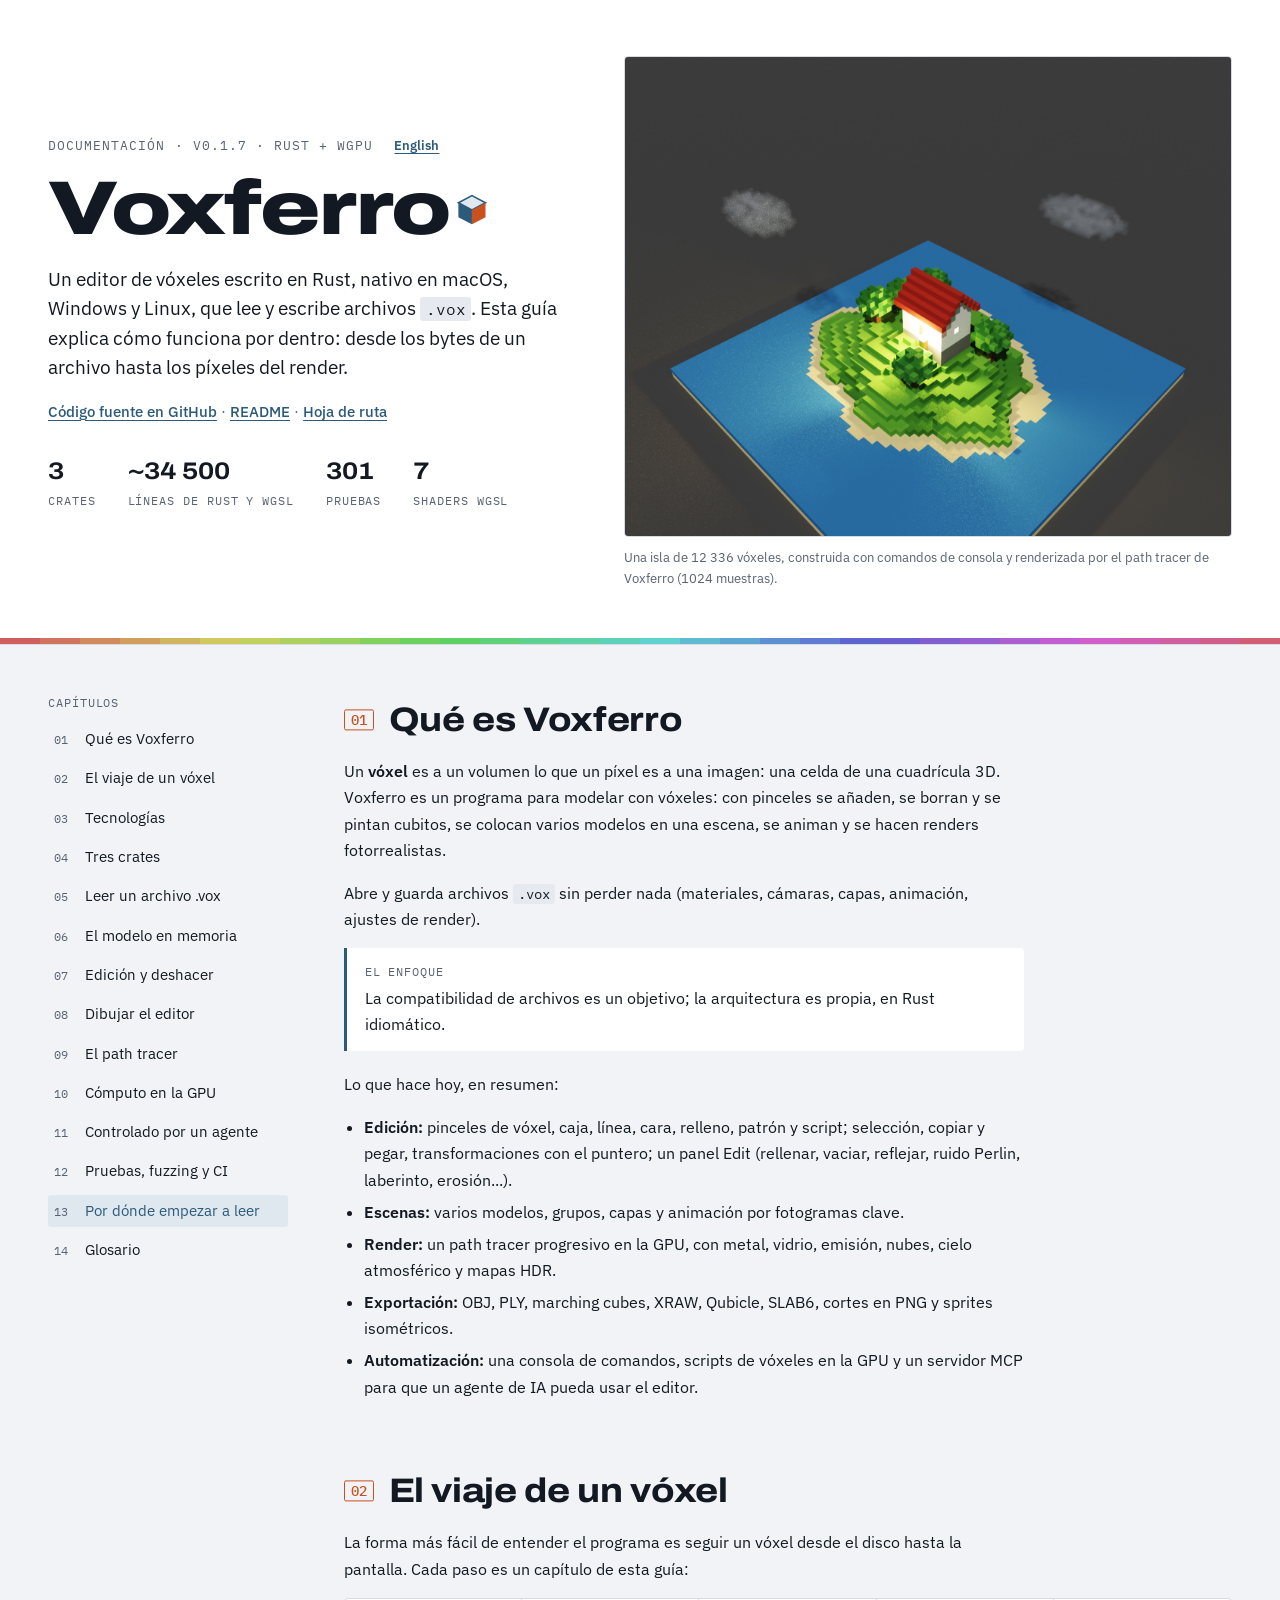
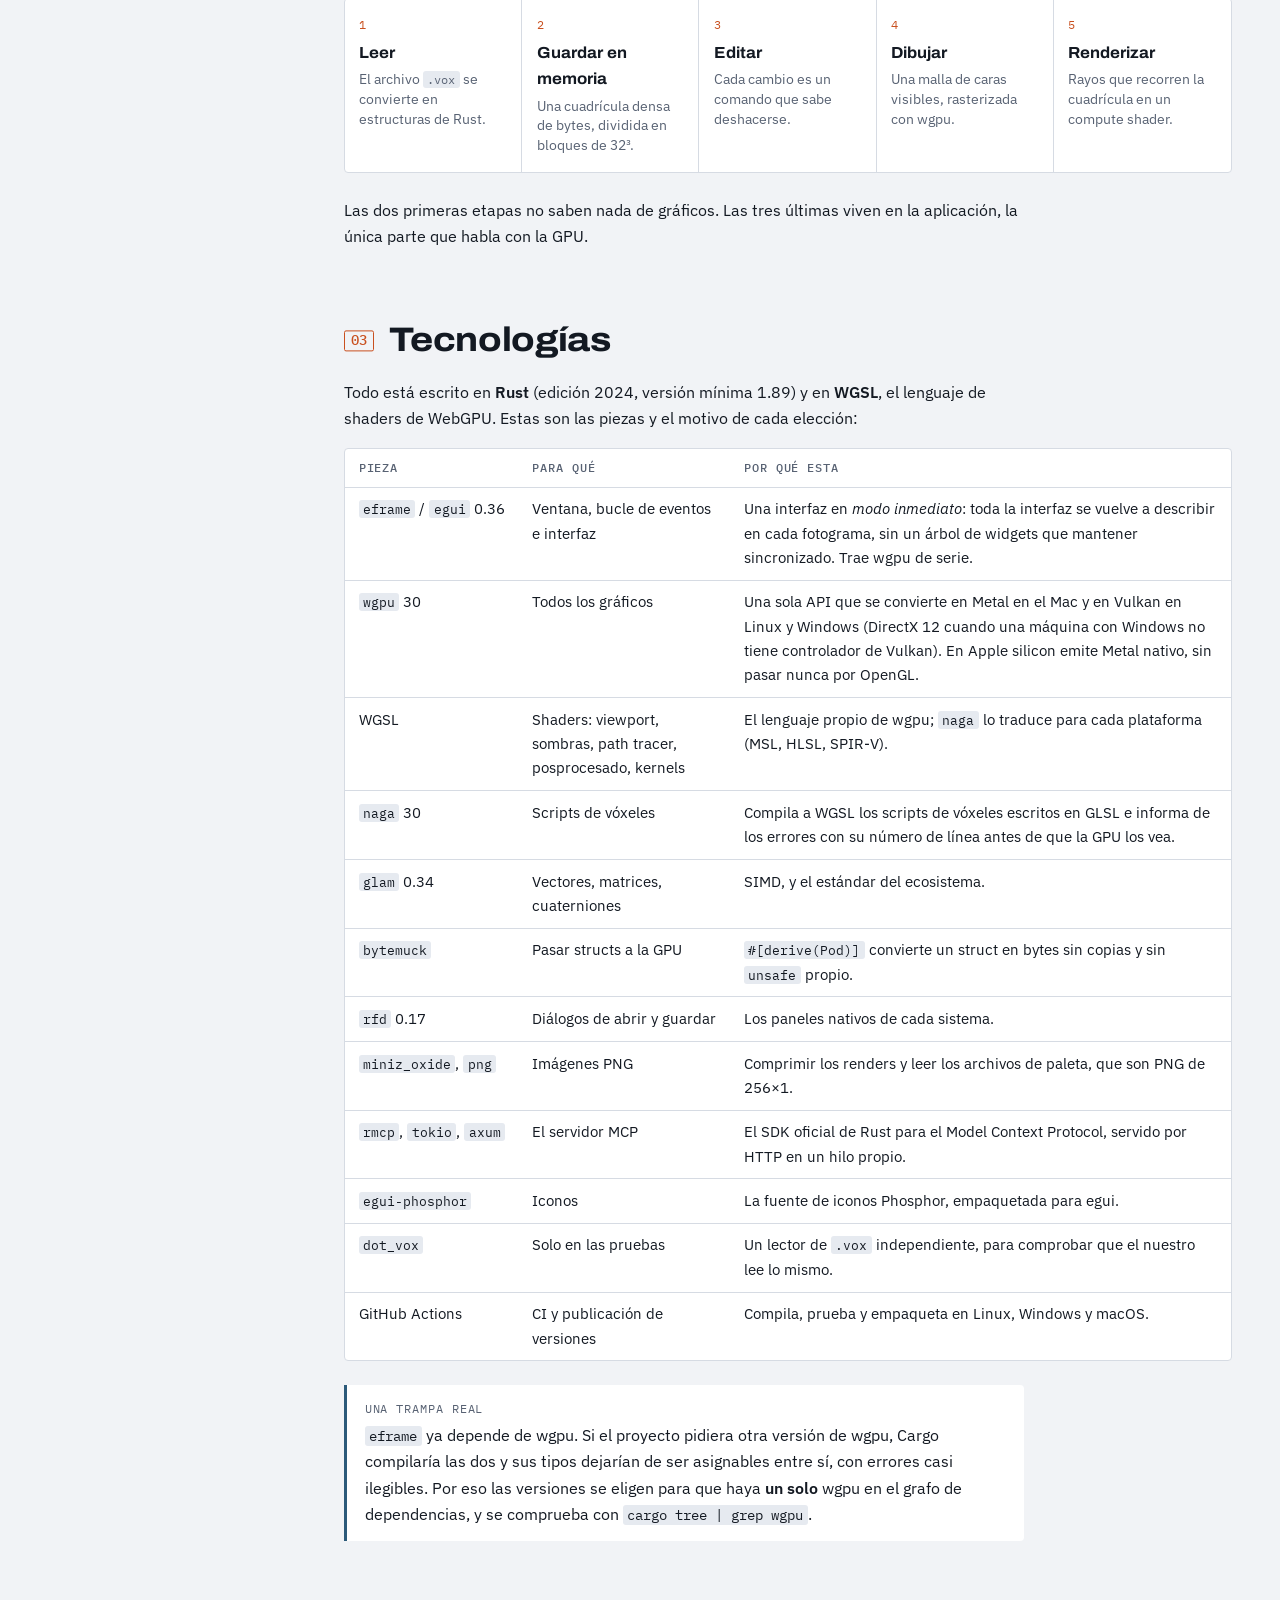
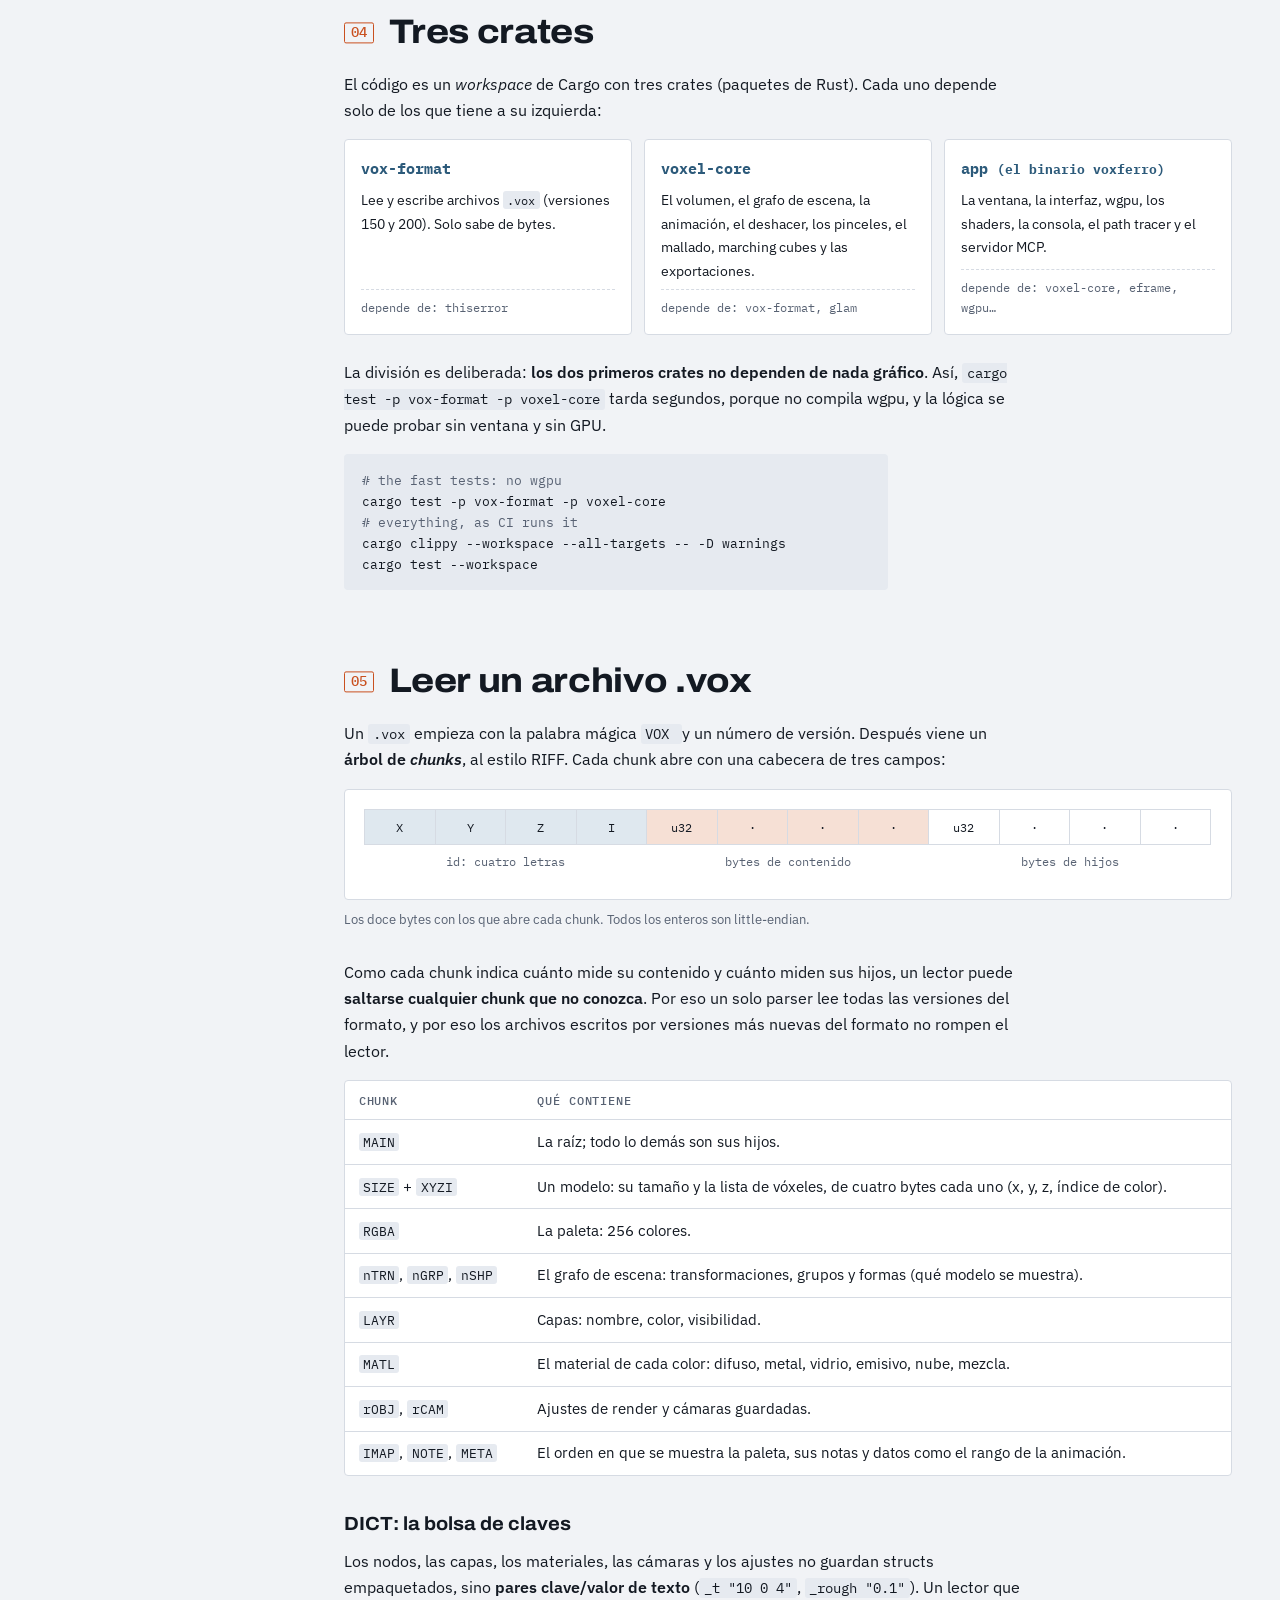
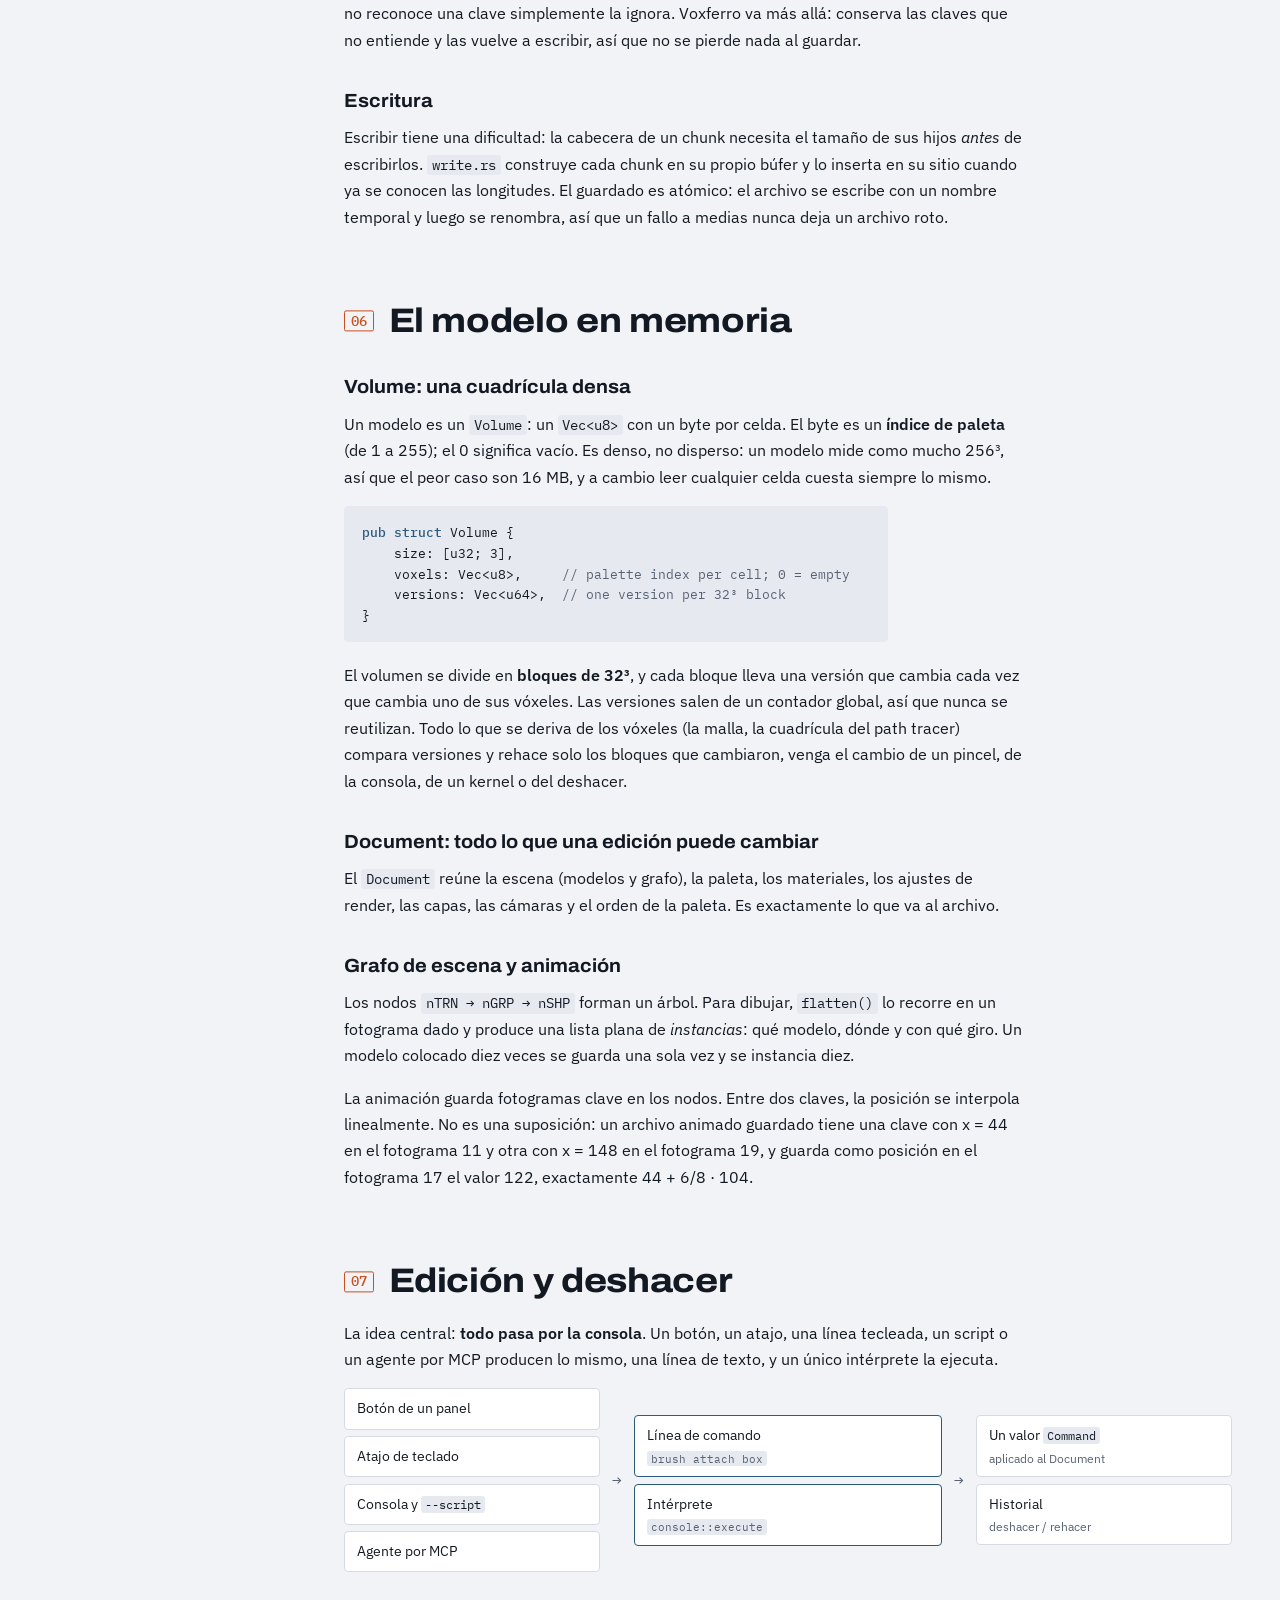
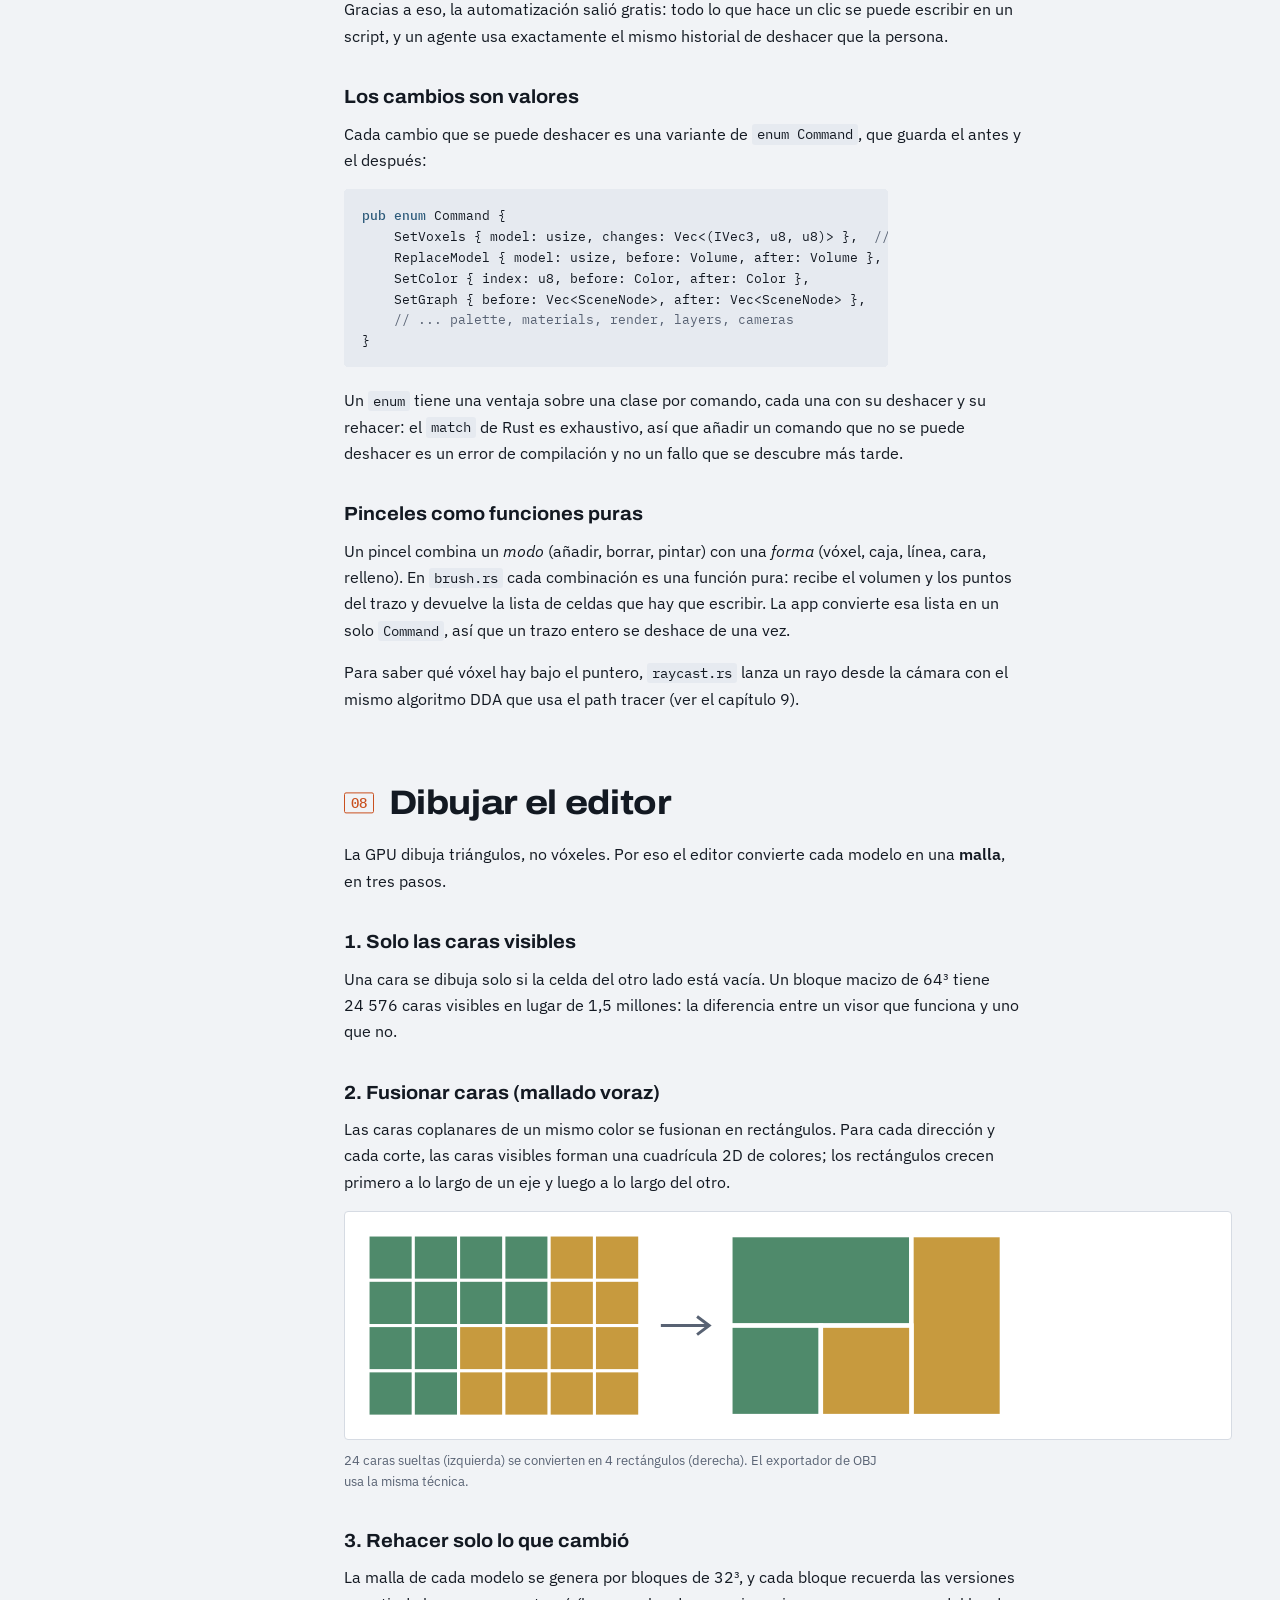
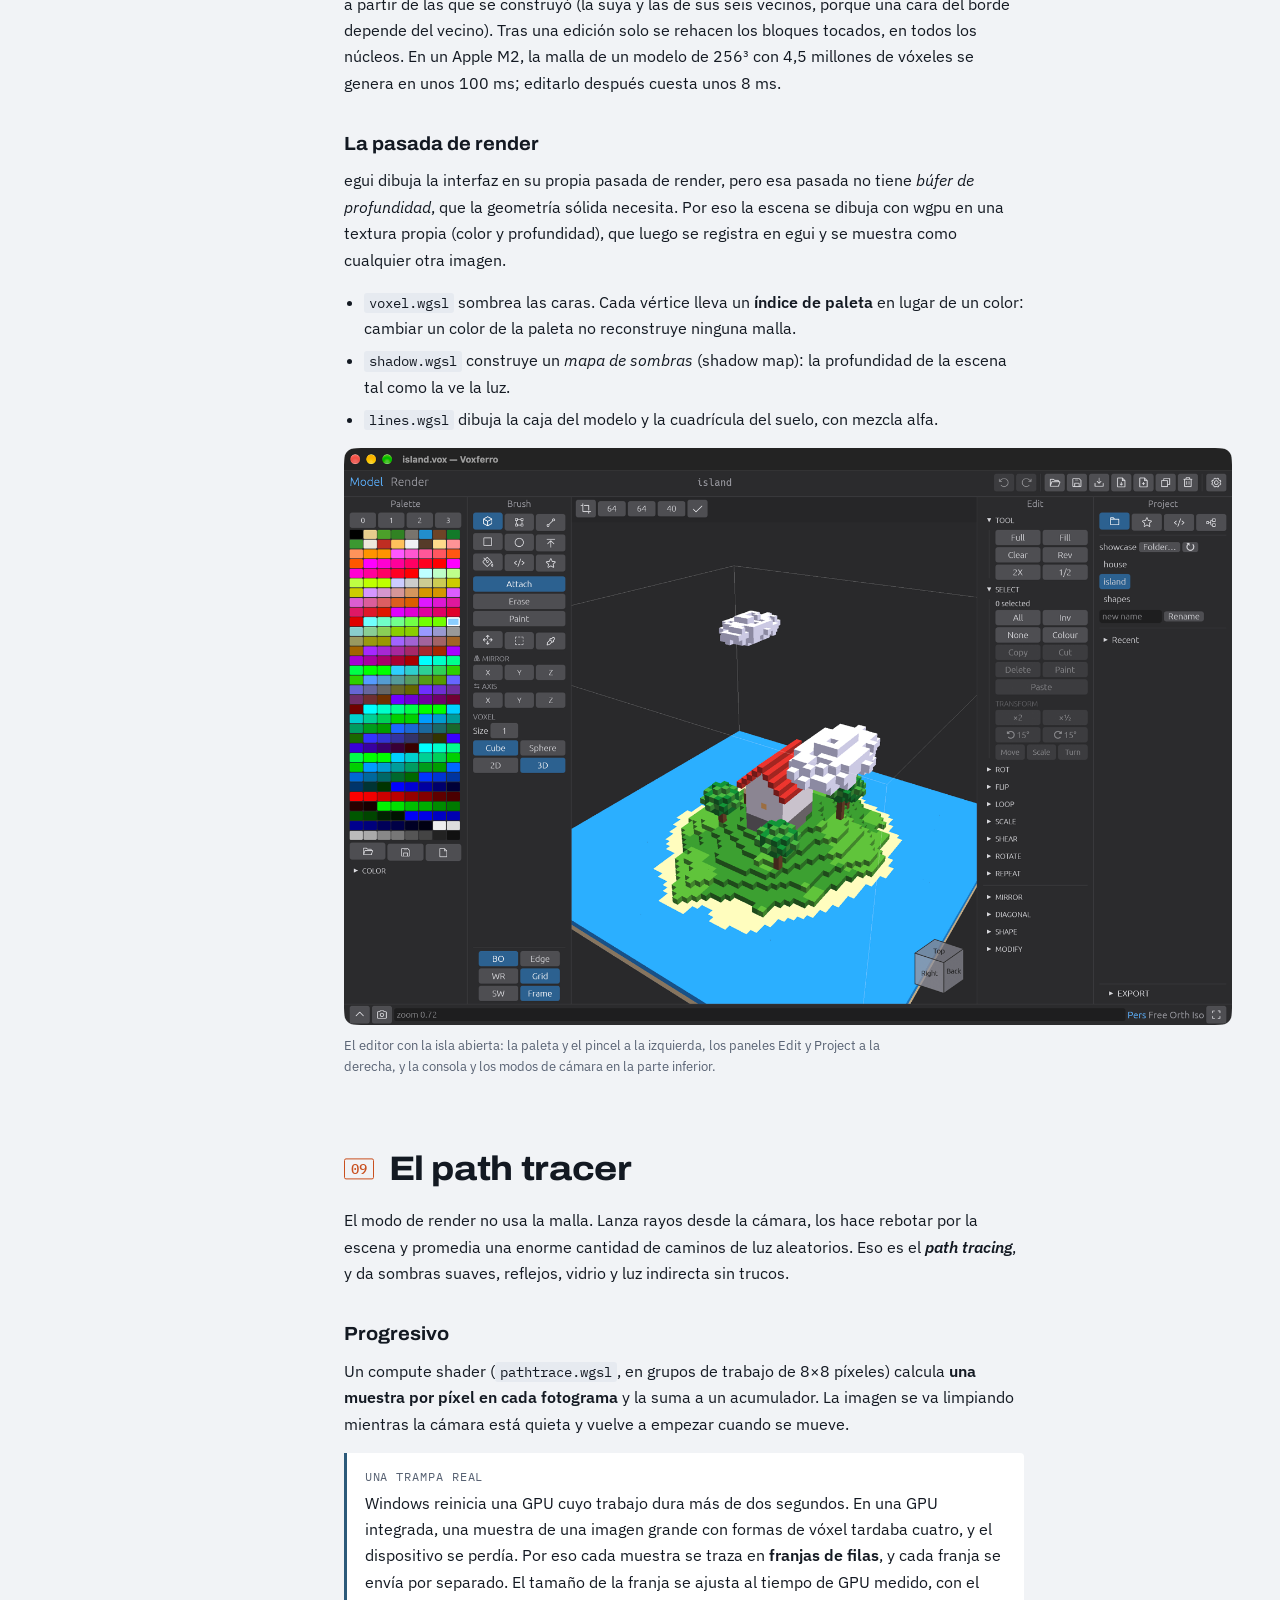
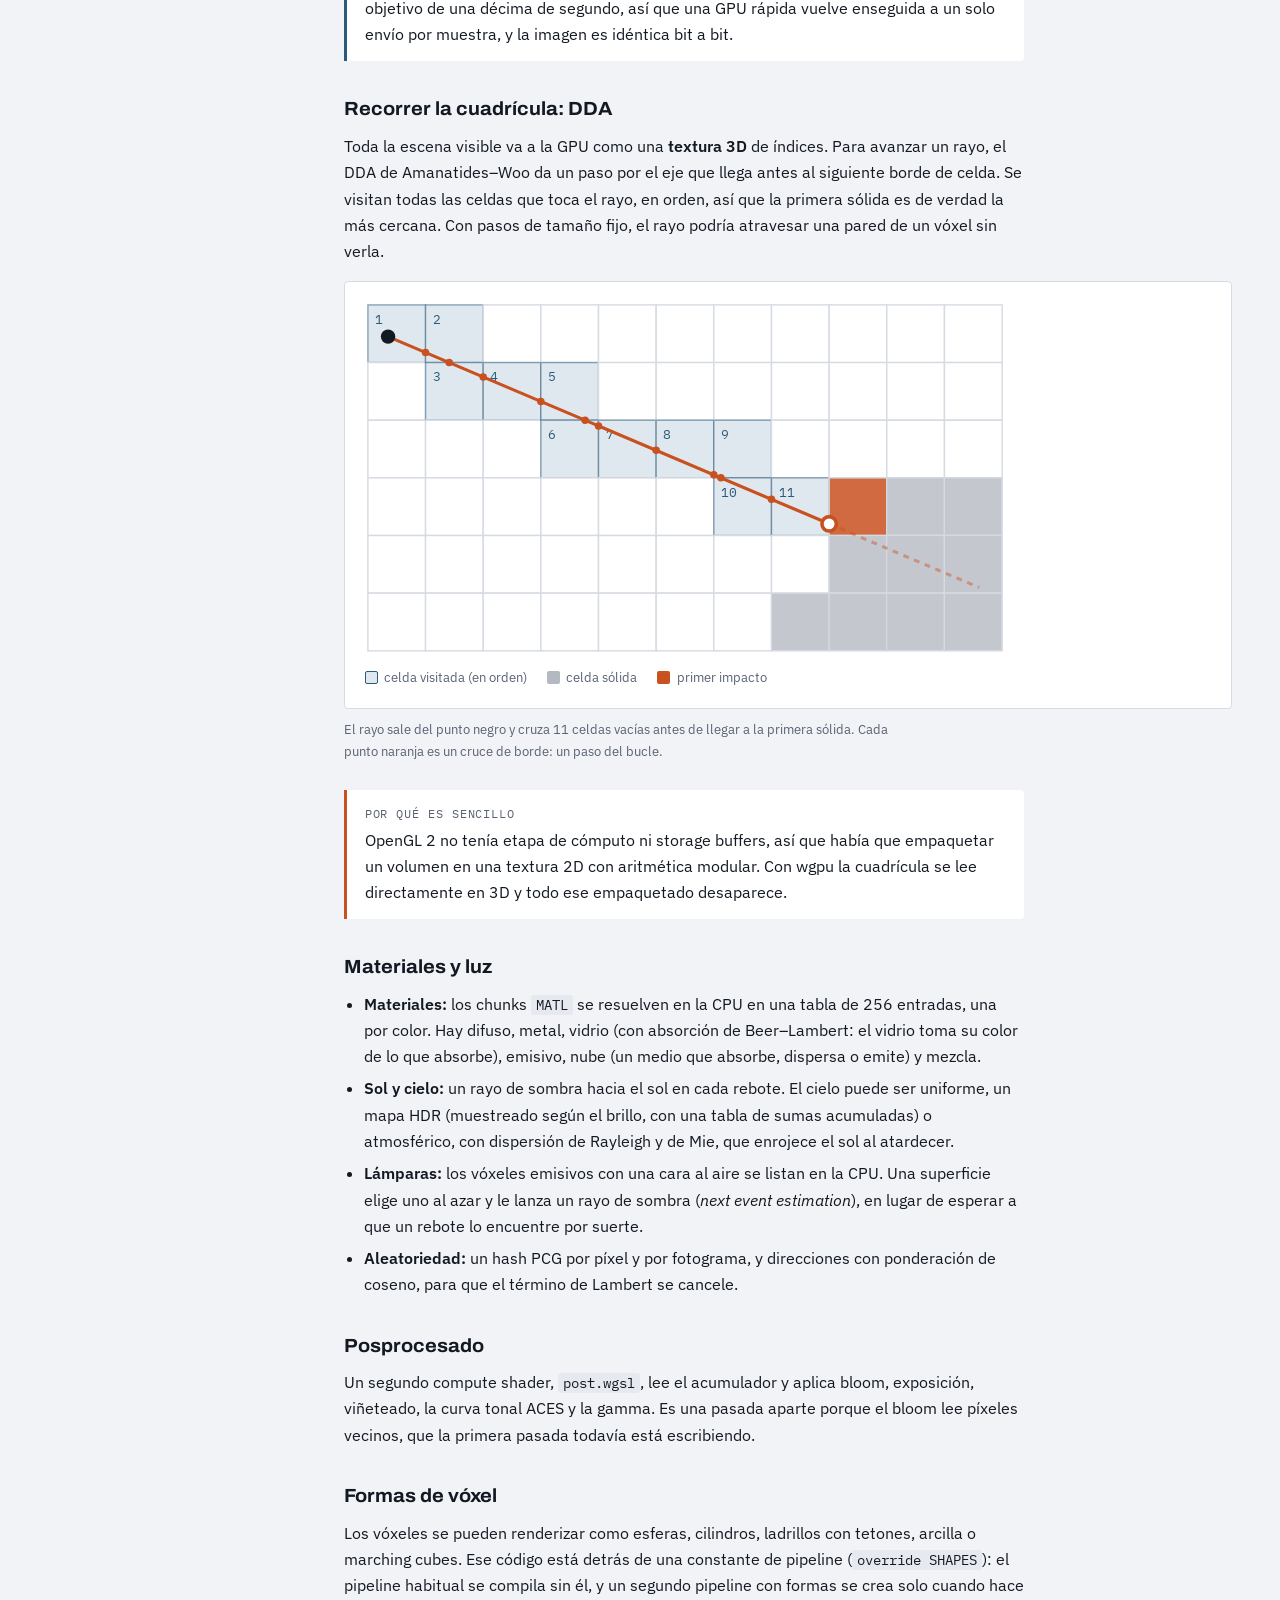
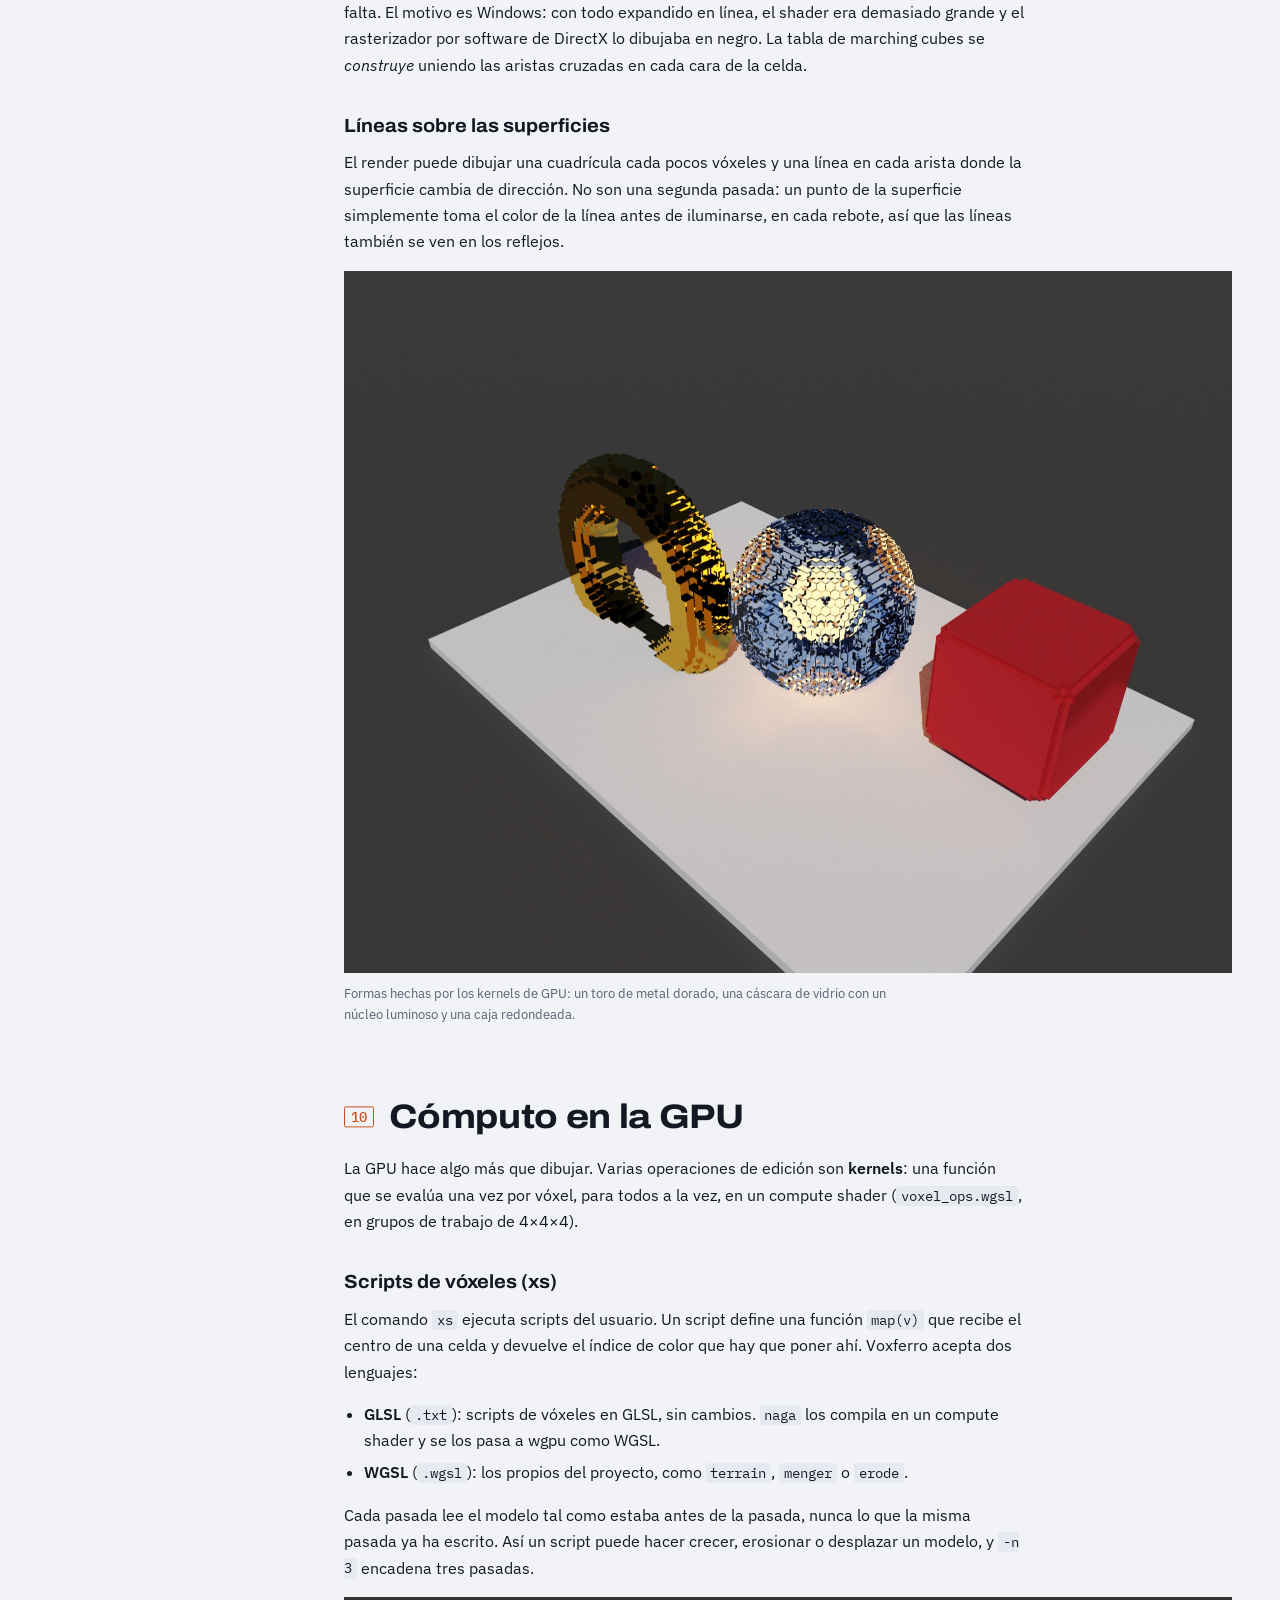
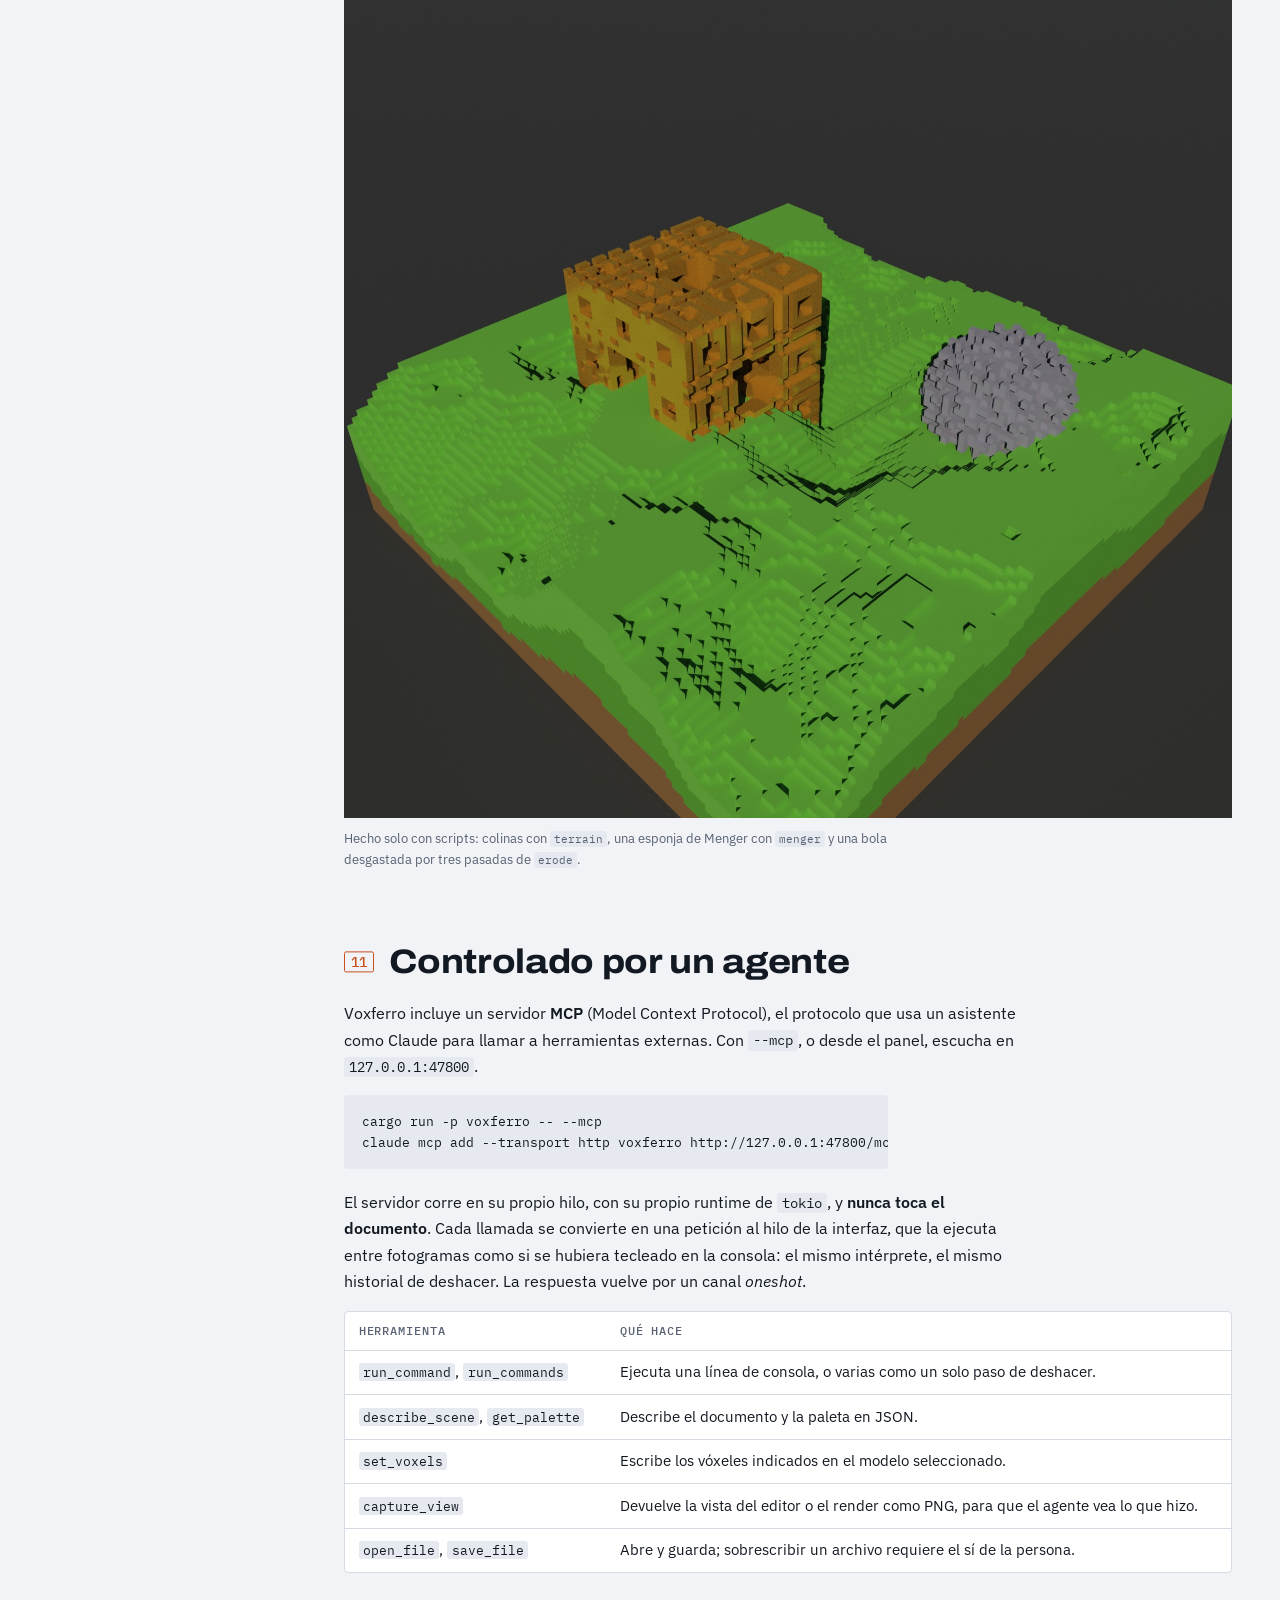
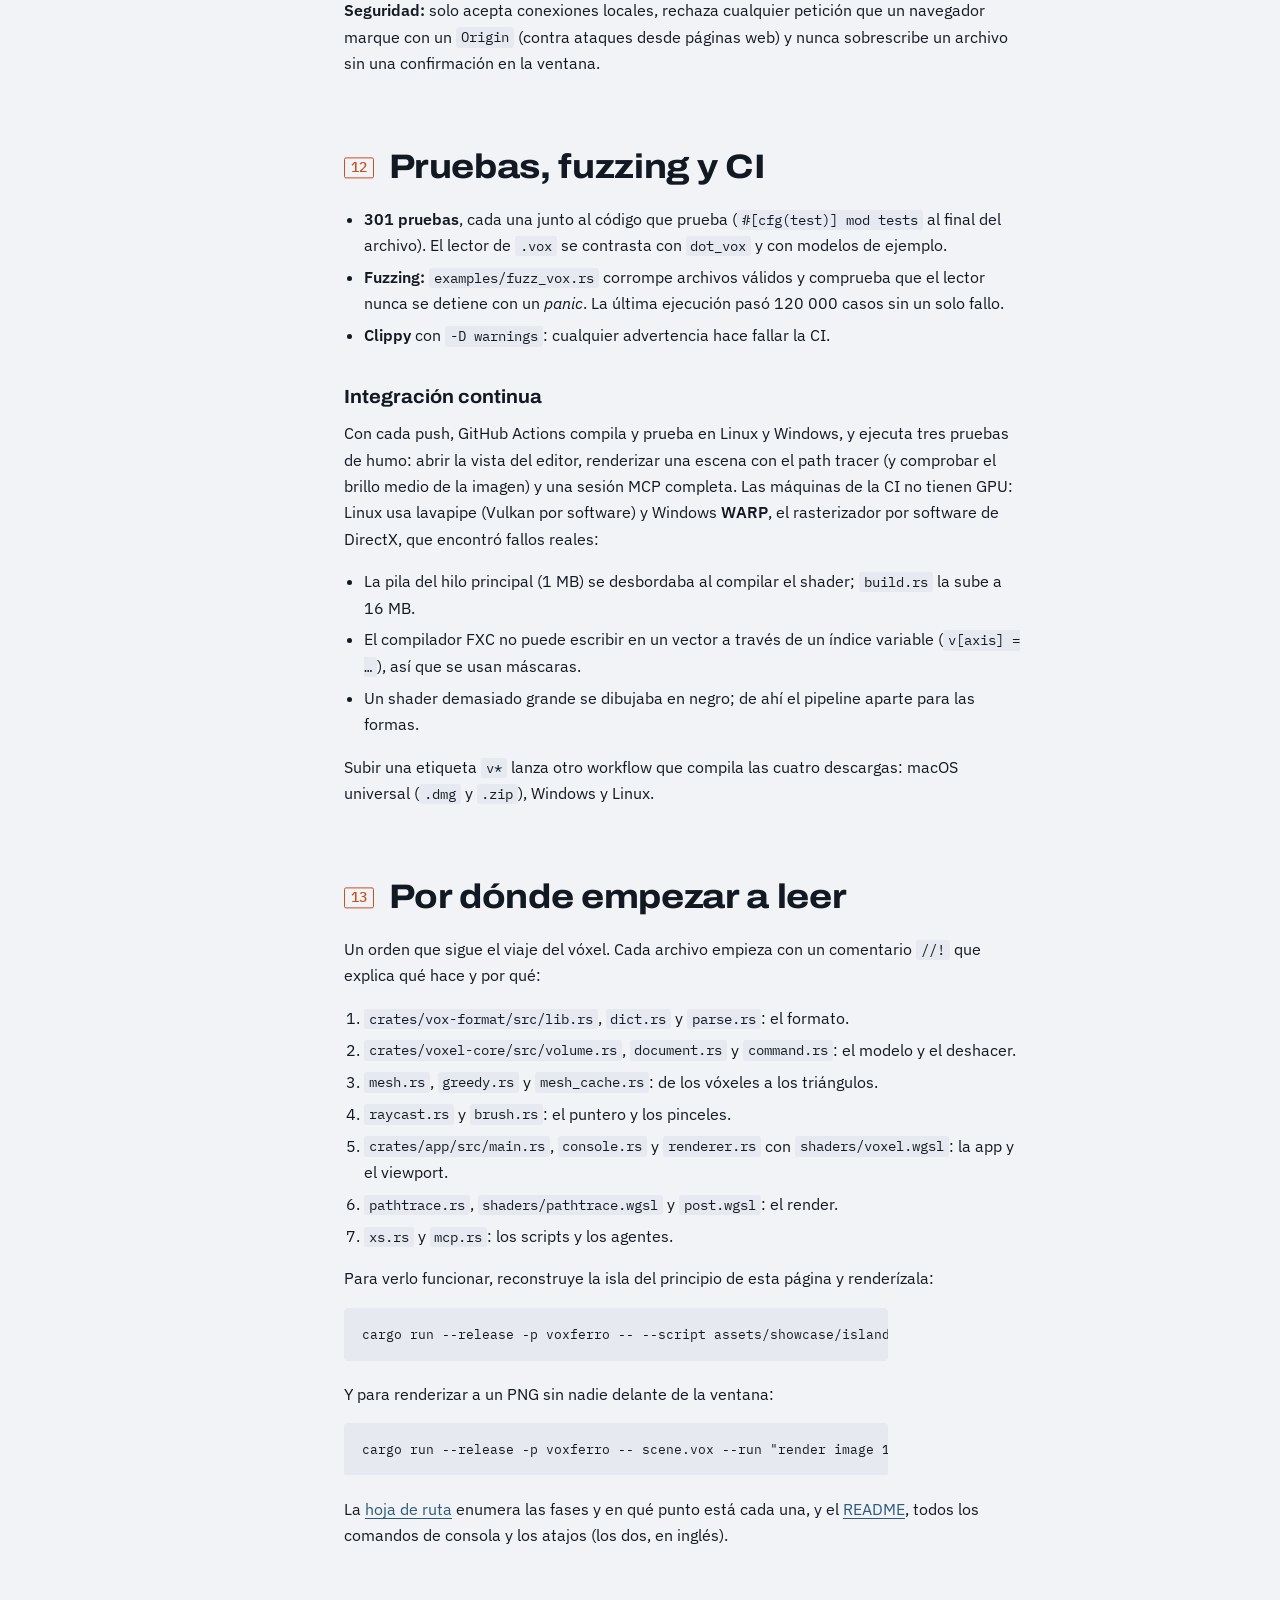
==== docs/es/index.html @ 0185c657 "The guide as a website, in English and Spanish - docs/es/index.html: the guide in Spanish, with a la" ====
<!doctype html>
<html lang="es">
<head>
<meta charset="utf-8">
<meta name="viewport" content="width=device-width, initial-scale=1, viewport-fit=cover">
<title>Guía de Voxferro</title>
<meta name="description" content="Cómo funciona por dentro Voxferro, un editor de vóxeles en Rust: desde los bytes de un archivo .vox hasta los píxeles del render con path tracing.">
<link rel="icon" href="../images/icon.png">
<link rel="alternate" hreflang="en" href="https://0xshellcode.github.io/voxferro/">
<link rel="alternate" hreflang="es" href="https://0xshellcode.github.io/voxferro/es/">
<link rel="preconnect" href="https://fonts.googleapis.com"><link rel="preconnect" href="https://fonts.gstatic.com" crossorigin><link rel="stylesheet" href="https://fonts.googleapis.com/css2?family=Archivo:wdth,wght@62..125,400..900&family=IBM+Plex+Mono:wght@400;500&family=IBM+Plex+Sans:ital,wght@0,400;0,500;0,600;1,400&display=swap">
<link rel="stylesheet" href="../style.css">
</head>
<body>
<header class="hero">
  <div class="wrap">
    <div>
      <p class="eyebrow">Documentación · v0.1.7 · Rust + wgpu <span class="lang"><a href="../" hreflang="en" lang="en">English</a></span></p>
      <h1>Voxferro<svg class="cube" viewBox="0 0 40 40" aria-hidden="true"><path d="M20 2 L37 11 L20 20 L3 11 Z" style="fill:var(--iron-soft);stroke:var(--iron);stroke-width:2"/><path d="M3 11 L20 20 L20 38 L3 29 Z" style="fill:var(--iron)"/><path d="M37 11 L20 20 L20 38 L37 29 Z" style="fill:var(--ember)"/></svg></h1>
      <p class="lede">Un editor de vóxeles escrito en Rust, nativo en macOS, Windows y Linux, que lee y escribe archivos <code>.vox</code>. Esta guía explica cómo funciona por dentro: desde los bytes de un archivo hasta los píxeles del render.</p>
      <p class="links"><a href="https://github.com/0xshellcode/voxferro">Código fuente en GitHub</a> · <a href="https://github.com/0xshellcode/voxferro#readme">README</a> · <a href="https://github.com/0xshellcode/voxferro/blob/master/ROADMAP.md">Hoja de ruta</a></p>
      <dl class="facts">
        <div><dt>crates</dt><dd>3</dd></div>
        <div><dt>líneas de Rust y WGSL</dt><dd>~34&nbsp;500</dd></div>
        <div><dt>pruebas</dt><dd>301</dd></div>
        <div><dt>shaders WGSL</dt><dd>7</dd></div>
      </dl>
    </div>
    <figure>
      <img src="../images/island.jpg" alt="Una isla de vóxeles con árboles y una casa con las ventanas iluminadas, bajo un cielo atmosférico con nubes" width="1600" height="1266">
      <figcaption>Una isla de 12&nbsp;336 vóxeles, construida con comandos de consola y renderizada por el path tracer de Voxferro (1024 muestras).</figcaption>
    </figure>
  </div>
  <div class="strip" aria-hidden="true"><span style="background:#d15e5e"></span><span style="background:#d1735e"></span><span style="background:#d1895e"></span><span style="background:#d19e5e"></span><span style="background:#d1b45e"></span><span style="background:#d1c95e"></span><span style="background:#c2d15e"></span><span style="background:#add15e"></span><span style="background:#97d15e"></span><span style="background:#82d15e"></span><span style="background:#6cd15e"></span><span style="background:#5ed165"></span><span style="background:#5ed17a"></span><span style="background:#5ed190"></span><span style="background:#5ed1a5"></span><span style="background:#5ed1bb"></span><span style="background:#5ed1d1"></span><span style="background:#5ebbd1"></span><span style="background:#5ea5d1"></span><span style="background:#5e90d1"></span><span style="background:#5e7ad1"></span><span style="background:#5e65d1"></span><span style="background:#6c5ed1"></span><span style="background:#825ed1"></span><span style="background:#975ed1"></span><span style="background:#ad5ed1"></span><span style="background:#c25ed1"></span><span style="background:#d15ec9"></span><span style="background:#d15eb4"></span><span style="background:#d15e9e"></span><span style="background:#d15e89"></span><span style="background:#d15e73"></span></div>
</header>

<div class="wrap layout">
  <nav class="toc" aria-label="Capítulos">
    <p>Capítulos</p>
    <ol>
      <li><a href="#what">Qué es Voxferro</a></li>
      <li><a href="#journey">El viaje de un vóxel</a></li>
      <li><a href="#stack">Tecnologías</a></li>
      <li><a href="#crates">Tres crates</a></li>
      <li><a href="#format">Leer un archivo .vox</a></li>
      <li><a href="#memory">El modelo en memoria</a></li>
      <li><a href="#editing">Edición y deshacer</a></li>
      <li><a href="#viewport">Dibujar el editor</a></li>
      <li><a href="#pathtracer">El path tracer</a></li>
      <li><a href="#gpu">Cómputo en la GPU</a></li>
      <li><a href="#mcp">Controlado por un agente</a></li>
      <li><a href="#quality">Pruebas, fuzzing y CI</a></li>
      <li><a href="#reading">Por dónde empezar a leer</a></li>
      <li><a href="#glossary">Glosario</a></li>
    </ol>
  </nav>

  <main>
    <section id="what">
      <h2>Qué es Voxferro</h2>
      <p>Un <strong>vóxel</strong> es a un volumen lo que un píxel es a una imagen: una celda de una cuadrícula 3D. Voxferro es un programa para modelar con vóxeles: con pinceles se añaden, se borran y se pintan cubitos, se colocan varios modelos en una escena, se animan y se hacen renders fotorrealistas.</p>
      <p>Abre y guarda archivos <code>.vox</code> sin perder nada (materiales, cámaras, capas, animación, ajustes de render).</p>
      <div class="note">
        <span class="tag">El enfoque</span>
        <p>La compatibilidad de archivos es un objetivo; la arquitectura es propia, en Rust idiomático.</p>
      </div>
      <p>Lo que hace hoy, en resumen:</p>
      <ul>
        <li><strong>Edición:</strong> pinceles de vóxel, caja, línea, cara, relleno, patrón y script; selección, copiar y pegar, transformaciones con el puntero; un panel Edit (rellenar, vaciar, reflejar, ruido Perlin, laberinto, erosión...).</li>
        <li><strong>Escenas:</strong> varios modelos, grupos, capas y animación por fotogramas clave.</li>
        <li><strong>Render:</strong> un path tracer progresivo en la GPU, con metal, vidrio, emisión, nubes, cielo atmosférico y mapas HDR.</li>
        <li><strong>Exportación:</strong> OBJ, PLY, marching cubes, XRAW, Qubicle, SLAB6, cortes en PNG y sprites isométricos.</li>
        <li><strong>Automatización:</strong> una consola de comandos, scripts de vóxeles en la GPU y un servidor MCP para que un agente de IA pueda usar el editor.</li>
      </ul>
    </section>

    <section id="journey">
      <h2>El viaje de un vóxel</h2>
      <p>La forma más fácil de entender el programa es seguir un vóxel desde el disco hasta la pantalla. Cada paso es un capítulo de esta guía:</p>
      <ol class="journey wide">
        <li><a href="#format"><b>Leer</b><span>El archivo <code>.vox</code> se convierte en estructuras de Rust.</span></a></li>
        <li><a href="#memory"><b>Guardar en memoria</b><span>Una cuadrícula densa de bytes, dividida en bloques de 32³.</span></a></li>
        <li><a href="#editing"><b>Editar</b><span>Cada cambio es un comando que sabe deshacerse.</span></a></li>
        <li><a href="#viewport"><b>Dibujar</b><span>Una malla de caras visibles, rasterizada con wgpu.</span></a></li>
        <li><a href="#pathtracer"><b>Renderizar</b><span>Rayos que recorren la cuadrícula en un compute shader.</span></a></li>
      </ol>
      <p>Las dos primeras etapas no saben nada de gráficos. Las tres últimas viven en la aplicación, la única parte que habla con la GPU.</p>
    </section>

    <section id="stack">
      <h2>Tecnologías</h2>
      <p>Todo está escrito en <strong>Rust</strong> (edición 2024, versión mínima 1.89) y en <strong>WGSL</strong>, el lenguaje de shaders de WebGPU. Estas son las piezas y el motivo de cada elección:</p>
      <div class="table wide"><table>
        <thead><tr><th>Pieza</th><th>Para qué</th><th>Por qué esta</th></tr></thead>
        <tbody>
          <tr><td><code>eframe</code> / <code>egui</code> 0.36</td><td>Ventana, bucle de eventos e interfaz</td><td>Una interfaz en <em>modo inmediato</em>: toda la interfaz se vuelve a describir en cada fotograma, sin un árbol de widgets que mantener sincronizado. Trae wgpu de serie.</td></tr>
          <tr><td><code>wgpu</code> 30</td><td>Todos los gráficos</td><td>Una sola API que se convierte en Metal en el Mac y en Vulkan en Linux y Windows (DirectX 12 cuando una máquina con Windows no tiene controlador de Vulkan). En Apple silicon emite Metal nativo, sin pasar nunca por OpenGL.</td></tr>
          <tr><td>WGSL</td><td>Shaders: viewport, sombras, path tracer, posprocesado, kernels</td><td>El lenguaje propio de wgpu; <code>naga</code> lo traduce para cada plataforma (MSL, HLSL, SPIR-V).</td></tr>
          <tr><td><code>naga</code> 30</td><td>Scripts de vóxeles</td><td>Compila a WGSL los scripts de vóxeles escritos en GLSL e informa de los errores con su número de línea antes de que la GPU los vea.</td></tr>
          <tr><td><code>glam</code> 0.34</td><td>Vectores, matrices, cuaterniones</td><td>SIMD, y el estándar del ecosistema.</td></tr>
          <tr><td><code>bytemuck</code></td><td>Pasar structs a la GPU</td><td><code>#[derive(Pod)]</code> convierte un struct en bytes sin copias y sin <code>unsafe</code> propio.</td></tr>
          <tr><td><code>rfd</code> 0.17</td><td>Diálogos de abrir y guardar</td><td>Los paneles nativos de cada sistema.</td></tr>
          <tr><td><code>miniz_oxide</code>, <code>png</code></td><td>Imágenes PNG</td><td>Comprimir los renders y leer los archivos de paleta, que son PNG de 256×1.</td></tr>
          <tr><td><code>rmcp</code>, <code>tokio</code>, <code>axum</code></td><td>El servidor MCP</td><td>El SDK oficial de Rust para el Model Context Protocol, servido por HTTP en un hilo propio.</td></tr>
          <tr><td><code>egui-phosphor</code></td><td>Iconos</td><td>La fuente de iconos Phosphor, empaquetada para egui.</td></tr>
          <tr><td><code>dot_vox</code></td><td>Solo en las pruebas</td><td>Un lector de <code>.vox</code> independiente, para comprobar que el nuestro lee lo mismo.</td></tr>
          <tr><td>GitHub Actions</td><td>CI y publicación de versiones</td><td>Compila, prueba y empaqueta en Linux, Windows y macOS.</td></tr>
        </tbody>
      </table></div>
      <div class="note">
        <span class="tag">Una trampa real</span>
        <p><code>eframe</code> ya depende de wgpu. Si el proyecto pidiera otra versión de wgpu, Cargo compilaría las dos y sus tipos dejarían de ser asignables entre sí, con errores casi ilegibles. Por eso las versiones se eligen para que haya <strong>un solo</strong> wgpu en el grafo de dependencias, y se comprueba con <code>cargo tree | grep wgpu</code>.</p>
      </div>
    </section>

    <section id="crates">
      <h2>Tres crates</h2>
      <p>El código es un <em>workspace</em> de Cargo con tres crates (paquetes de Rust). Cada uno depende solo de los que tiene a su izquierda:</p>
      <div class="crates wide">
        <div class="crate"><h4>vox-format</h4><p>Lee y escribe archivos <code>.vox</code> (versiones 150 y 200). Solo sabe de bytes.</p><span class="deps">depende de: thiserror</span></div>
        <div class="crate"><h4>voxel-core</h4><p>El volumen, el grafo de escena, la animación, el deshacer, los pinceles, el mallado, marching cubes y las exportaciones.</p><span class="deps">depende de: vox-format, glam</span></div>
        <div class="crate"><h4>app <small>(el binario voxferro)</small></h4><p>La ventana, la interfaz, wgpu, los shaders, la consola, el path tracer y el servidor MCP.</p><span class="deps">depende de: voxel-core, eframe, wgpu…</span></div>
      </div>
      <p>La división es deliberada: <strong>los dos primeros crates no dependen de nada gráfico</strong>. Así, <code>cargo test -p vox-format -p voxel-core</code> tarda segundos, porque no compila wgpu, y la lógica se puede probar sin ventana y sin GPU.</p>
      <pre><code><span class="c"># the fast tests: no wgpu</span>
cargo test -p vox-format -p voxel-core
<span class="c"># everything, as CI runs it</span>
cargo clippy --workspace --all-targets -- -D warnings
cargo test --workspace</code></pre>
    </section>

    <section id="format">
      <h2>Leer un archivo .vox</h2>
      <p>Un <code>.vox</code> empieza con la palabra mágica <code>VOX </code> y un número de versión. Después viene un <strong>árbol de <em>chunks</em></strong>, al estilo RIFF. Cada chunk abre con una cabecera de tres campos:</p>
      <figure class="fig wide">
        <div class="panel"><div class="bytes" role="img" aria-label="La cabecera de un chunk: 4 bytes de id, 4 de tamaño del contenido y 4 de tamaño de los hijos">
          <div class="id">X</div><div class="id">Y</div><div class="id">Z</div><div class="id">I</div>
          <div class="n1">u32</div><div class="n1">·</div><div class="n1">·</div><div class="n1">·</div>
          <div>u32</div><div>·</div><div>·</div><div>·</div>
          <div class="f">id: cuatro letras</div><div class="f">bytes de contenido</div><div class="f">bytes de hijos</div>
        </div></div>
        <figcaption>Los doce bytes con los que abre cada chunk. Todos los enteros son little-endian.</figcaption>
      </figure>
      <p>Como cada chunk indica cuánto mide su contenido y cuánto miden sus hijos, un lector puede <strong>saltarse cualquier chunk que no conozca</strong>. Por eso un solo parser lee todas las versiones del formato, y por eso los archivos escritos por versiones más nuevas del formato no rompen el lector.</p>
      <div class="table wide"><table>
        <thead><tr><th>Chunk</th><th>Qué contiene</th></tr></thead>
        <tbody>
          <tr><td><code>MAIN</code></td><td>La raíz; todo lo demás son sus hijos.</td></tr>
          <tr><td><code>SIZE</code> + <code>XYZI</code></td><td>Un modelo: su tamaño y la lista de vóxeles, de cuatro bytes cada uno (x, y, z, índice de color).</td></tr>
          <tr><td><code>RGBA</code></td><td>La paleta: 256 colores.</td></tr>
          <tr><td><code>nTRN</code>, <code>nGRP</code>, <code>nSHP</code></td><td>El grafo de escena: transformaciones, grupos y formas (qué modelo se muestra).</td></tr>
          <tr><td><code>LAYR</code></td><td>Capas: nombre, color, visibilidad.</td></tr>
          <tr><td><code>MATL</code></td><td>El material de cada color: difuso, metal, vidrio, emisivo, nube, mezcla.</td></tr>
          <tr><td><code>rOBJ</code>, <code>rCAM</code></td><td>Ajustes de render y cámaras guardadas.</td></tr>
          <tr><td><code>IMAP</code>, <code>NOTE</code>, <code>META</code></td><td>El orden en que se muestra la paleta, sus notas y datos como el rango de la animación.</td></tr>
        </tbody>
      </table></div>
      <h3>DICT: la bolsa de claves</h3>
      <p>Los nodos, las capas, los materiales, las cámaras y los ajustes no guardan structs empaquetados, sino <strong>pares clave/valor de texto</strong> (<code>_t "10 0 4"</code>, <code>_rough "0.1"</code>). Un lector que no reconoce una clave simplemente la ignora. Voxferro va más allá: conserva las claves que no entiende y las vuelve a escribir, así que no se pierde nada al guardar.</p>
      <h3>Escritura</h3>
      <p>Escribir tiene una dificultad: la cabecera de un chunk necesita el tamaño de sus hijos <em>antes</em> de escribirlos. <code>write.rs</code> construye cada chunk en su propio búfer y lo inserta en su sitio cuando ya se conocen las longitudes. El guardado es atómico: el archivo se escribe con un nombre temporal y luego se renombra, así que un fallo a medias nunca deja un archivo roto.</p>
    </section>

    <section id="memory">
      <h2>El modelo en memoria</h2>
      <h3>Volume: una cuadrícula densa</h3>
      <p>Un modelo es un <code>Volume</code>: un <code>Vec&lt;u8&gt;</code> con un byte por celda. El byte es un <strong>índice de paleta</strong> (de 1 a 255); el 0 significa vacío. Es denso, no disperso: un modelo mide como mucho 256³, así que el peor caso son 16 MB, y a cambio leer cualquier celda cuesta siempre lo mismo.</p>
      <pre><code><span class="k">pub struct</span> Volume {
    size: [u32; 3],
    voxels: Vec&lt;u8&gt;,     <span class="c">// palette index per cell; 0 = empty</span>
    versions: Vec&lt;u64&gt;,  <span class="c">// one version per 32³ block</span>
}</code></pre>
      <p>El volumen se divide en <strong>bloques de 32³</strong>, y cada bloque lleva una versión que cambia cada vez que cambia uno de sus vóxeles. Las versiones salen de un contador global, así que nunca se reutilizan. Todo lo que se deriva de los vóxeles (la malla, la cuadrícula del path tracer) compara versiones y rehace solo los bloques que cambiaron, venga el cambio de un pincel, de la consola, de un kernel o del deshacer.</p>
      <h3>Document: todo lo que una edición puede cambiar</h3>
      <p>El <code>Document</code> reúne la escena (modelos y grafo), la paleta, los materiales, los ajustes de render, las capas, las cámaras y el orden de la paleta. Es exactamente lo que va al archivo.</p>
      <h3>Grafo de escena y animación</h3>
      <p>Los nodos <code>nTRN → nGRP → nSHP</code> forman un árbol. Para dibujar, <code>flatten()</code> lo recorre en un fotograma dado y produce una lista plana de <em>instancias</em>: qué modelo, dónde y con qué giro. Un modelo colocado diez veces se guarda una sola vez y se instancia diez.</p>
      <p>La animación guarda fotogramas clave en los nodos. Entre dos claves, la posición se interpola linealmente. No es una suposición: un archivo animado guardado tiene una clave con x = 44 en el fotograma 11 y otra con x = 148 en el fotograma 19, y guarda como posición en el fotograma 17 el valor 122, exactamente 44 + 6/8 · 104.</p>
    </section>

    <section id="editing">
      <h2>Edición y deshacer</h2>
      <p>La idea central: <strong>todo pasa por la consola</strong>. Un botón, un atajo, una línea tecleada, un script o un agente por MCP producen lo mismo, una línea de texto, y un único intérprete la ejecuta.</p>
      <div class="flow wide">
        <div class="src">
          <div class="box">Botón de un panel</div>
          <div class="box">Atajo de teclado</div>
          <div class="box">Consola y <code>--script</code></div>
          <div class="box">Agente por MCP</div>
        </div>
        <div class="to" aria-hidden="true">→</div>
        <div class="stack">
          <div class="box key">Línea de comando<small><code>brush attach box</code></small></div>
          <div class="box key">Intérprete<small><code>console::execute</code></small></div>
        </div>
        <div class="to" aria-hidden="true">→</div>
        <div class="stack">
          <div class="box">Un valor <code>Command</code><small>aplicado al Document</small></div>
          <div class="box">Historial<small>deshacer / rehacer</small></div>
        </div>
      </div>
      <p>Gracias a eso, la automatización salió gratis: todo lo que hace un clic se puede escribir en un script, y un agente usa exactamente el mismo historial de deshacer que la persona.</p>
      <h3>Los cambios son valores</h3>
      <p>Cada cambio que se puede deshacer es una variante de <code>enum Command</code>, que guarda el antes y el después:</p>
      <pre><code><span class="k">pub enum</span> Command {
    SetVoxels { model: usize, changes: Vec&lt;(IVec3, u8, u8)&gt; },  <span class="c">// cell, before, after</span>
    ReplaceModel { model: usize, before: Volume, after: Volume },
    SetColor { index: u8, before: Color, after: Color },
    SetGraph { before: Vec&lt;SceneNode&gt;, after: Vec&lt;SceneNode&gt; },
    <span class="c">// ... palette, materials, render, layers, cameras</span>
}</code></pre>
      <p>Un <code>enum</code> tiene una ventaja sobre una clase por comando, cada una con su deshacer y su rehacer: el <code>match</code> de Rust es exhaustivo, así que añadir un comando que no se puede deshacer es un error de compilación y no un fallo que se descubre más tarde.</p>
      <h3>Pinceles como funciones puras</h3>
      <p>Un pincel combina un <em>modo</em> (añadir, borrar, pintar) con una <em>forma</em> (vóxel, caja, línea, cara, relleno). En <code>brush.rs</code> cada combinación es una función pura: recibe el volumen y los puntos del trazo y devuelve la lista de celdas que hay que escribir. La app convierte esa lista en un solo <code>Command</code>, así que un trazo entero se deshace de una vez.</p>
      <p>Para saber qué vóxel hay bajo el puntero, <code>raycast.rs</code> lanza un rayo desde la cámara con el mismo algoritmo DDA que usa el path tracer (ver el capítulo 9).</p>
    </section>

    <section id="viewport">
      <h2>Dibujar el editor</h2>
      <p>La GPU dibuja triángulos, no vóxeles. Por eso el editor convierte cada modelo en una <strong>malla</strong>, en tres pasos.</p>
      <h3>1. Solo las caras visibles</h3>
      <p>Una cara se dibuja solo si la celda del otro lado está vacía. Un bloque macizo de 64³ tiene 24&nbsp;576 caras visibles en lugar de 1,5 millones: la diferencia entre un visor que funciona y uno que no.</p>
      <h3>2. Fusionar caras (mallado voraz)</h3>
      <p>Las caras coplanares de un mismo color se fusionan en rectángulos. Para cada dirección y cada corte, las caras visibles forman una cuadrícula 2D de colores; los rectángulos crecen primero a lo largo de un eje y luego a lo largo del otro.</p>
      <figure class="fig wide">
        <div class="panel"><svg class="dia" viewBox="-2 -2 424 124" role="img" aria-labelledby="gr-t"><title id="gr-t">Mallado voraz</title><rect class="q a" x="0" y="0" width="30" height="30"/><rect class="q a" x="30" y="0" width="30" height="30"/><rect class="q a" x="60" y="0" width="30" height="30"/><rect class="q a" x="90" y="0" width="30" height="30"/><rect class="q b" x="120" y="0" width="30" height="30"/><rect class="q b" x="150" y="0" width="30" height="30"/><rect class="q a" x="0" y="30" width="30" height="30"/><rect class="q a" x="30" y="30" width="30" height="30"/><rect class="q a" x="60" y="30" width="30" height="30"/><rect class="q a" x="90" y="30" width="30" height="30"/><rect class="q b" x="120" y="30" width="30" height="30"/><rect class="q b" x="150" y="30" width="30" height="30"/><rect class="q a" x="0" y="60" width="30" height="30"/><rect class="q a" x="30" y="60" width="30" height="30"/><rect class="q b" x="60" y="60" width="30" height="30"/><rect class="q b" x="90" y="60" width="30" height="30"/><rect class="q b" x="120" y="60" width="30" height="30"/><rect class="q b" x="150" y="60" width="30" height="30"/><rect class="q a" x="0" y="90" width="30" height="30"/><rect class="q a" x="30" y="90" width="30" height="30"/><rect class="q b" x="60" y="90" width="30" height="30"/><rect class="q b" x="90" y="90" width="30" height="30"/><rect class="q b" x="120" y="90" width="30" height="30"/><rect class="q b" x="150" y="90" width="30" height="30"/><path class="arrow" d="M194 60.0 h32 m-8 -6 l8 6 l-8 6"/><rect class="q a merged" x="240" y="0" width="120" height="60"/><rect class="q b merged" x="360" y="0" width="60" height="120"/><rect class="q a merged" x="240" y="60" width="60" height="60"/><rect class="q b merged" x="300" y="60" width="60" height="60"/></svg></div>
        <figcaption>24 caras sueltas (izquierda) se convierten en 4 rectángulos (derecha). El exportador de OBJ usa la misma técnica.</figcaption>
      </figure>
      <h3>3. Rehacer solo lo que cambió</h3>
      <p>La malla de cada modelo se genera por bloques de 32³, y cada bloque recuerda las versiones a partir de las que se construyó (la suya y las de sus seis vecinos, porque una cara del borde depende del vecino). Tras una edición solo se rehacen los bloques tocados, en todos los núcleos. En un Apple M2, la malla de un modelo de 256³ con 4,5 millones de vóxeles se genera en unos 100 ms; editarlo después cuesta unos 8 ms.</p>
      <h3>La pasada de render</h3>
      <p>egui dibuja la interfaz en su propia pasada de render, pero esa pasada no tiene <em>búfer de profundidad</em>, que la geometría sólida necesita. Por eso la escena se dibuja con wgpu en una textura propia (color y profundidad), que luego se registra en egui y se muestra como cualquier otra imagen.</p>
      <ul>
        <li><code>voxel.wgsl</code> sombrea las caras. Cada vértice lleva un <strong>índice de paleta</strong> en lugar de un color: cambiar un color de la paleta no reconstruye ninguna malla.</li>
        <li><code>shadow.wgsl</code> construye un <em>mapa de sombras</em> (shadow map): la profundidad de la escena tal como la ve la luz.</li>
        <li><code>lines.wgsl</code> dibuja la caja del modelo y la cuadrícula del suelo, con mezcla alfa.</li>
      </ul>
      <figure class="fig wide">
        <img src="../images/editor.png" alt="La ventana de Voxferro con la isla abierta: la paleta y los pinceles a la izquierda, los paneles Edit y Project a la derecha, la consola abajo" width="1600" height="1040" loading="lazy">
        <figcaption>El editor con la isla abierta: la paleta y el pincel a la izquierda, los paneles Edit y Project a la derecha, y la consola y los modos de cámara en la parte inferior.</figcaption>
      </figure>
    </section>

    <section id="pathtracer">
      <h2>El path tracer</h2>
      <p>El modo de render no usa la malla. Lanza rayos desde la cámara, los hace rebotar por la escena y promedia una enorme cantidad de caminos de luz aleatorios. Eso es el <strong><em>path tracing</em></strong>, y da sombras suaves, reflejos, vidrio y luz indirecta sin trucos.</p>
      <h3>Progresivo</h3>
      <p>Un compute shader (<code>pathtrace.wgsl</code>, en grupos de trabajo de 8×8 píxeles) calcula <strong>una muestra por píxel en cada fotograma</strong> y la suma a un acumulador. La imagen se va limpiando mientras la cámara está quieta y vuelve a empezar cuando se mueve.</p>
      <div class="note">
        <span class="tag">Una trampa real</span>
        <p>Windows reinicia una GPU cuyo trabajo dura más de dos segundos. En una GPU integrada, una muestra de una imagen grande con formas de vóxel tardaba cuatro, y el dispositivo se perdía. Por eso cada muestra se traza en <strong>franjas de filas</strong>, y cada franja se envía por separado. El tamaño de la franja se ajusta al tiempo de GPU medido, con el objetivo de una décima de segundo, así que una GPU rápida vuelve enseguida a un solo envío por muestra, y la imagen es idéntica bit a bit.</p>
      </div>
      <h3>Recorrer la cuadrícula: DDA</h3>
      <p>Toda la escena visible va a la GPU como una <strong>textura 3D</strong> de índices. Para avanzar un rayo, el DDA de Amanatides–Woo da un paso por el eje que llega antes al siguiente borde de celda. Se visitan todas las celdas que toca el rayo, en orden, así que la primera sólida es de verdad la más cercana. Con pasos de tamaño fijo, el rayo podría atravesar una pared de un vóxel sin verla.</p>
      <figure class="fig wide">
        <div class="panel"><svg class="dia" viewBox="-2 -2 444 244" role="img" aria-labelledby="dda-t"><title id="dda-t">Recorrido DDA de la cuadrícula</title><rect class="cell seen" x="0" y="0" width="40" height="40"/><rect class="cell" x="0" y="40" width="40" height="40"/><rect class="cell" x="0" y="80" width="40" height="40"/><rect class="cell" x="0" y="120" width="40" height="40"/><rect class="cell" x="0" y="160" width="40" height="40"/><rect class="cell" x="0" y="200" width="40" height="40"/><rect class="cell seen" x="40" y="0" width="40" height="40"/><rect class="cell seen" x="40" y="40" width="40" height="40"/><rect class="cell" x="40" y="80" width="40" height="40"/><rect class="cell" x="40" y="120" width="40" height="40"/><rect class="cell" x="40" y="160" width="40" height="40"/><rect class="cell" x="40" y="200" width="40" height="40"/><rect class="cell" x="80" y="0" width="40" height="40"/><rect class="cell seen" x="80" y="40" width="40" height="40"/><rect class="cell" x="80" y="80" width="40" height="40"/><rect class="cell" x="80" y="120" width="40" height="40"/><rect class="cell" x="80" y="160" width="40" height="40"/><rect class="cell" x="80" y="200" width="40" height="40"/><rect class="cell" x="120" y="0" width="40" height="40"/><rect class="cell seen" x="120" y="40" width="40" height="40"/><rect class="cell seen" x="120" y="80" width="40" height="40"/><rect class="cell" x="120" y="120" width="40" height="40"/><rect class="cell" x="120" y="160" width="40" height="40"/><rect class="cell" x="120" y="200" width="40" height="40"/><rect class="cell" x="160" y="0" width="40" height="40"/><rect class="cell" x="160" y="40" width="40" height="40"/><rect class="cell seen" x="160" y="80" width="40" height="40"/><rect class="cell" x="160" y="120" width="40" height="40"/><rect class="cell" x="160" y="160" width="40" height="40"/><rect class="cell" x="160" y="200" width="40" height="40"/><rect class="cell" x="200" y="0" width="40" height="40"/><rect class="cell" x="200" y="40" width="40" height="40"/><rect class="cell seen" x="200" y="80" width="40" height="40"/><rect class="cell" x="200" y="120" width="40" height="40"/><rect class="cell" x="200" y="160" width="40" height="40"/><rect class="cell" x="200" y="200" width="40" height="40"/><rect class="cell" x="240" y="0" width="40" height="40"/><rect class="cell" x="240" y="40" width="40" height="40"/><rect class="cell seen" x="240" y="80" width="40" height="40"/><rect class="cell seen" x="240" y="120" width="40" height="40"/><rect class="cell" x="240" y="160" width="40" height="40"/><rect class="cell" x="240" y="200" width="40" height="40"/><rect class="cell" x="280" y="0" width="40" height="40"/><rect class="cell" x="280" y="40" width="40" height="40"/><rect class="cell" x="280" y="80" width="40" height="40"/><rect class="cell seen" x="280" y="120" width="40" height="40"/><rect class="cell" x="280" y="160" width="40" height="40"/><rect class="cell solid" x="280" y="200" width="40" height="40"/><rect class="cell" x="320" y="0" width="40" height="40"/><rect class="cell" x="320" y="40" width="40" height="40"/><rect class="cell" x="320" y="80" width="40" height="40"/><rect class="cell hit" x="320" y="120" width="40" height="40"/><rect class="cell solid" x="320" y="160" width="40" height="40"/><rect class="cell solid" x="320" y="200" width="40" height="40"/><rect class="cell" x="360" y="0" width="40" height="40"/><rect class="cell" x="360" y="40" width="40" height="40"/><rect class="cell" x="360" y="80" width="40" height="40"/><rect class="cell solid" x="360" y="120" width="40" height="40"/><rect class="cell solid" x="360" y="160" width="40" height="40"/><rect class="cell solid" x="360" y="200" width="40" height="40"/><rect class="cell" x="400" y="0" width="40" height="40"/><rect class="cell" x="400" y="40" width="40" height="40"/><rect class="cell" x="400" y="80" width="40" height="40"/><rect class="cell solid" x="400" y="120" width="40" height="40"/><rect class="cell solid" x="400" y="160" width="40" height="40"/><rect class="cell solid" x="400" y="200" width="40" height="40"/><text class="num" x="5" y="13">1</text><text class="num" x="45" y="13">2</text><text class="num" x="45" y="53">3</text><text class="num" x="85" y="53">4</text><text class="num" x="125" y="53">5</text><text class="num" x="125" y="93">6</text><text class="num" x="165" y="93">7</text><text class="num" x="205" y="93">8</text><text class="num" x="245" y="93">9</text><text class="num" x="245" y="133">10</text><text class="num" x="285" y="133">11</text><line class="ray" x1="14.0" y1="22.0" x2="320.0" y2="151.9"/><line class="ray ghost" x1="320.0" y1="151.9" x2="424.0" y2="196.0"/><circle class="cross" cx="40.0" cy="33.0" r="2.6"/><circle class="cross" cx="56.4" cy="40.0" r="2.6"/><circle class="cross" cx="80.0" cy="50.0" r="2.6"/><circle class="cross" cx="120.0" cy="67.0" r="2.6"/><circle class="cross" cx="150.7" cy="80.0" r="2.6"/><circle class="cross" cx="160.0" cy="84.0" r="2.6"/><circle class="cross" cx="200.0" cy="100.9" r="2.6"/><circle class="cross" cx="240.0" cy="117.9" r="2.6"/><circle class="cross" cx="244.9" cy="120.0" r="2.6"/><circle class="cross" cx="280.0" cy="134.9" r="2.6"/><circle class="eye" cx="14.0" cy="22.0" r="5"/><circle class="hitdot" cx="320.0" cy="151.9" r="5"/></svg>
          <div class="legend"><span><i class="l-seen"></i>celda visitada (en orden)</span><span><i class="l-solid"></i>celda sólida</span><span><i class="l-hit"></i>primer impacto</span></div>
        </div>
        <figcaption>El rayo sale del punto negro y cruza 11 celdas vacías antes de llegar a la primera sólida. Cada punto naranja es un cruce de borde: un paso del bucle.</figcaption>
      </figure>
      <div class="note learn">
        <span class="tag">Por qué es sencillo</span>
        <p>OpenGL 2 no tenía etapa de cómputo ni storage buffers, así que había que empaquetar un volumen en una textura 2D con aritmética modular. Con wgpu la cuadrícula se lee directamente en 3D y todo ese empaquetado desaparece.</p>
      </div>
      <h3>Materiales y luz</h3>
      <ul>
        <li><strong>Materiales:</strong> los chunks <code>MATL</code> se resuelven en la CPU en una tabla de 256 entradas, una por color. Hay difuso, metal, vidrio (con absorción de Beer–Lambert: el vidrio toma su color de lo que absorbe), emisivo, nube (un medio que absorbe, dispersa o emite) y mezcla.</li>
        <li><strong>Sol y cielo:</strong> un rayo de sombra hacia el sol en cada rebote. El cielo puede ser uniforme, un mapa HDR (muestreado según el brillo, con una tabla de sumas acumuladas) o atmosférico, con dispersión de Rayleigh y de Mie, que enrojece el sol al atardecer.</li>
        <li><strong>Lámparas:</strong> los vóxeles emisivos con una cara al aire se listan en la CPU. Una superficie elige uno al azar y le lanza un rayo de sombra (<em>next event estimation</em>), en lugar de esperar a que un rebote lo encuentre por suerte.</li>
        <li><strong>Aleatoriedad:</strong> un hash PCG por píxel y por fotograma, y direcciones con ponderación de coseno, para que el término de Lambert se cancele.</li>
      </ul>
      <h3>Posprocesado</h3>
      <p>Un segundo compute shader, <code>post.wgsl</code>, lee el acumulador y aplica bloom, exposición, viñeteado, la curva tonal ACES y la gamma. Es una pasada aparte porque el bloom lee píxeles vecinos, que la primera pasada todavía está escribiendo.</p>
      <h3>Formas de vóxel</h3>
      <p>Los vóxeles se pueden renderizar como esferas, cilindros, ladrillos con tetones, arcilla o marching cubes. Ese código está detrás de una constante de pipeline (<code>override SHAPES</code>): el pipeline habitual se compila sin él, y un segundo pipeline con formas se crea solo cuando hace falta. El motivo es Windows: con todo expandido en línea, el shader era demasiado grande y el rasterizador por software de DirectX lo dibujaba en negro. La tabla de marching cubes se <em>construye</em> uniendo las aristas cruzadas en cada cara de la celda.</p>
      <h3>Líneas sobre las superficies</h3>
      <p>El render puede dibujar una cuadrícula cada pocos vóxeles y una línea en cada arista donde la superficie cambia de dirección. No son una segunda pasada: un punto de la superficie simplemente toma el color de la línea antes de iluminarse, en cada rebote, así que las líneas también se ven en los reflejos.</p>
      <figure class="fig wide">
        <img src="../images/shapes.jpg" alt="Un toro de metal dorado, una esfera de vidrio con un núcleo luminoso y una caja redondeada" width="1600" height="1266" loading="lazy">
        <figcaption>Formas hechas por los kernels de GPU: un toro de metal dorado, una cáscara de vidrio con un núcleo luminoso y una caja redondeada.</figcaption>
      </figure>
    </section>

    <section id="gpu">
      <h2>Cómputo en la GPU</h2>
      <p>La GPU hace algo más que dibujar. Varias operaciones de edición son <strong>kernels</strong>: una función que se evalúa una vez por vóxel, para todos a la vez, en un compute shader (<code>voxel_ops.wgsl</code>, en grupos de trabajo de 4×4×4).</p>
      <h3>Scripts de vóxeles (xs)</h3>
      <p>El comando <code>xs</code> ejecuta scripts del usuario. Un script define una función <code>map(v)</code> que recibe el centro de una celda y devuelve el índice de color que hay que poner ahí. Voxferro acepta dos lenguajes:</p>
      <ul>
        <li><strong>GLSL</strong> (<code>.txt</code>): scripts de vóxeles en GLSL, sin cambios. <code>naga</code> los compila en un compute shader y se los pasa a wgpu como WGSL.</li>
        <li><strong>WGSL</strong> (<code>.wgsl</code>): los propios del proyecto, como <code>terrain</code>, <code>menger</code> o <code>erode</code>.</li>
      </ul>
      <p>Cada pasada lee el modelo tal como estaba antes de la pasada, nunca lo que la misma pasada ya ha escrito. Así un script puede hacer crecer, erosionar o desplazar un modelo, y <code>-n 3</code> encadena tres pasadas.</p>
      <figure class="fig wide">
        <img src="../images/scripts.jpg" alt="Colinas en tres franjas de color, una esponja de Menger dorada y una bola de piedra erosionada" width="1600" height="1480" loading="lazy">
        <figcaption>Hecho solo con scripts: colinas con <code>terrain</code>, una esponja de Menger con <code>menger</code> y una bola desgastada por tres pasadas de <code>erode</code>.</figcaption>
      </figure>
    </section>

    <section id="mcp">
      <h2>Controlado por un agente</h2>
      <p>Voxferro incluye un servidor <strong>MCP</strong> (Model Context Protocol), el protocolo que usa un asistente como Claude para llamar a herramientas externas. Con <code>--mcp</code>, o desde el panel, escucha en <code>127.0.0.1:47800</code>.</p>
      <pre><code>cargo run -p voxferro -- --mcp
claude mcp add --transport http voxferro http://127.0.0.1:47800/mcp</code></pre>
      <p>El servidor corre en su propio hilo, con su propio runtime de <code>tokio</code>, y <strong>nunca toca el documento</strong>. Cada llamada se convierte en una petición al hilo de la interfaz, que la ejecuta entre fotogramas como si se hubiera tecleado en la consola: el mismo intérprete, el mismo historial de deshacer. La respuesta vuelve por un canal <em>oneshot</em>.</p>
      <div class="table wide"><table>
        <thead><tr><th>Herramienta</th><th>Qué hace</th></tr></thead>
        <tbody>
          <tr><td><code>run_command</code>, <code>run_commands</code></td><td>Ejecuta una línea de consola, o varias como un solo paso de deshacer.</td></tr>
          <tr><td><code>describe_scene</code>, <code>get_palette</code></td><td>Describe el documento y la paleta en JSON.</td></tr>
          <tr><td><code>set_voxels</code></td><td>Escribe los vóxeles indicados en el modelo seleccionado.</td></tr>
          <tr><td><code>capture_view</code></td><td>Devuelve la vista del editor o el render como PNG, para que el agente vea lo que hizo.</td></tr>
          <tr><td><code>open_file</code>, <code>save_file</code></td><td>Abre y guarda; sobrescribir un archivo requiere el sí de la persona.</td></tr>
        </tbody>
      </table></div>
      <p><strong>Seguridad:</strong> solo acepta conexiones locales, rechaza cualquier petición que un navegador marque con un <code>Origin</code> (contra ataques desde páginas web) y nunca sobrescribe un archivo sin una confirmación en la ventana.</p>
    </section>

    <section id="quality">
      <h2>Pruebas, fuzzing y CI</h2>
      <ul>
        <li><strong>301 pruebas</strong>, cada una junto al código que prueba (<code>#[cfg(test)] mod tests</code> al final del archivo). El lector de <code>.vox</code> se contrasta con <code>dot_vox</code> y con modelos de ejemplo.</li>
        <li><strong>Fuzzing:</strong> <code>examples/fuzz_vox.rs</code> corrompe archivos válidos y comprueba que el lector nunca se detiene con un <em>panic</em>. La última ejecución pasó 120&nbsp;000 casos sin un solo fallo.</li>
        <li><strong>Clippy</strong> con <code>-D warnings</code>: cualquier advertencia hace fallar la CI.</li>
      </ul>
      <h3>Integración continua</h3>
      <p>Con cada push, GitHub Actions compila y prueba en Linux y Windows, y ejecuta tres pruebas de humo: abrir la vista del editor, renderizar una escena con el path tracer (y comprobar el brillo medio de la imagen) y una sesión MCP completa. Las máquinas de la CI no tienen GPU: Linux usa lavapipe (Vulkan por software) y Windows <strong>WARP</strong>, el rasterizador por software de DirectX, que encontró fallos reales:</p>
      <ul>
        <li>La pila del hilo principal (1 MB) se desbordaba al compilar el shader; <code>build.rs</code> la sube a 16 MB.</li>
        <li>El compilador FXC no puede escribir en un vector a través de un índice variable (<code>v[axis] = …</code>), así que se usan máscaras.</li>
        <li>Un shader demasiado grande se dibujaba en negro; de ahí el pipeline aparte para las formas.</li>
      </ul>
      <p>Subir una etiqueta <code>v*</code> lanza otro workflow que compila las cuatro descargas: macOS universal (<code>.dmg</code> y <code>.zip</code>), Windows y Linux.</p>
    </section>

    <section id="reading">
      <h2>Por dónde empezar a leer</h2>
      <p>Un orden que sigue el viaje del vóxel. Cada archivo empieza con un comentario <code>//!</code> que explica qué hace y por qué:</p>
      <ol>
        <li><code>crates/vox-format/src/lib.rs</code>, <code>dict.rs</code> y <code>parse.rs</code>: el formato.</li>
        <li><code>crates/voxel-core/src/volume.rs</code>, <code>document.rs</code> y <code>command.rs</code>: el modelo y el deshacer.</li>
        <li><code>mesh.rs</code>, <code>greedy.rs</code> y <code>mesh_cache.rs</code>: de los vóxeles a los triángulos.</li>
        <li><code>raycast.rs</code> y <code>brush.rs</code>: el puntero y los pinceles.</li>
        <li><code>crates/app/src/main.rs</code>, <code>console.rs</code> y <code>renderer.rs</code> con <code>shaders/voxel.wgsl</code>: la app y el viewport.</li>
        <li><code>pathtrace.rs</code>, <code>shaders/pathtrace.wgsl</code> y <code>post.wgsl</code>: el render.</li>
        <li><code>xs.rs</code> y <code>mcp.rs</code>: los scripts y los agentes.</li>
      </ol>
      <p>Para verlo funcionar, reconstruye la isla del principio de esta página y renderízala:</p>
      <pre><code>cargo run --release -p voxferro -- --script assets/showcase/island.cmds --render-mode</code></pre>
      <p>Y para renderizar a un PNG sin nadie delante de la ventana:</p>
      <pre><code>cargo run --release -p voxferro -- scene.vox --run "render image 1920 1080 256 out.png"</code></pre>
      <p>La <a href="https://github.com/0xshellcode/voxferro/blob/master/ROADMAP.md">hoja de ruta</a> enumera las fases y en qué punto está cada una, y el <a href="https://github.com/0xshellcode/voxferro#readme">README</a>, todos los comandos de consola y los atajos (los dos, en inglés).</p>
    </section>

    <section id="glossary">
      <h2>Glosario</h2>
      <dl class="gloss">
        <dt>Vóxel (voxel)</dt><dd>Una celda de una cuadrícula 3D. Aquí guarda un índice de paleta.</dd>
        <dt>Índice de paleta</dt><dd>Un número de 1 a 255 que apunta a un color (y a un material). El 0 es vacío.</dd>
        <dt>Chunk</dt><dd>Dos cosas distintas: en el archivo, un bloque con cabecera; en memoria, un bloque de 32³ vóxeles con su versión.</dd>
        <dt>Malla (mesh)</dt><dd>La lista de triángulos que dibuja la GPU.</dd>
        <dt>Mallado voraz (greedy meshing)</dt><dd>Fusionar las caras coplanares de un mismo color en rectángulos grandes.</dd>
        <dt>Shader</dt><dd>Un programa que se ejecuta en la GPU. Los shaders de <em>vértices</em> y de <em>fragmentos</em> dibujan; los <em>compute</em> shaders calculan cualquier cosa.</dd>
        <dt>WGSL</dt><dd>El lenguaje de shaders de WebGPU y wgpu.</dd>
        <dt>Búfer uniform / storage</dt><dd>Dos formas de pasar datos a un shader: un uniform es pequeño, de solo lectura y rápido; un storage buffer es grande y se puede escribir.</dd>
        <dt>Path tracing</dt><dd>Simular la luz siguiendo caminos aleatorios de rayos y promediándolos.</dd>
        <dt>DDA</dt><dd>Recorrer una cuadrícula con un rayo, celda a celda, sin saltarse ninguna.</dd>
        <dt>Next event estimation</dt><dd>Apuntar un rayo directamente a una luz en lugar de esperar a encontrarla al azar.</dd>
        <dt>Mapeo tonal (tone mapping, ACES)</dt><dd>Comprimir la luz de un render, que no tiene techo, al rango que muestra una pantalla.</dd>
        <dt>Interfaz en modo inmediato (immediate mode UI)</dt><dd>La interfaz se vuelve a describir en cada fotograma, como hace egui.</dd>
        <dt>MCP</dt><dd>Model Context Protocol: el protocolo que usa un agente de IA para llamar a herramientas.</dd>
        <dt>Fuzzing</dt><dd>Probar un programa con miles de entradas corruptas o aleatorias para encontrar fallos.</dd>
        <dt>Clippy</dt><dd>El linter de Rust: avisa del código sospechoso o poco idiomático.</dd>
        <dt>MSRV</dt><dd>La versión mínima de Rust con la que compila el proyecto (1.89).</dd>
      </dl>
    </section>
  </main>
</div>

<footer>
  <div class="wrap">
    <span>Voxferro · MIT o Apache 2.0 · <a href="https://github.com/0xshellcode/voxferro">GitHub</a></span>
    <span>Un editor de vóxeles para archivos <code>.vox</code>.</span>
  </div>
</footer>

<script>
(function () {
  var links = Array.prototype.slice.call(document.querySelectorAll('.toc a'));
  if (!('IntersectionObserver' in window)) return;
  var byId = {};
  links.forEach(function (a) { byId[a.getAttribute('href').slice(1)] = a; });
  var io = new IntersectionObserver(function (entries) {
    entries.forEach(function (e) {
      if (!e.isIntersecting) return;
      links.forEach(function (a) { a.classList.remove('on'); });
      var a = byId[e.target.id]; if (a) a.classList.add('on');
    });
  }, { rootMargin: '-20% 0px -70% 0px' });
  document.querySelectorAll('main section[id]').forEach(function (s) { io.observe(s); });
})();
</script>
</body>
</html>
---- docs/style.css ----
/* Layout: a technical manual on a voxel grid. A sticky chapter rail on the
   left, a prose column near 68ch, figures that widen past it. Steel blue for
   structure, ember for light and rays only. */
:root {
  --paper: #f1f3f6;
  --surface: #ffffff;
  --ink: #131922;
  --muted: #586273;
  --rule: #d6dbe3;
  --iron: #2c5a7a;
  --iron-soft: #dfe8ef;
  --ember: #c9501f;
  --ember-soft: #f6e0d5;
  --code-bg: #e6eaf0;
  --vox-a: #4f8a6b;
  --vox-b: #c79a3e;
  --font-display: "Archivo", "Helvetica Neue", Arial, sans-serif;
  --font-body: "IBM Plex Sans", "Helvetica Neue", Arial, sans-serif;
  --font-mono: "IBM Plex Mono", ui-monospace, "SF Mono", Menlo, monospace;
  --step--1: 0.8125rem;
  --step-0: 1rem;
  --step-1: 1.1875rem;
  --step-2: 1.5rem;
  --step-3: 2.125rem;
  --step-4: clamp(2.75rem, 7vw, 4.75rem);
  --measure: 68ch;
  color-scheme: light;
}
@media (prefers-color-scheme: dark) {
  :root:not([data-theme="light"]) {
    --paper: #0e1217;
    --surface: #151b23;
    --ink: #e4e9f0;
    --muted: #97a1b1;
    --rule: #263040;
    --iron: #86b8d9;
    --iron-soft: #1b2a37;
    --ember: #f07c4b;
    --ember-soft: #3a2119;
    --code-bg: #1a212b;
    --vox-a: #5fa07e;
    --vox-b: #d4a84c;
    color-scheme: dark;
  }
}
:root[data-theme="dark"] {
  --paper: #0e1217;
  --surface: #151b23;
  --ink: #e4e9f0;
  --muted: #97a1b1;
  --rule: #263040;
  --iron: #86b8d9;
  --iron-soft: #1b2a37;
  --ember: #f07c4b;
  --ember-soft: #3a2119;
  --code-bg: #1a212b;
  --vox-a: #5fa07e;
  --vox-b: #d4a84c;
  color-scheme: dark;
}

* { box-sizing: border-box; }
html { scroll-behavior: smooth; scroll-padding-top: 1.5rem; }
@media (prefers-reduced-motion: reduce) { html { scroll-behavior: auto; } }
body {
  margin: 0;
  background: var(--paper);
  color: var(--ink);
  font-family: var(--font-body);
  font-size: var(--step-0);
  line-height: 1.65;
  -webkit-font-smoothing: antialiased;
}
a { color: var(--iron); text-underline-offset: 0.2em; text-decoration-thickness: 1px; }
a:hover { text-decoration-thickness: 2px; }
a:focus-visible, summary:focus-visible { outline: 2px solid var(--ember); outline-offset: 2px; border-radius: 2px; }
img { max-width: 100%; height: auto; display: block; }

.wrap {
  max-width: 76rem;
  margin: 0 auto;
  padding-left: max(16px, env(safe-area-inset-left, 0px));
  padding-right: max(16px, env(safe-area-inset-right, 0px));
}

/* Hero */
.hero { border-bottom: 1px solid var(--rule); background: var(--surface); }
.hero .wrap {
  padding-block: 3.5rem 3rem;
  display: grid;
  grid-template-columns: minmax(0, 1fr) minmax(0, 1.15fr);
  gap: 3rem;
  align-items: center;
}
.eyebrow {
  font-family: var(--font-mono);
  font-size: var(--step--1);
  letter-spacing: 0.08em;
  text-transform: uppercase;
  color: var(--muted);
  margin: 0 0 1rem;
}
.hero h1 {
  font-family: var(--font-display);
  font-stretch: 125%;
  font-weight: 850;
  font-size: var(--step-4);
  line-height: 0.95;
  letter-spacing: -0.02em;
  margin: 0;
}
.hero h1 .cube { display: inline-block; width: 0.42em; height: 0.42em; margin-left: 0.08em; vertical-align: 0.1em; }
.lede { font-size: var(--step-1); line-height: 1.55; max-width: 34rem; margin: 1.25rem 0 1.75rem; }
.links { margin: -0.75rem 0 1.75rem; font-size: 0.95rem; color: var(--muted); }
.links a { font-weight: 500; }
.eyebrow .lang { margin-left: 0.75rem; text-transform: none; letter-spacing: 0; font-family: var(--font-body, inherit); }
.eyebrow .lang a { font-weight: 600; }
.facts {
  display: grid;
  grid-template-columns: repeat(4, minmax(0, auto));
  gap: 0.25rem 2rem;
  margin: 0;
  justify-content: start;
}
.facts div { display: flex; flex-direction: column; }
.facts dt { font-family: var(--font-mono); font-size: 0.72rem; letter-spacing: 0.08em; text-transform: uppercase; color: var(--muted); order: 2; }
.facts dd { margin: 0; font-family: var(--font-display); font-stretch: 112%; font-weight: 700; font-size: var(--step-2); font-variant-numeric: tabular-nums; order: 1; }
.hero figure { margin: 0; }
.hero figure img { border-radius: 4px; border: 1px solid var(--rule); }
.hero figcaption { font-size: var(--step--1); color: var(--muted); margin-top: 0.6rem; }

/* The palette strip under the hero: a row of palette swatches. */
.strip { display: grid; grid-template-columns: repeat(32, 1fr); height: 6px; }
.strip span { display: block; }

/* Body layout */
.layout {
  display: grid;
  grid-template-columns: 15rem minmax(0, 1fr);
  gap: 3.5rem;
  padding-block: 3rem 5rem;
}
.toc { position: sticky; top: 1.5rem; align-self: start; max-height: calc(100vh - 3rem); overflow-y: auto; }
.toc p { font-family: var(--font-mono); font-size: 0.72rem; letter-spacing: 0.08em; text-transform: uppercase; color: var(--muted); margin: 0 0 0.75rem; }
.toc ol { list-style: none; margin: 0; padding: 0; display: flex; flex-direction: column; gap: 0.15rem; counter-reset: ch; }
.toc li { counter-increment: ch; }
.toc a {
  display: grid; grid-template-columns: 1.9rem 1fr; align-items: baseline;
  color: var(--ink); text-decoration: none; font-size: 0.92rem; padding: 0.22rem 0.4rem; border-radius: 3px;
}
.toc a::before { content: counter(ch, decimal-leading-zero); font-family: var(--font-mono); font-size: 0.72rem; color: var(--muted); }
.toc a:hover { background: var(--iron-soft); }
.toc a.on { background: var(--iron-soft); color: var(--iron); }

main { min-width: 0; counter-reset: sec; }
section { padding-top: 0.5rem; margin-bottom: 4rem; counter-increment: sec; }
section > * { max-width: var(--measure); }
section > .wide { max-width: 100%; }
h2 {
  font-family: var(--font-display);
  font-stretch: 112%;
  font-weight: 750;
  font-size: var(--step-3);
  line-height: 1.1;
  letter-spacing: -0.01em;
  margin: 0 0 1.25rem;
  text-wrap: balance;
  display: flex; align-items: baseline; gap: 0.9rem;
}
h2::before {
  content: counter(sec, decimal-leading-zero);
  font-family: var(--font-mono); font-weight: 500; font-size: 0.9rem; font-stretch: 100%;
  color: var(--ember);
  padding: 0.1rem 0.4rem; border: 1px solid currentColor; border-radius: 2px;
  transform: translateY(-0.35rem);
}
h3 { font-family: var(--font-display); font-stretch: 105%; font-weight: 700; font-size: var(--step-1); margin: 2rem 0 0.5rem; text-wrap: balance; }
p { margin: 0 0 1rem; }
ul, ol { padding-left: 1.25rem; margin: 0 0 1rem; }
li { margin-bottom: 0.35rem; }
strong { font-weight: 600; }

code, kbd {
  font-family: var(--font-mono); font-size: 0.86em;
  background: var(--code-bg); padding: 0.08em 0.35em; border-radius: 3px;
  overflow-wrap: anywhere;
}
kbd { border: 1px solid var(--rule); border-bottom-width: 2px; background: var(--surface); }
pre {
  font-family: var(--font-mono); font-size: 0.84rem; line-height: 1.55;
  background: var(--code-bg); border-radius: 4px; padding: 1rem 1.1rem; margin: 0 0 1.25rem;
  overflow-x: auto;
}
pre code { background: none; padding: 0; font-size: inherit; overflow-wrap: normal; }
pre .c { color: var(--muted); }
pre .k { color: var(--iron); font-weight: 500; }

.note {
  border-left: 3px solid var(--iron); background: var(--surface);
  padding: 0.85rem 1.1rem; margin: 0 0 1.25rem; border-radius: 0 4px 4px 0;
}
.note.learn { border-left-color: var(--ember); }
.note > p:last-child { margin-bottom: 0; }
.note .tag { font-family: var(--font-mono); font-size: 0.72rem; letter-spacing: 0.08em; text-transform: uppercase; color: var(--muted); display: block; margin-bottom: 0.25rem; }

/* Tables */
.table { overflow-x: auto; margin: 0 0 1.5rem; border: 1px solid var(--rule); border-radius: 4px; background: var(--surface); }
table { border-collapse: collapse; width: 100%; font-size: 0.92rem; }
th, td { text-align: left; vertical-align: top; padding: 0.6rem 0.85rem; border-bottom: 1px solid var(--rule); }
tr:last-child td { border-bottom: 0; }
th { font-family: var(--font-mono); font-size: 0.72rem; letter-spacing: 0.08em; text-transform: uppercase; color: var(--muted); font-weight: 500; }
td:first-child { white-space: nowrap; }

/* Figures and diagrams */
figure.fig { margin: 0 0 1.75rem; }
figure.fig figcaption { font-size: var(--step--1); color: var(--muted); margin-top: 0.6rem; max-width: var(--measure); }
.panel { background: var(--surface); border: 1px solid var(--rule); border-radius: 4px; padding: 1.25rem; overflow-x: auto; }
svg.dia { width: 100%; height: auto; display: block; max-width: 40rem; }
svg.dia .cell { fill: var(--surface); stroke: var(--rule); stroke-width: 1; }
svg.dia .cell.solid { fill: var(--muted); fill-opacity: 0.35; }
svg.dia .cell.seen { fill: var(--iron-soft); stroke: var(--iron); stroke-opacity: 0.5; }
svg.dia .cell.hit { fill: var(--ember); fill-opacity: 0.85; }
svg.dia .num { font-family: var(--font-mono); font-size: 9px; fill: var(--iron); }
svg.dia .ray { stroke: var(--ember); stroke-width: 2.2; fill: none; }
svg.dia .ray.ghost { stroke-dasharray: 4 4; stroke-opacity: 0.45; }
svg.dia .cross { fill: var(--ember); }
svg.dia .eye { fill: var(--ink); }
svg.dia .hitdot { fill: var(--surface); stroke: var(--ember); stroke-width: 2.5; }
svg.dia .q { stroke: var(--surface); stroke-width: 2; }
svg.dia .q.a { fill: var(--vox-a); }
svg.dia .q.b { fill: var(--vox-b); }
svg.dia .q.merged { stroke-width: 3; }
svg.dia .arrow { stroke: var(--muted); stroke-width: 2; fill: none; }
.legend { display: flex; flex-wrap: wrap; gap: 0.4rem 1.25rem; font-size: var(--step--1); color: var(--muted); margin-top: 0.85rem; }
.legend span { display: inline-flex; align-items: center; gap: 0.4rem; }
.legend i { width: 0.8rem; height: 0.8rem; display: inline-block; border-radius: 2px; }
.legend .l-seen { background: var(--iron-soft); border: 1px solid var(--iron); }
.legend .l-solid { background: var(--muted); opacity: 0.45; }
.legend .l-hit { background: var(--ember); }

/* The journey: five stages in order. */
.journey { list-style: none; padding: 0; margin: 0 0 1.5rem; display: grid; grid-template-columns: repeat(5, minmax(0, 1fr)); gap: 0; counter-reset: st; border: 1px solid var(--rule); border-radius: 4px; background: var(--surface); }
.journey li { counter-increment: st; padding: 1rem 0.9rem; margin: 0; border-right: 1px solid var(--rule); position: relative; min-width: 0; }
.journey li:last-child { border-right: 0; }
.journey li::before { content: counter(st); font-family: var(--font-mono); font-size: 0.72rem; color: var(--ember); display: block; margin-bottom: 0.35rem; }
.journey b { display: block; font-family: var(--font-display); font-stretch: 105%; font-size: 1rem; margin-bottom: 0.25rem; }
.journey span { font-size: 0.85rem; color: var(--muted); display: block; line-height: 1.45; }
.journey a { text-decoration: none; color: inherit; }
.journey a:hover b { color: var(--iron); }

/* Crates */
.crates { display: grid; grid-template-columns: repeat(3, minmax(0, 1fr)); gap: 0.75rem; margin: 0 0 1.5rem; }
.crate { background: var(--surface); border: 1px solid var(--rule); border-radius: 4px; padding: 1rem; min-width: 0; display: flex; flex-direction: column; gap: 0.4rem; }
.crate h4 { margin: 0; font-family: var(--font-mono); font-size: 0.95rem; color: var(--iron); }
.crate p { margin: 0; font-size: 0.9rem; }
.crate .deps { margin-top: auto; padding-top: 0.5rem; border-top: 1px dashed var(--rule); font-family: var(--font-mono); font-size: 0.75rem; color: var(--muted); }

/* Chunk header bytes */
.bytes { display: grid; grid-template-columns: repeat(12, minmax(1.6rem, 1fr)); font-family: var(--font-mono); font-size: 0.78rem; text-align: center; min-width: 30rem; }
.bytes div { padding: 0.45rem 0; border: 1px solid var(--rule); margin: -1px 0 0 -1px; background: var(--surface); }
.bytes .f { grid-column: span 4; font-size: 0.72rem; color: var(--muted); border: 0; background: none; padding-top: 0.5rem; }
.bytes .id { background: var(--iron-soft); }
.bytes .n1 { background: var(--ember-soft); }

/* Flow: everything that edits goes through one path. */
.flow { display: grid; grid-template-columns: minmax(0, 1fr) auto minmax(0, 1.2fr) auto minmax(0, 1fr); gap: 0.75rem; align-items: center; margin: 0 0 1.5rem; }
.flow .src { display: flex; flex-direction: column; gap: 0.4rem; }
.flow .box { background: var(--surface); border: 1px solid var(--rule); border-radius: 4px; padding: 0.5rem 0.75rem; font-size: 0.88rem; min-width: 0; }
.flow .box.key { border-color: var(--iron); }
.flow .box small { display: block; color: var(--muted); font-size: 0.78rem; }
.flow .to { color: var(--muted); font-family: var(--font-mono); }
.flow .stack { display: flex; flex-direction: column; gap: 0.4rem; }

/* Two lanes: editor raster vs path tracer */
.lanes { display: grid; grid-template-columns: repeat(2, minmax(0, 1fr)); gap: 0.75rem; margin: 0 0 1.5rem; }
.lane { background: var(--surface); border: 1px solid var(--rule); border-radius: 4px; padding: 1rem; min-width: 0; }
.lane h4 { margin: 0 0 0.6rem; font-family: var(--font-display); font-stretch: 105%; font-size: 1rem; }
.lane ol { margin: 0; padding-left: 1.1rem; font-size: 0.9rem; }

.gallery { display: grid; grid-template-columns: repeat(2, minmax(0, 1fr)); gap: 1rem; margin: 0 0 1.5rem; }
.gallery figure { margin: 0; }
.gallery img { border-radius: 4px; border: 1px solid var(--rule); }
.gallery figcaption { font-size: var(--step--1); color: var(--muted); margin-top: 0.5rem; }

dl.gloss { display: grid; grid-template-columns: minmax(8rem, 12rem) minmax(0, 1fr); gap: 0.6rem 1.5rem; margin: 0; }
dl.gloss dt { font-weight: 600; }
dl.gloss dd { margin: 0; color: var(--ink); }

footer { border-top: 1px solid var(--rule); background: var(--surface); }
footer .wrap { padding-block: 2rem; font-size: var(--step--1); color: var(--muted); display: flex; flex-wrap: wrap; gap: 0.5rem 2rem; justify-content: space-between; }

@media (max-width: 960px) {
  .hero .wrap { grid-template-columns: minmax(0, 1fr); gap: 2rem; padding-block: 2.5rem 2rem; }
  .layout { grid-template-columns: minmax(0, 1fr); gap: 1.5rem; padding-block: 2rem 4rem; }
  .toc { position: static; max-height: none; border: 1px solid var(--rule); border-radius: 4px; background: var(--surface); padding: 1rem; }
  .toc ol { display: grid; grid-template-columns: repeat(auto-fill, minmax(13rem, 1fr)); }
  .journey { grid-template-columns: minmax(0, 1fr); }
  .journey li { border-right: 0; border-bottom: 1px solid var(--rule); }
  .journey li:last-child { border-bottom: 0; }
  .crates, .lanes, .gallery { grid-template-columns: minmax(0, 1fr); }
  .flow { grid-template-columns: minmax(0, 1fr); }
  .flow .to { transform: rotate(90deg); justify-self: center; }
}
@media (max-width: 560px) {
  .facts { grid-template-columns: repeat(2, minmax(0, auto)); }
  dl.gloss { grid-template-columns: minmax(0, 1fr); gap: 0.15rem; }
  dl.gloss dd { margin-bottom: 0.75rem; }
  td:first-child { white-space: normal; }
}
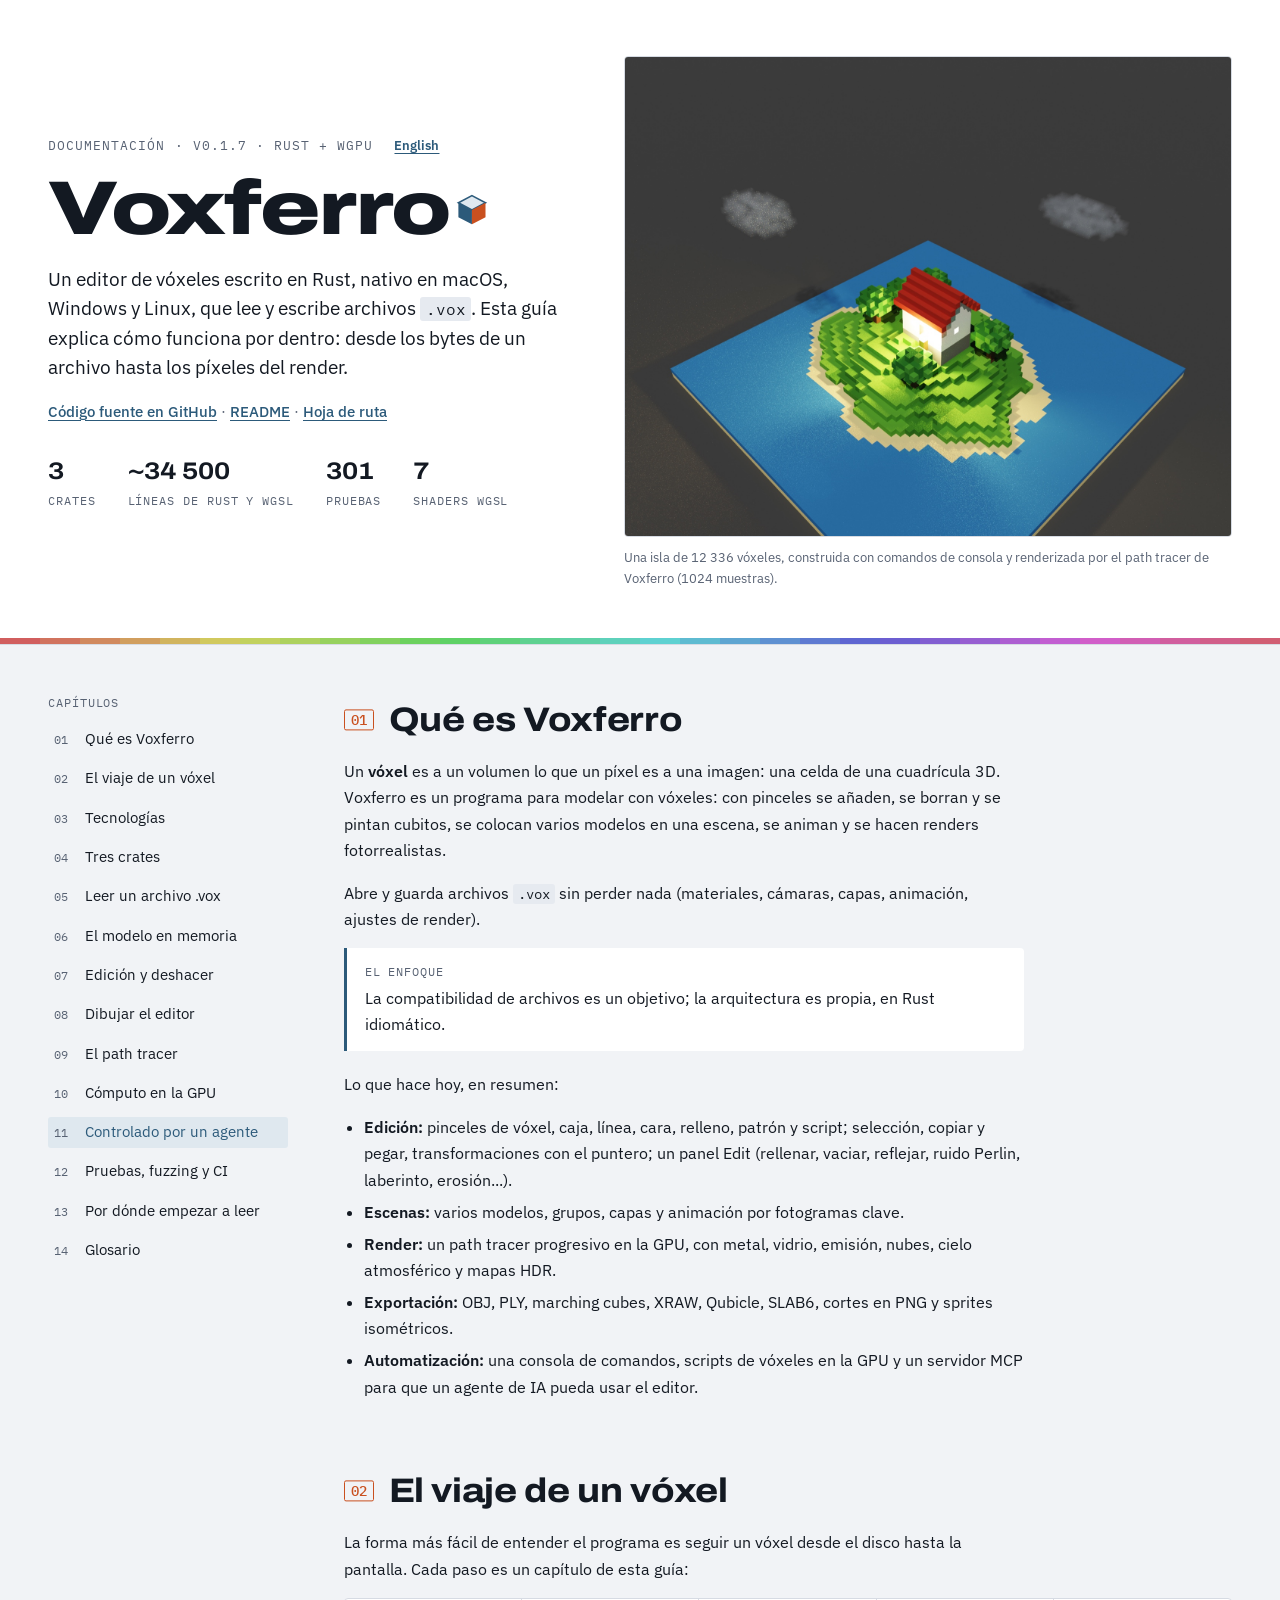
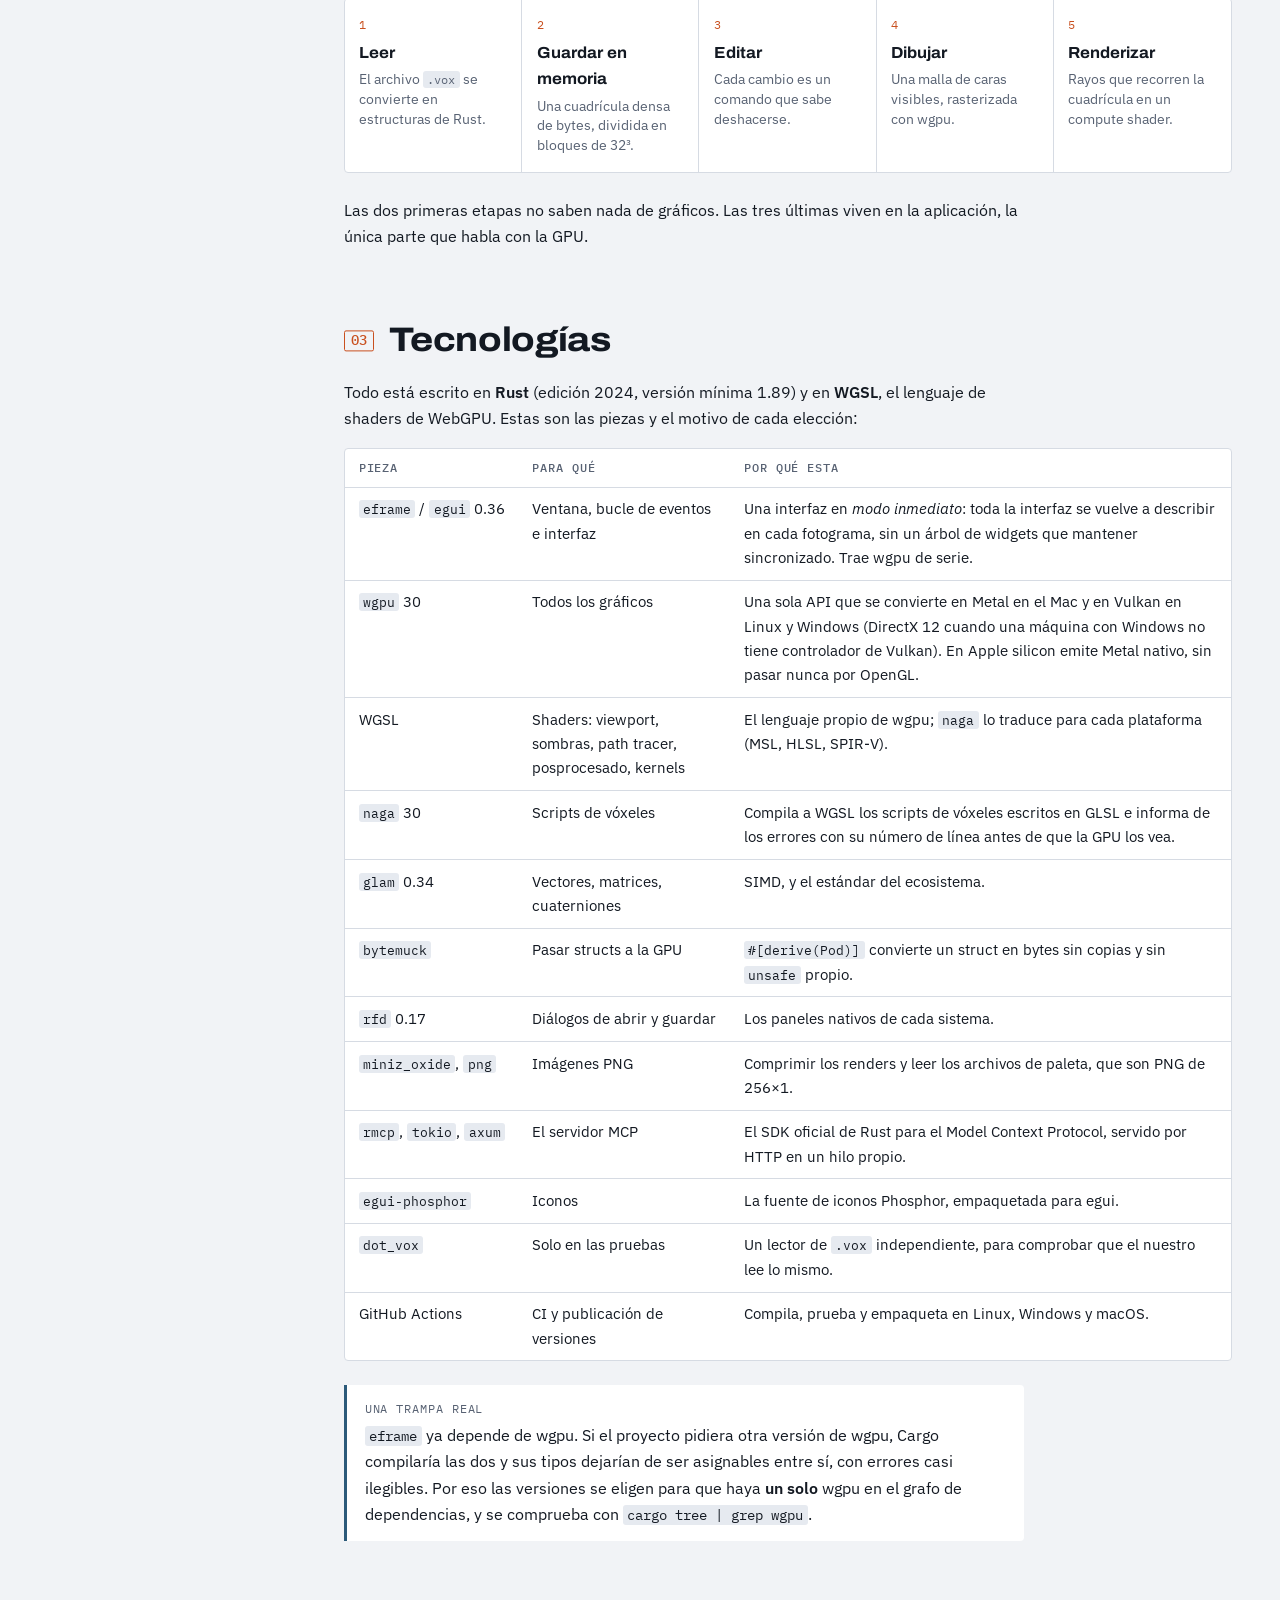
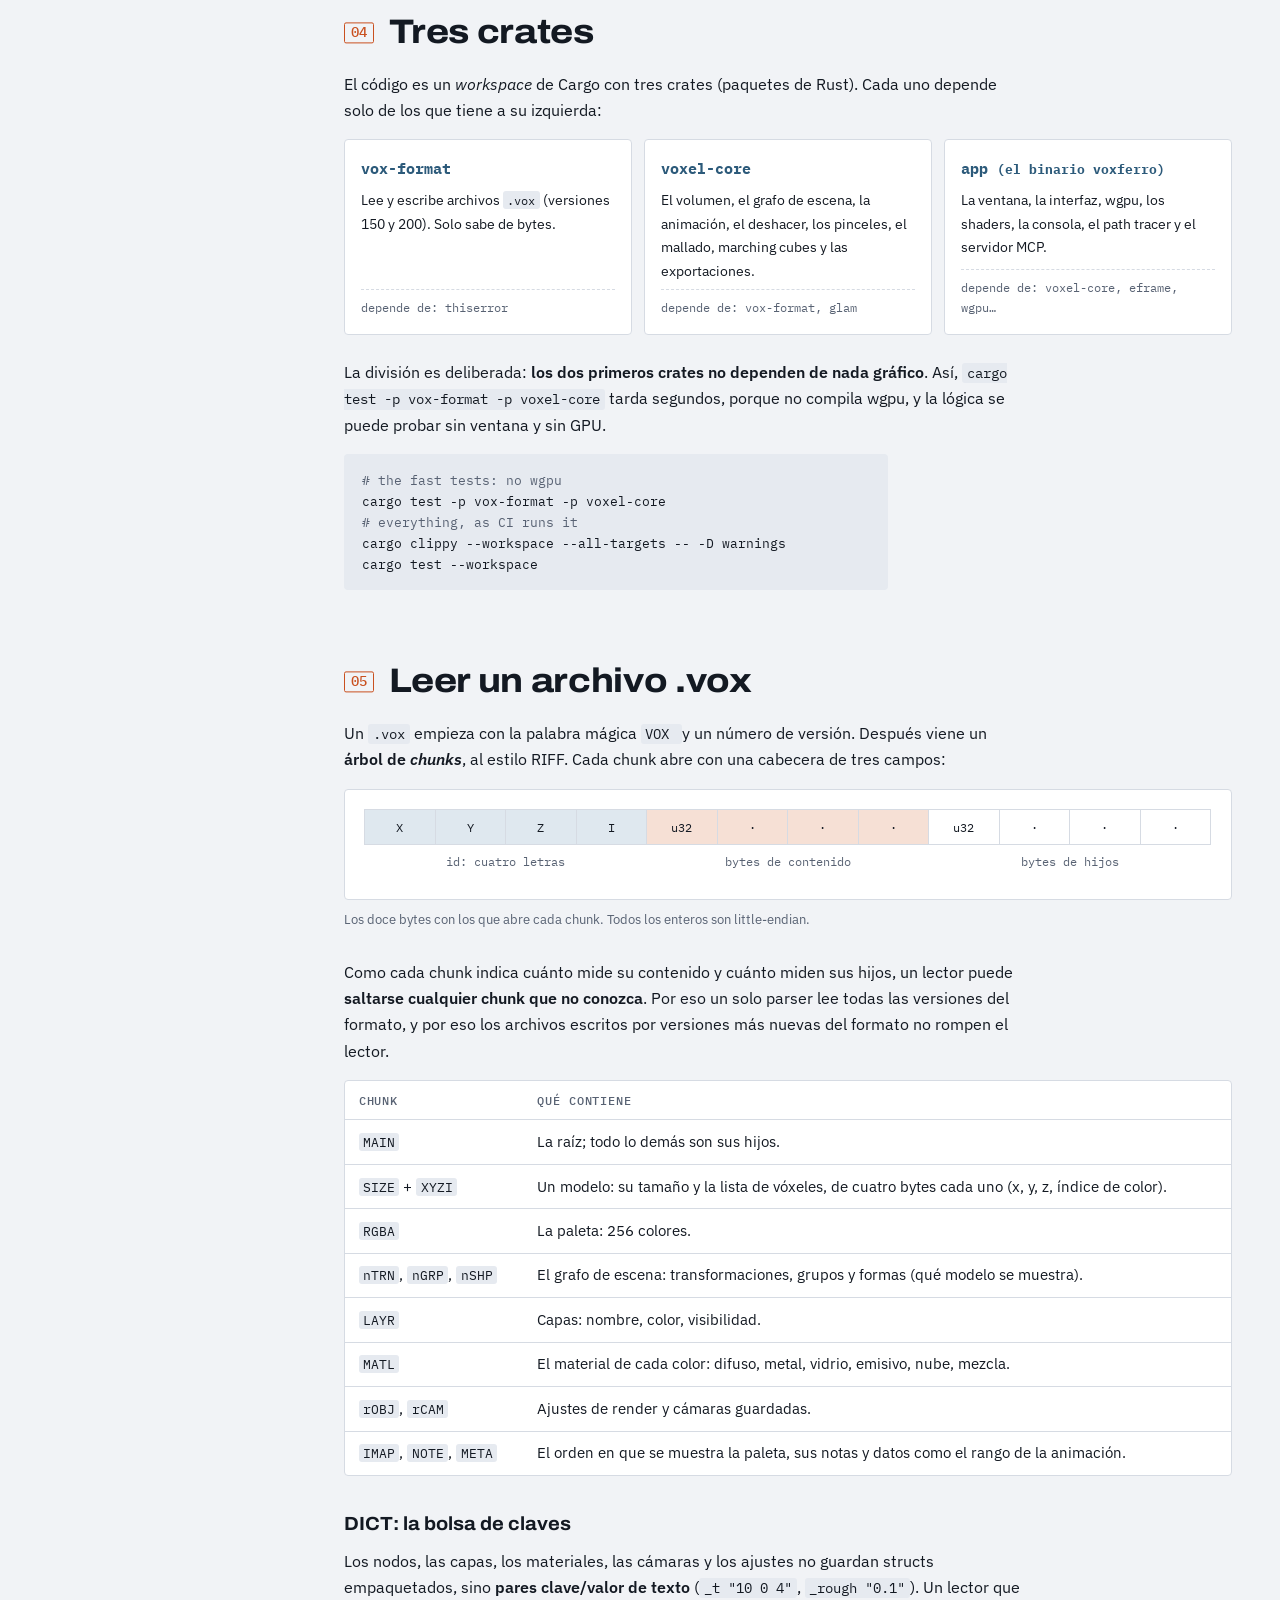
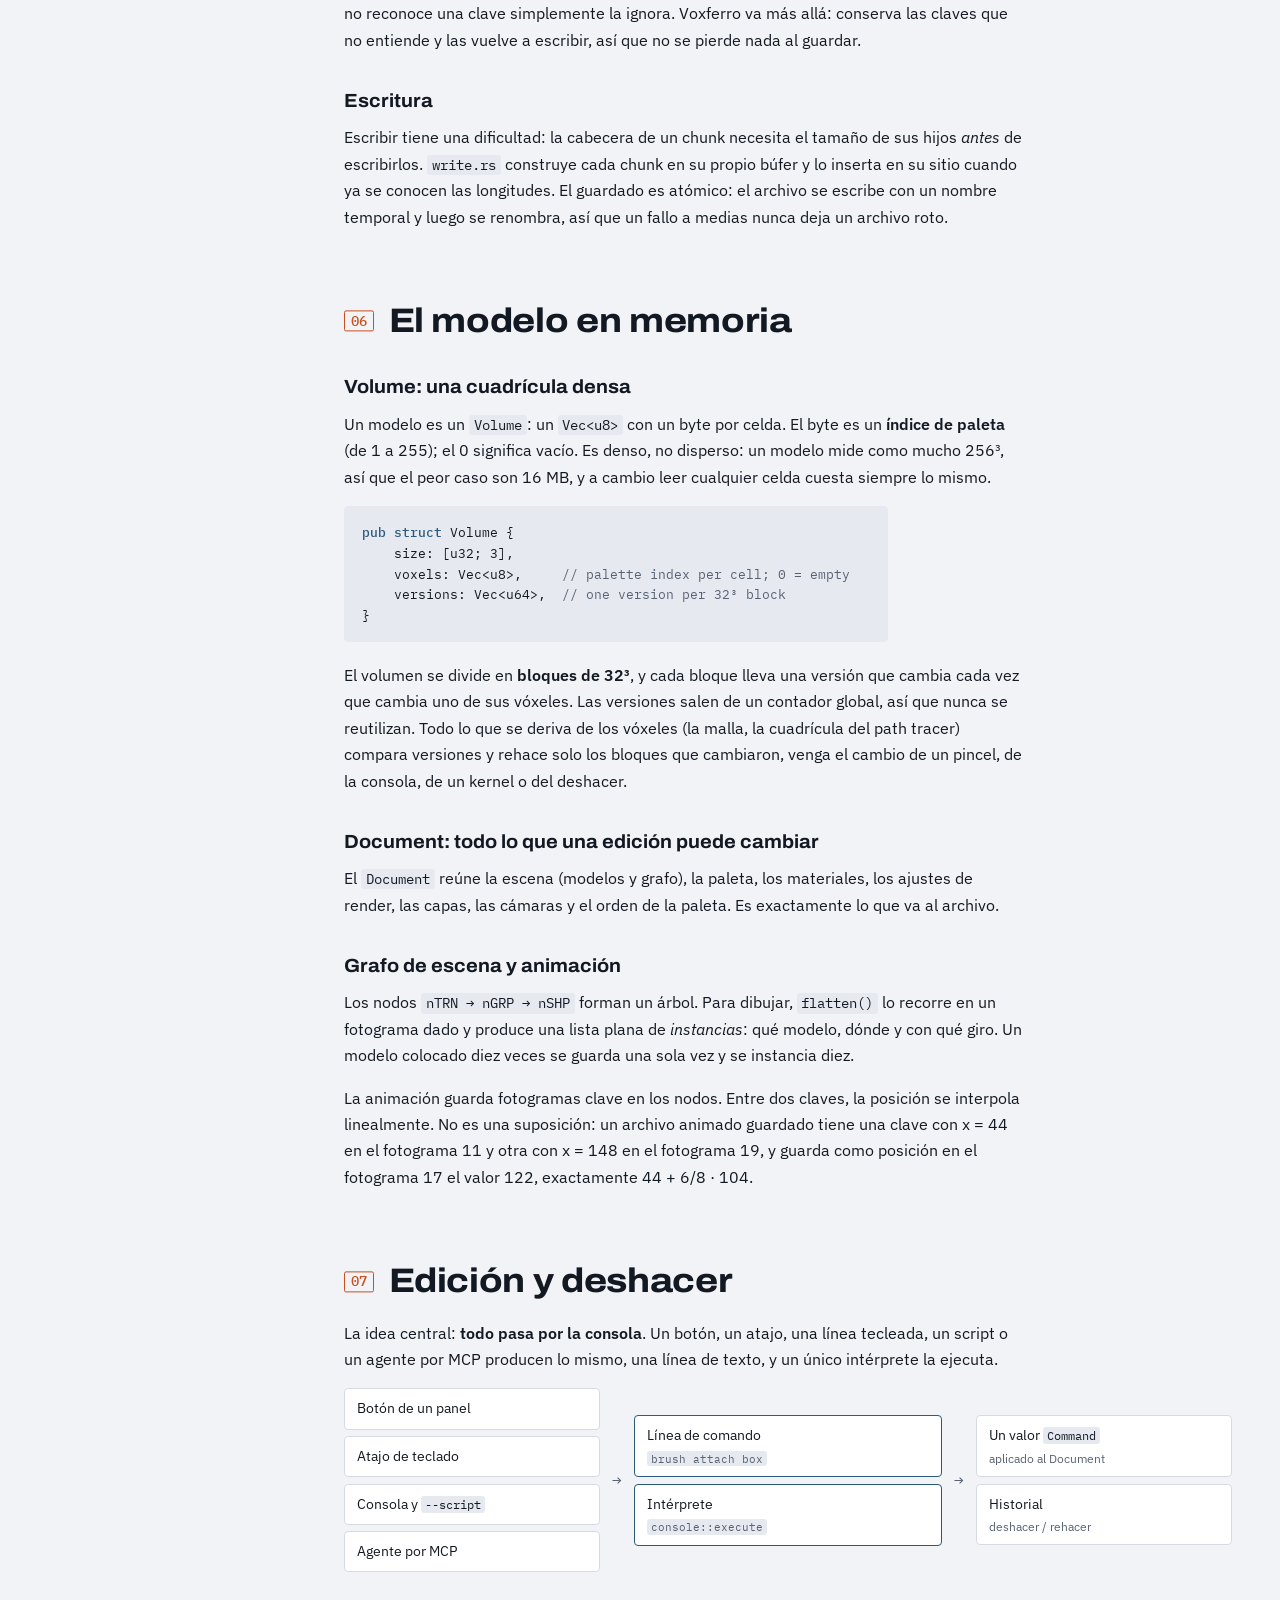
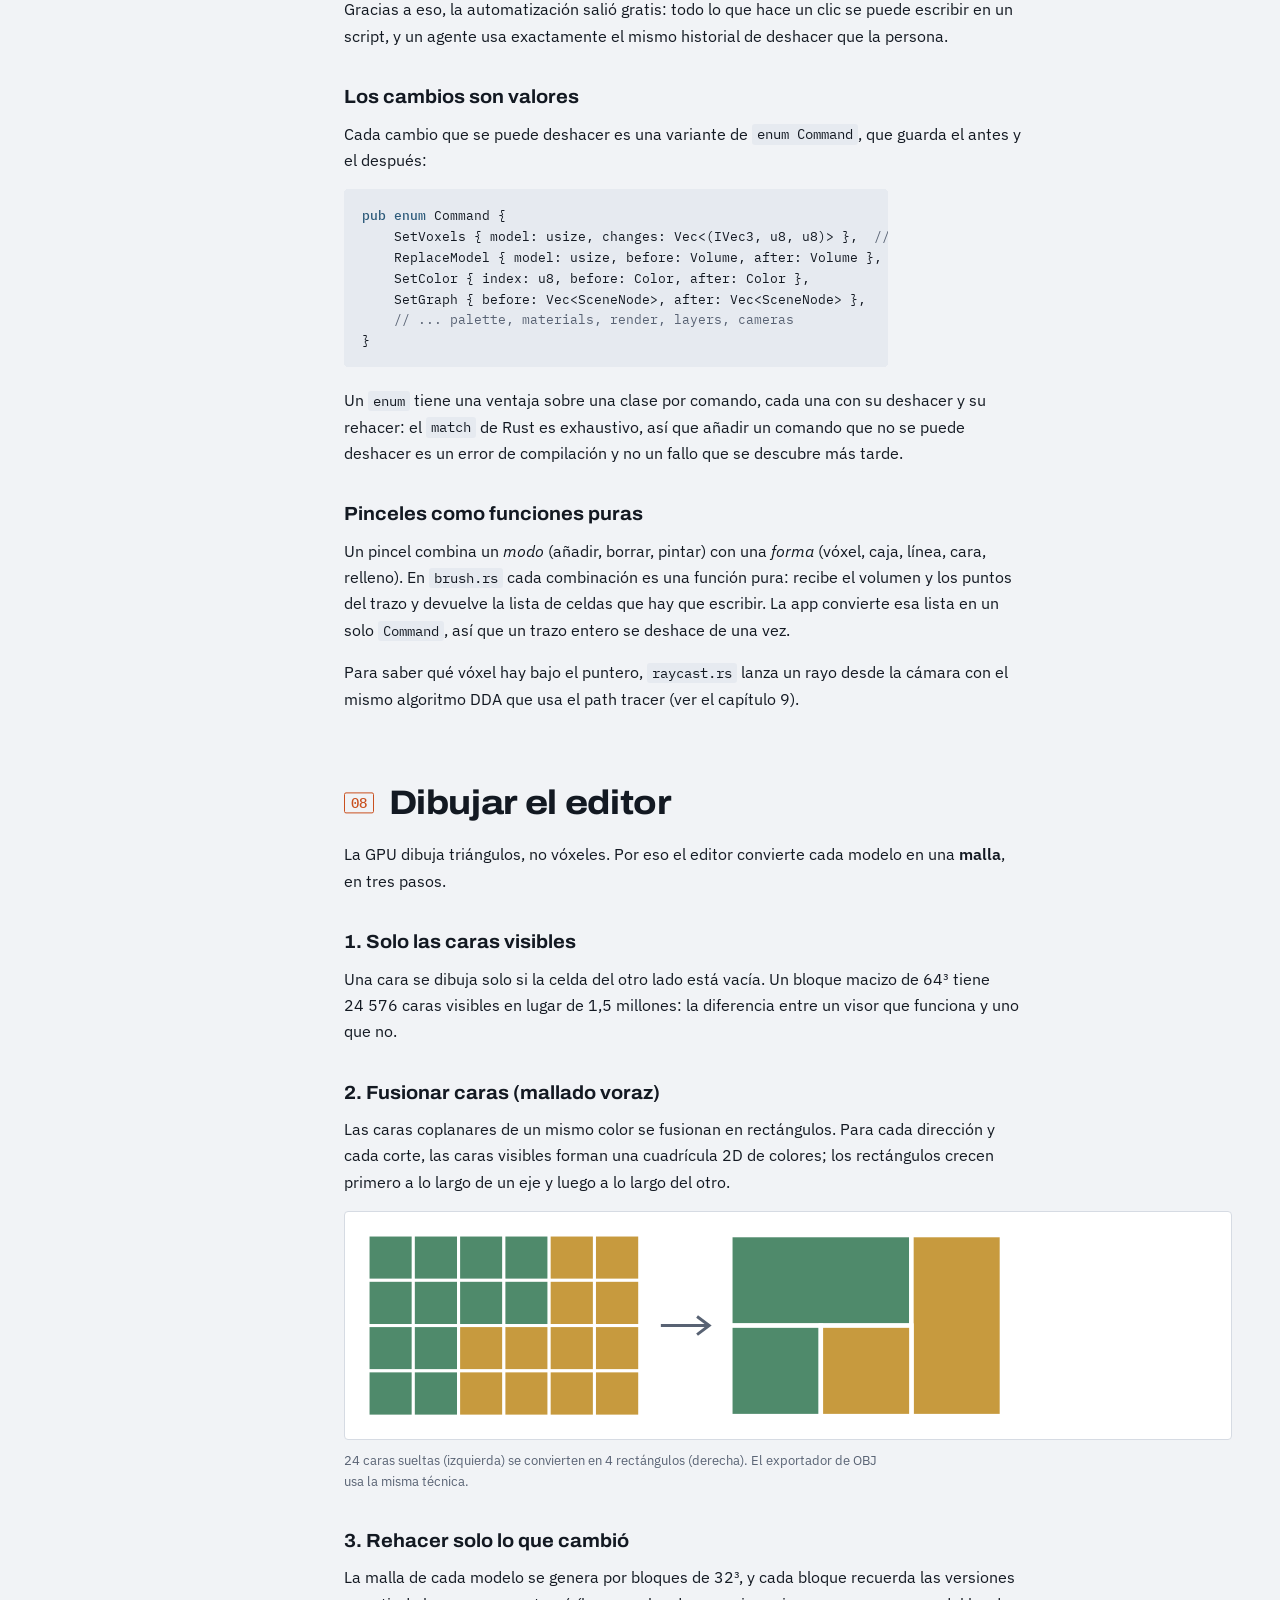
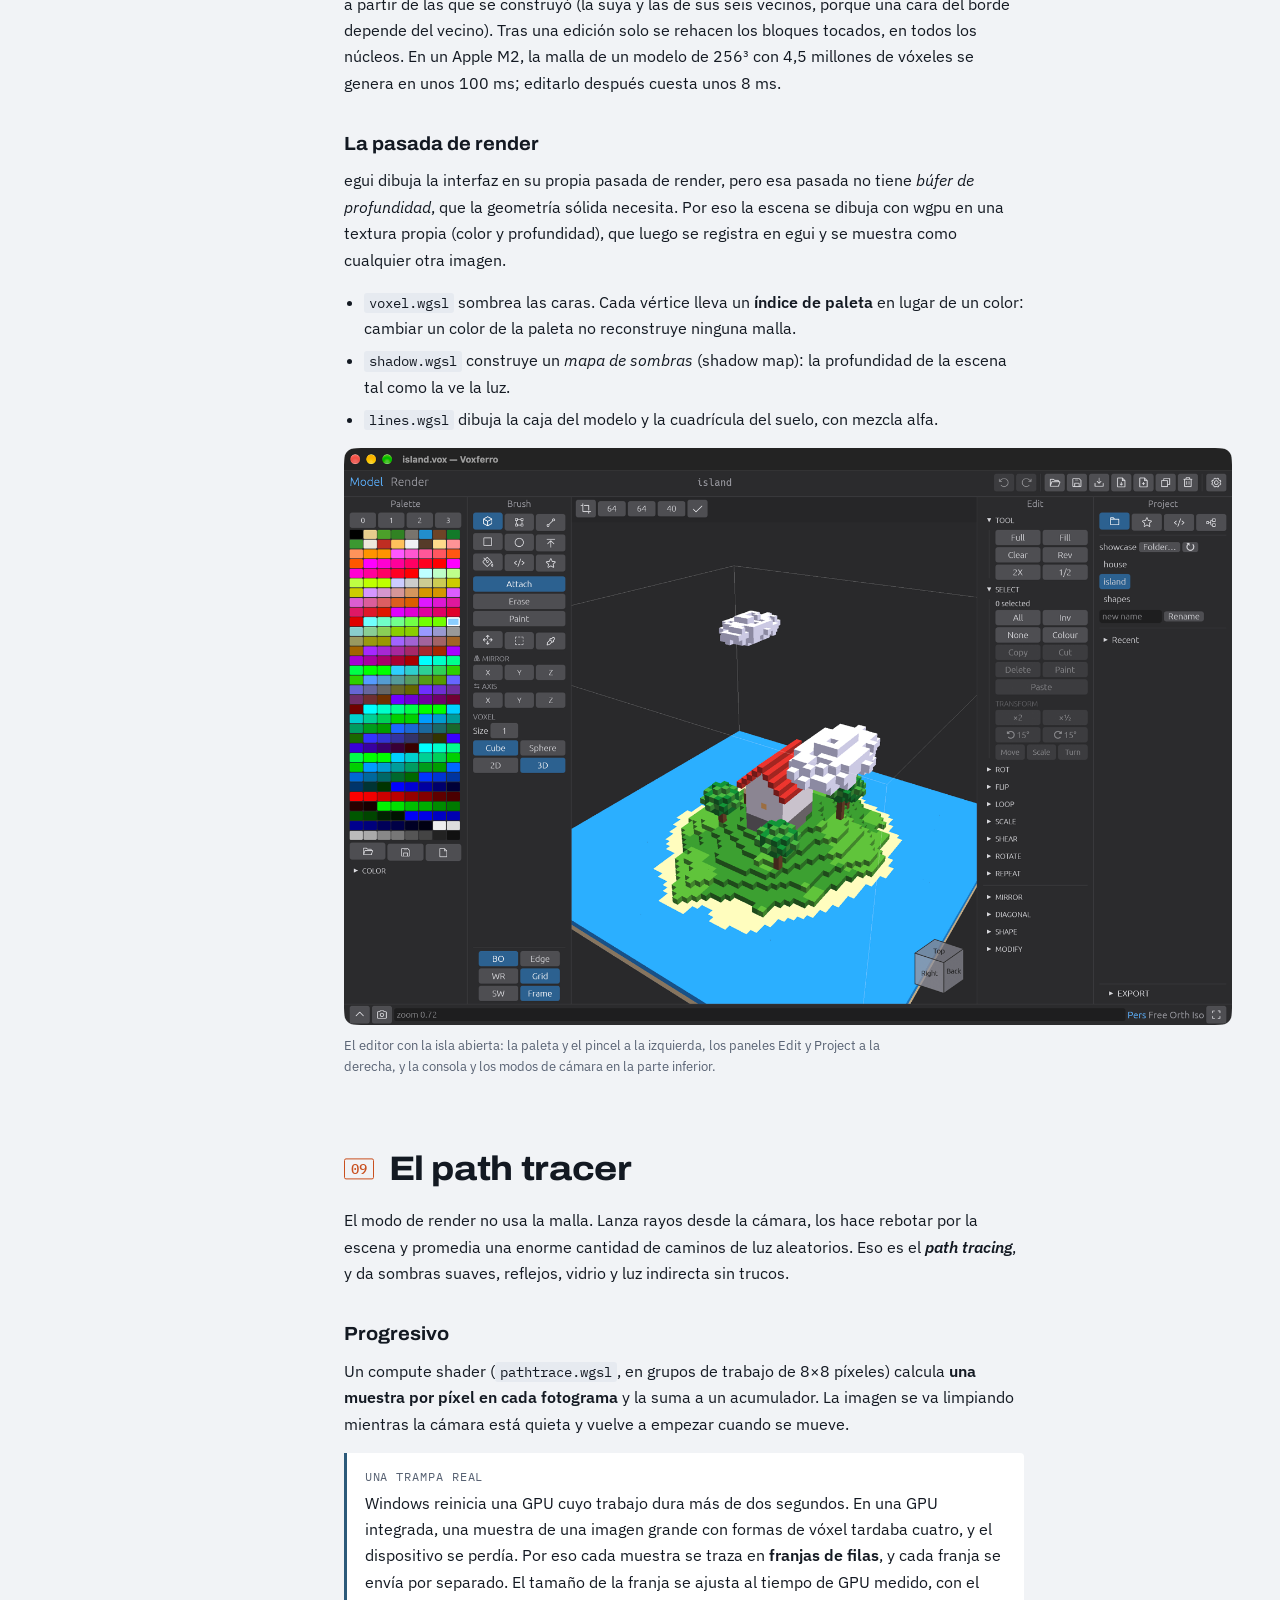
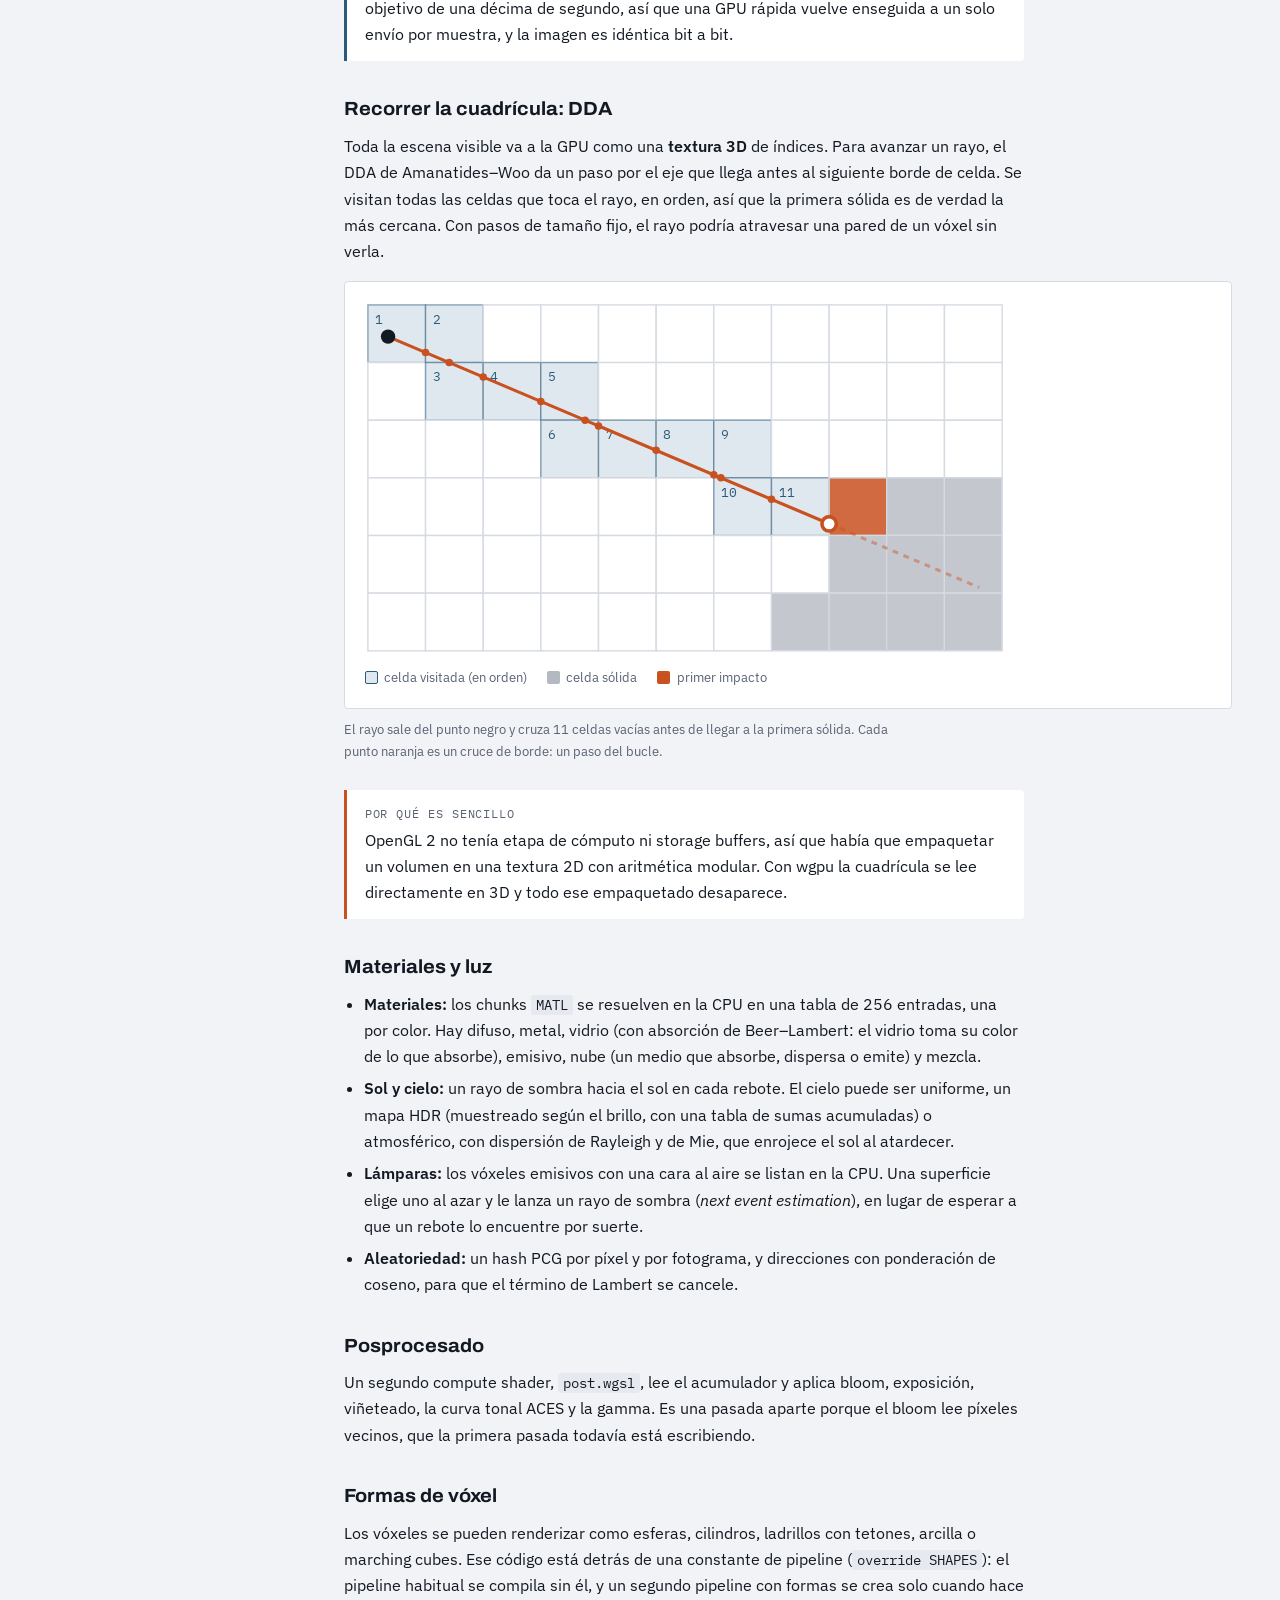
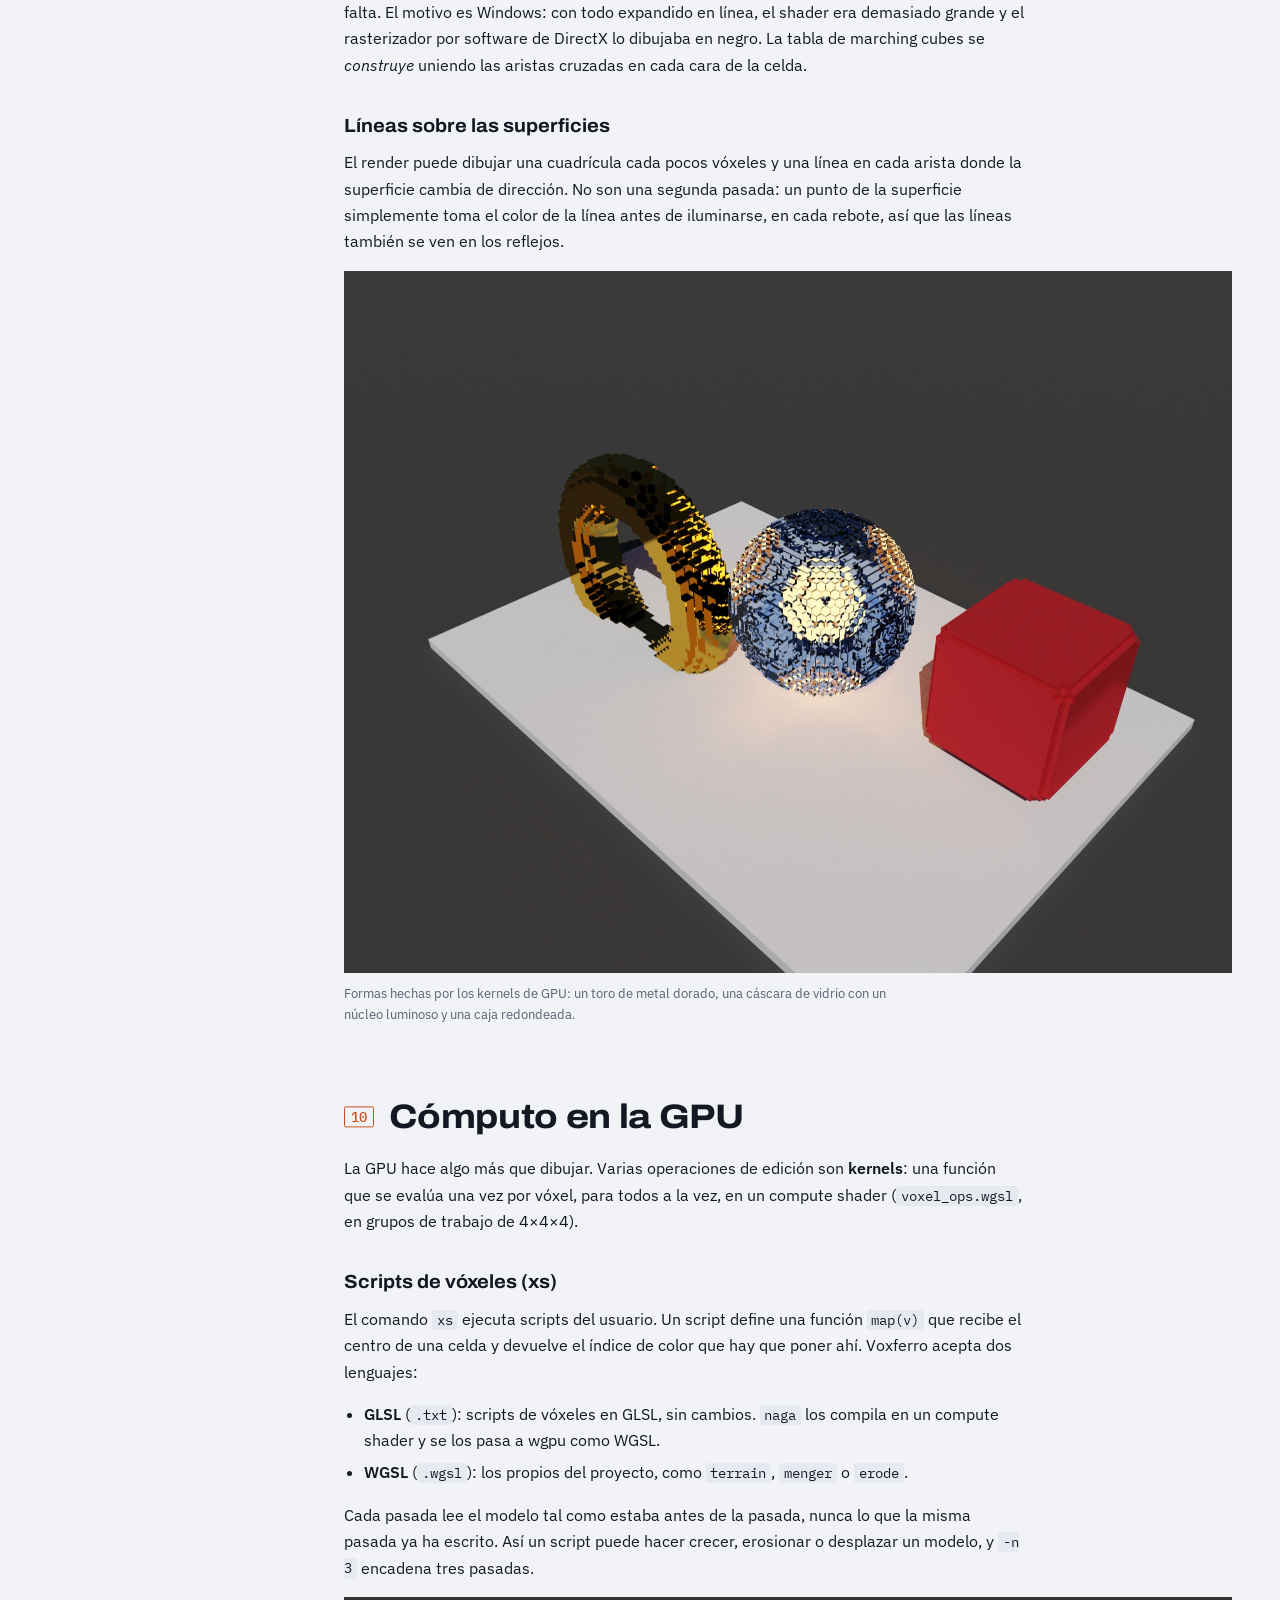
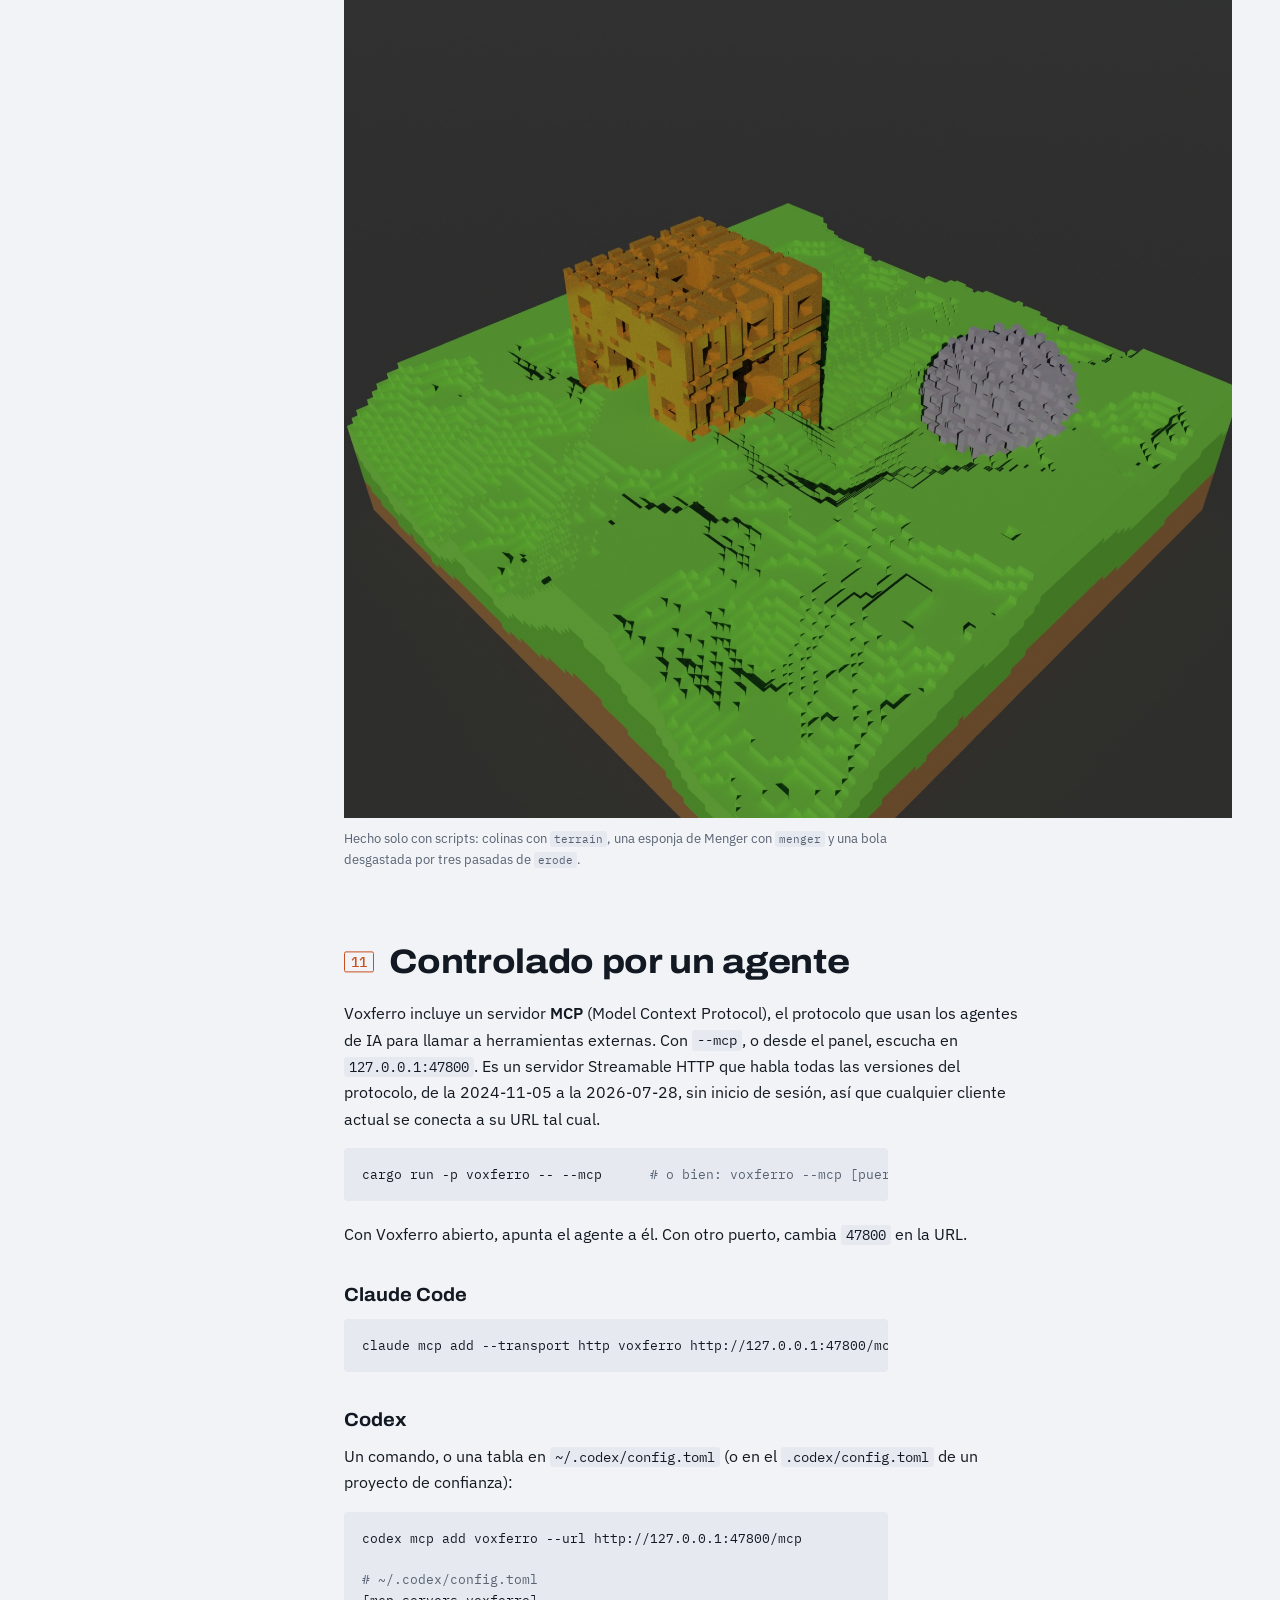
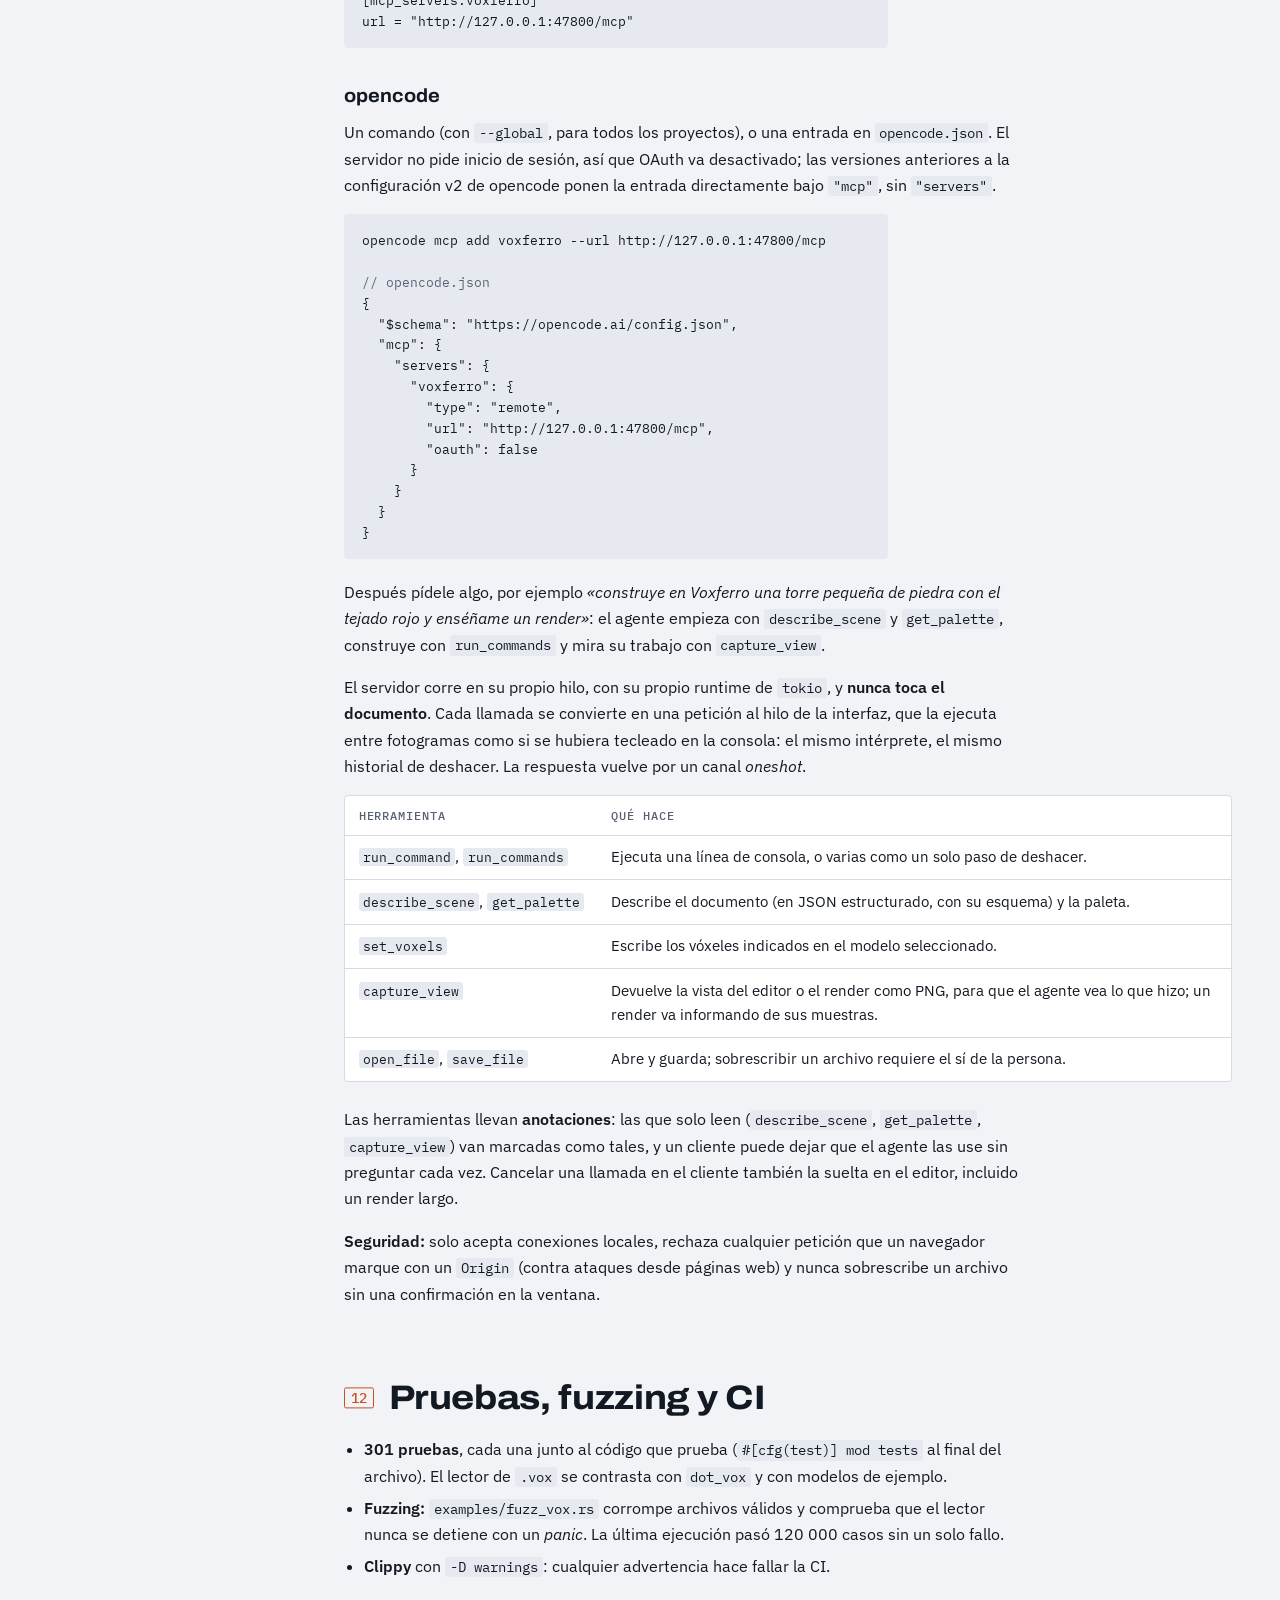
==== commit d14ea992: "Guide: connecting Claude Code, Codex and opencode over MCP Both languages of the MCP section now say" ====
--- a/docs/es/index.html
+++ b/docs/es/index.html
@@ -299,20 +299,48 @@
 
     <section id="mcp">
       <h2>Controlado por un agente</h2>
-      <p>Voxferro incluye un servidor <strong>MCP</strong> (Model Context Protocol), el protocolo que usa un asistente como Claude para llamar a herramientas externas. Con <code>--mcp</code>, o desde el panel, escucha en <code>127.0.0.1:47800</code>.</p>
-      <pre><code>cargo run -p voxferro -- --mcp
-claude mcp add --transport http voxferro http://127.0.0.1:47800/mcp</code></pre>
+      <p>Voxferro incluye un servidor <strong>MCP</strong> (Model Context Protocol), el protocolo que usan los agentes de IA para llamar a herramientas externas. Con <code>--mcp</code>, o desde el panel, escucha en <code>127.0.0.1:47800</code>. Es un servidor Streamable HTTP que habla todas las versiones del protocolo, de la 2024-11-05 a la 2026-07-28, sin inicio de sesión, así que cualquier cliente actual se conecta a su URL tal cual.</p>
+      <pre><code>cargo run -p voxferro -- --mcp      <span class="c"># o bien: voxferro --mcp [puerto]</span></code></pre>
+      <p>Con Voxferro abierto, apunta el agente a él. Con otro puerto, cambia <code>47800</code> en la URL.</p>
+      <h3>Claude Code</h3>
+      <pre><code>claude mcp add --transport http voxferro http://127.0.0.1:47800/mcp</code></pre>
+      <h3>Codex</h3>
+      <p>Un comando, o una tabla en <code>~/.codex/config.toml</code> (o en el <code>.codex/config.toml</code> de un proyecto de confianza):</p>
+      <pre><code>codex mcp add voxferro --url http://127.0.0.1:47800/mcp
+
+<span class="c"># ~/.codex/config.toml</span>
+[mcp_servers.voxferro]
+url = "http://127.0.0.1:47800/mcp"</code></pre>
+      <h3>opencode</h3>
+      <p>Un comando (con <code>--global</code>, para todos los proyectos), o una entrada en <code>opencode.json</code>. El servidor no pide inicio de sesión, así que OAuth va desactivado; las versiones anteriores a la configuración v2 de opencode ponen la entrada directamente bajo <code>"mcp"</code>, sin <code>"servers"</code>.</p>
+      <pre><code>opencode mcp add voxferro --url http://127.0.0.1:47800/mcp
+
+<span class="c">// opencode.json</span>
+{
+  "$schema": "https://opencode.ai/config.json",
+  "mcp": {
+    "servers": {
+      "voxferro": {
+        "type": "remote",
+        "url": "http://127.0.0.1:47800/mcp",
+        "oauth": false
+      }
+    }
+  }
+}</code></pre>
+      <p>Después pídele algo, por ejemplo <em>«construye en Voxferro una torre pequeña de piedra con el tejado rojo y enséñame un render»</em>: el agente empieza con <code>describe_scene</code> y <code>get_palette</code>, construye con <code>run_commands</code> y mira su trabajo con <code>capture_view</code>.</p>
       <p>El servidor corre en su propio hilo, con su propio runtime de <code>tokio</code>, y <strong>nunca toca el documento</strong>. Cada llamada se convierte en una petición al hilo de la interfaz, que la ejecuta entre fotogramas como si se hubiera tecleado en la consola: el mismo intérprete, el mismo historial de deshacer. La respuesta vuelve por un canal <em>oneshot</em>.</p>
       <div class="table wide"><table>
         <thead><tr><th>Herramienta</th><th>Qué hace</th></tr></thead>
         <tbody>
           <tr><td><code>run_command</code>, <code>run_commands</code></td><td>Ejecuta una línea de consola, o varias como un solo paso de deshacer.</td></tr>
-          <tr><td><code>describe_scene</code>, <code>get_palette</code></td><td>Describe el documento y la paleta en JSON.</td></tr>
+          <tr><td><code>describe_scene</code>, <code>get_palette</code></td><td>Describe el documento (en JSON estructurado, con su esquema) y la paleta.</td></tr>
           <tr><td><code>set_voxels</code></td><td>Escribe los vóxeles indicados en el modelo seleccionado.</td></tr>
-          <tr><td><code>capture_view</code></td><td>Devuelve la vista del editor o el render como PNG, para que el agente vea lo que hizo.</td></tr>
+          <tr><td><code>capture_view</code></td><td>Devuelve la vista del editor o el render como PNG, para que el agente vea lo que hizo; un render va informando de sus muestras.</td></tr>
           <tr><td><code>open_file</code>, <code>save_file</code></td><td>Abre y guarda; sobrescribir un archivo requiere el sí de la persona.</td></tr>
         </tbody>
       </table></div>
+      <p>Las herramientas llevan <strong>anotaciones</strong>: las que solo leen (<code>describe_scene</code>, <code>get_palette</code>, <code>capture_view</code>) van marcadas como tales, y un cliente puede dejar que el agente las use sin preguntar cada vez. Cancelar una llamada en el cliente también la suelta en el editor, incluido un render largo.</p>
       <p><strong>Seguridad:</strong> solo acepta conexiones locales, rechaza cualquier petición que un navegador marque con un <code>Origin</code> (contra ataques desde páginas web) y nunca sobrescribe un archivo sin una confirmación en la ventana.</p>
     </section>
 
@@ -324,7 +352,7 @@
         <li><strong>Clippy</strong> con <code>-D warnings</code>: cualquier advertencia hace fallar la CI.</li>
       </ul>
       <h3>Integración continua</h3>
-      <p>Con cada push, GitHub Actions compila y prueba en Linux y Windows, y ejecuta tres pruebas de humo: abrir la vista del editor, renderizar una escena con el path tracer (y comprobar el brillo medio de la imagen) y una sesión MCP completa. Las máquinas de la CI no tienen GPU: Linux usa lavapipe (Vulkan por software) y Windows <strong>WARP</strong>, el rasterizador por software de DirectX, que encontró fallos reales:</p>
+      <p>Con cada push, GitHub Actions compila y prueba en Linux y Windows, y ejecuta tres pruebas de humo: abrir la vista del editor, renderizar una escena con el path tracer (y comprobar el brillo medio de la imagen) y una sesión MCP con los dos protocolos: con sesión, como antes, y sin ella, como en la 2026-07-28. Las máquinas de la CI no tienen GPU: Linux usa lavapipe (Vulkan por software) y Windows <strong>WARP</strong>, el rasterizador por software de DirectX, que encontró fallos reales:</p>
       <ul>
         <li>La pila del hilo principal (1 MB) se desbordaba al compilar el shader; <code>build.rs</code> la sube a 16 MB.</li>
         <li>El compilador FXC no puede escribir en un vector a través de un índice variable (<code>v[axis] = …</code>), así que se usan máscaras.</li>
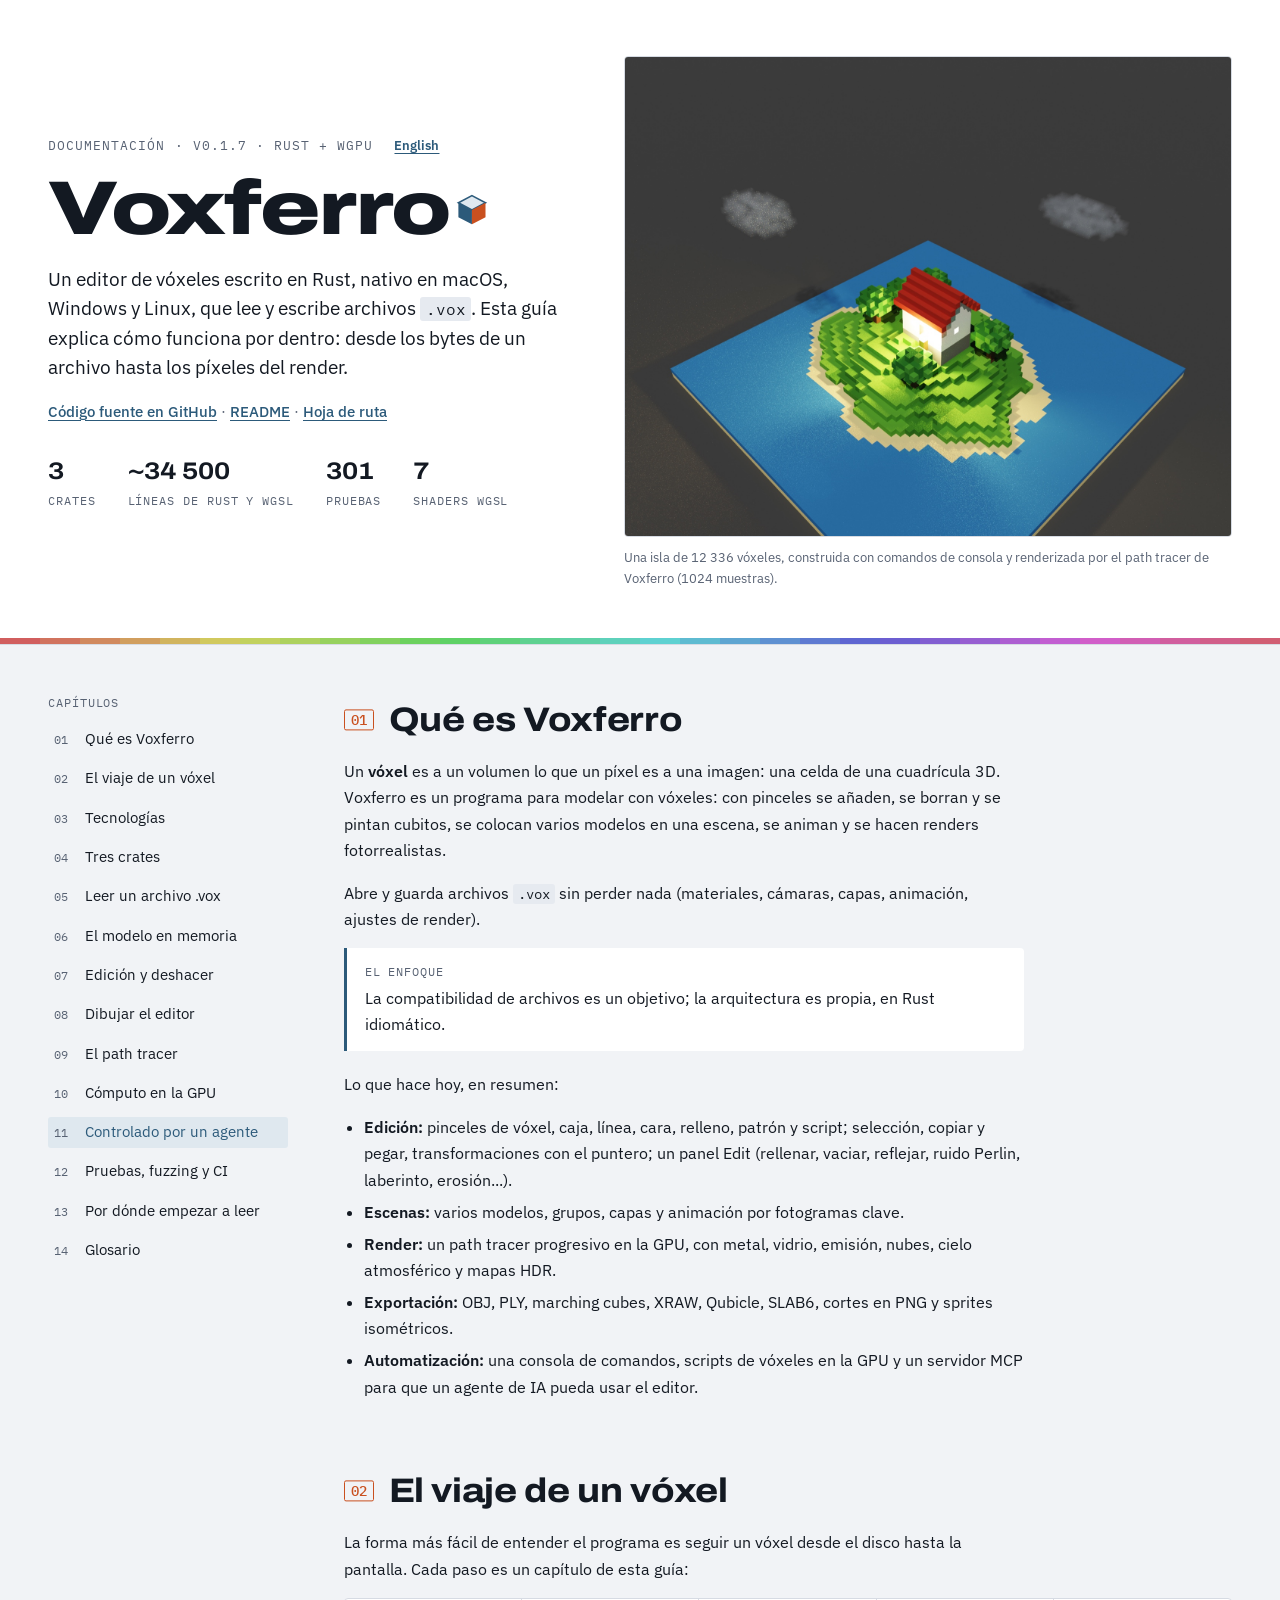
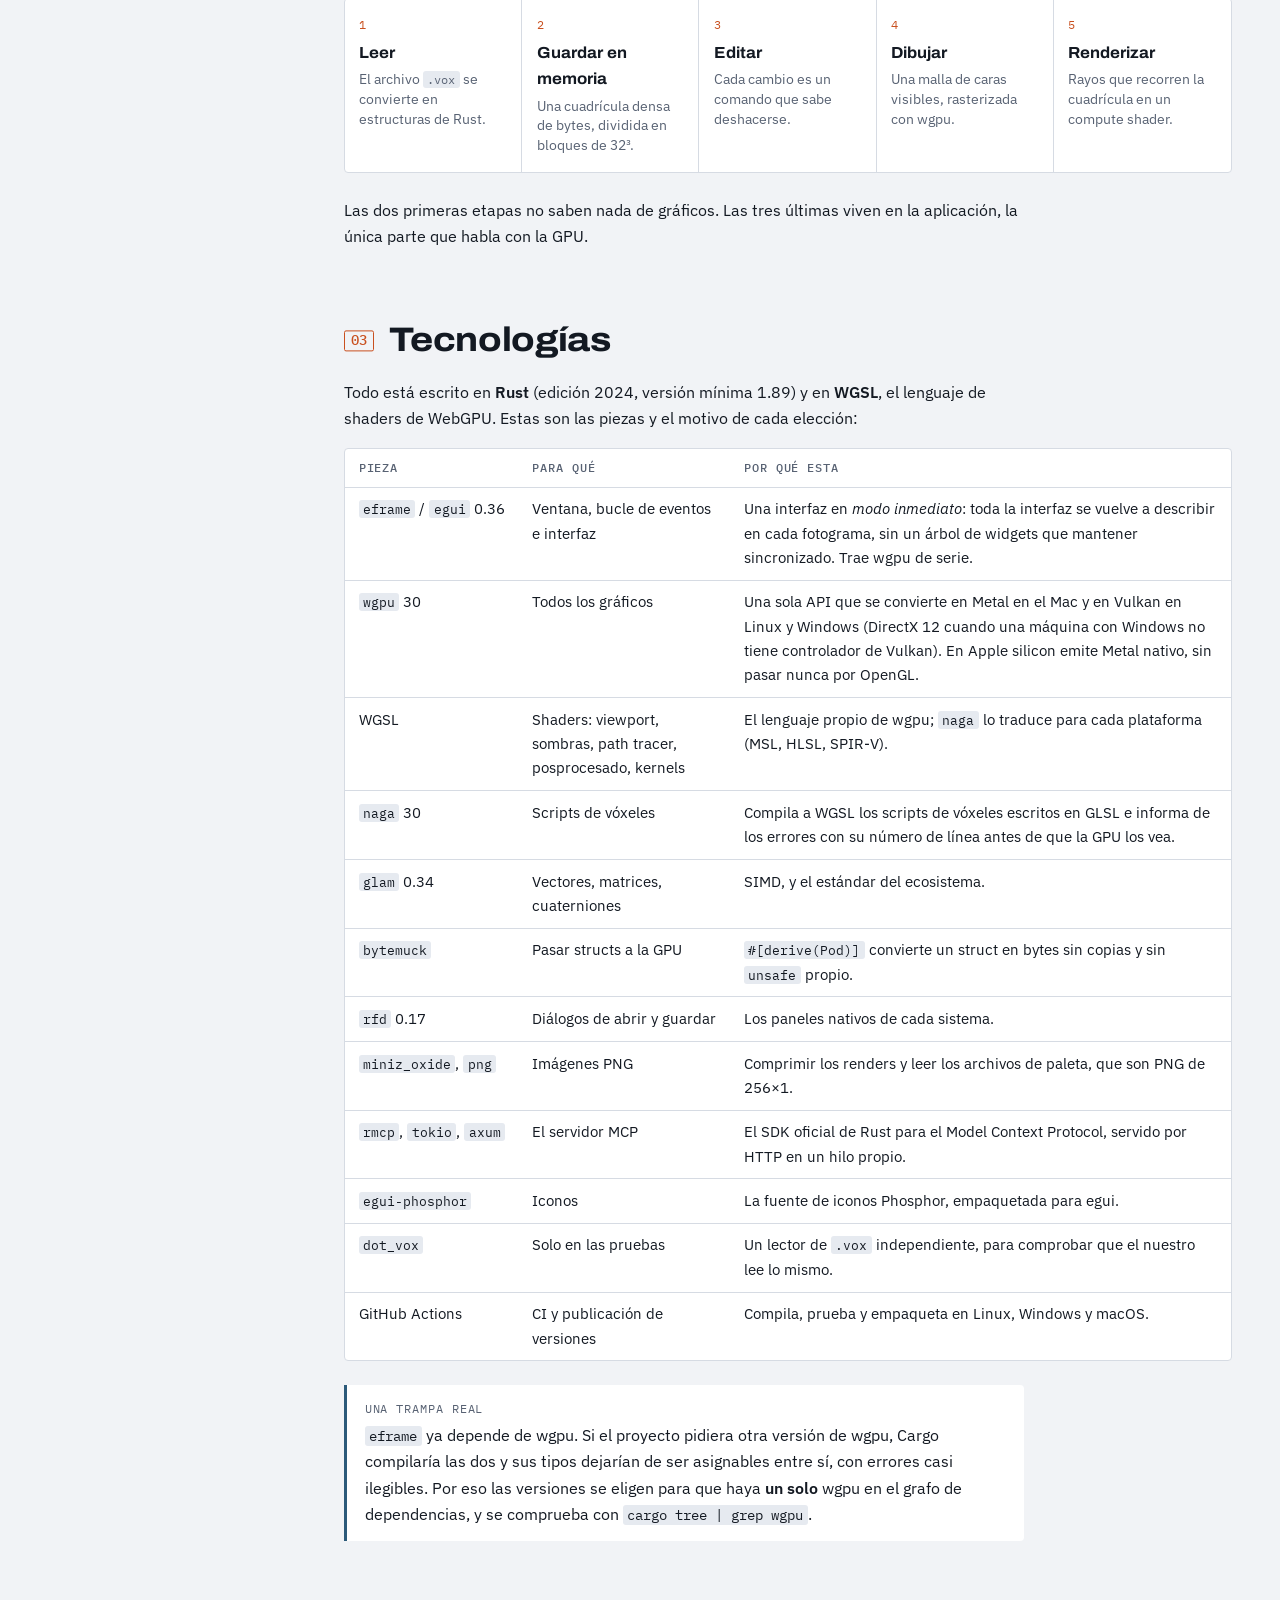
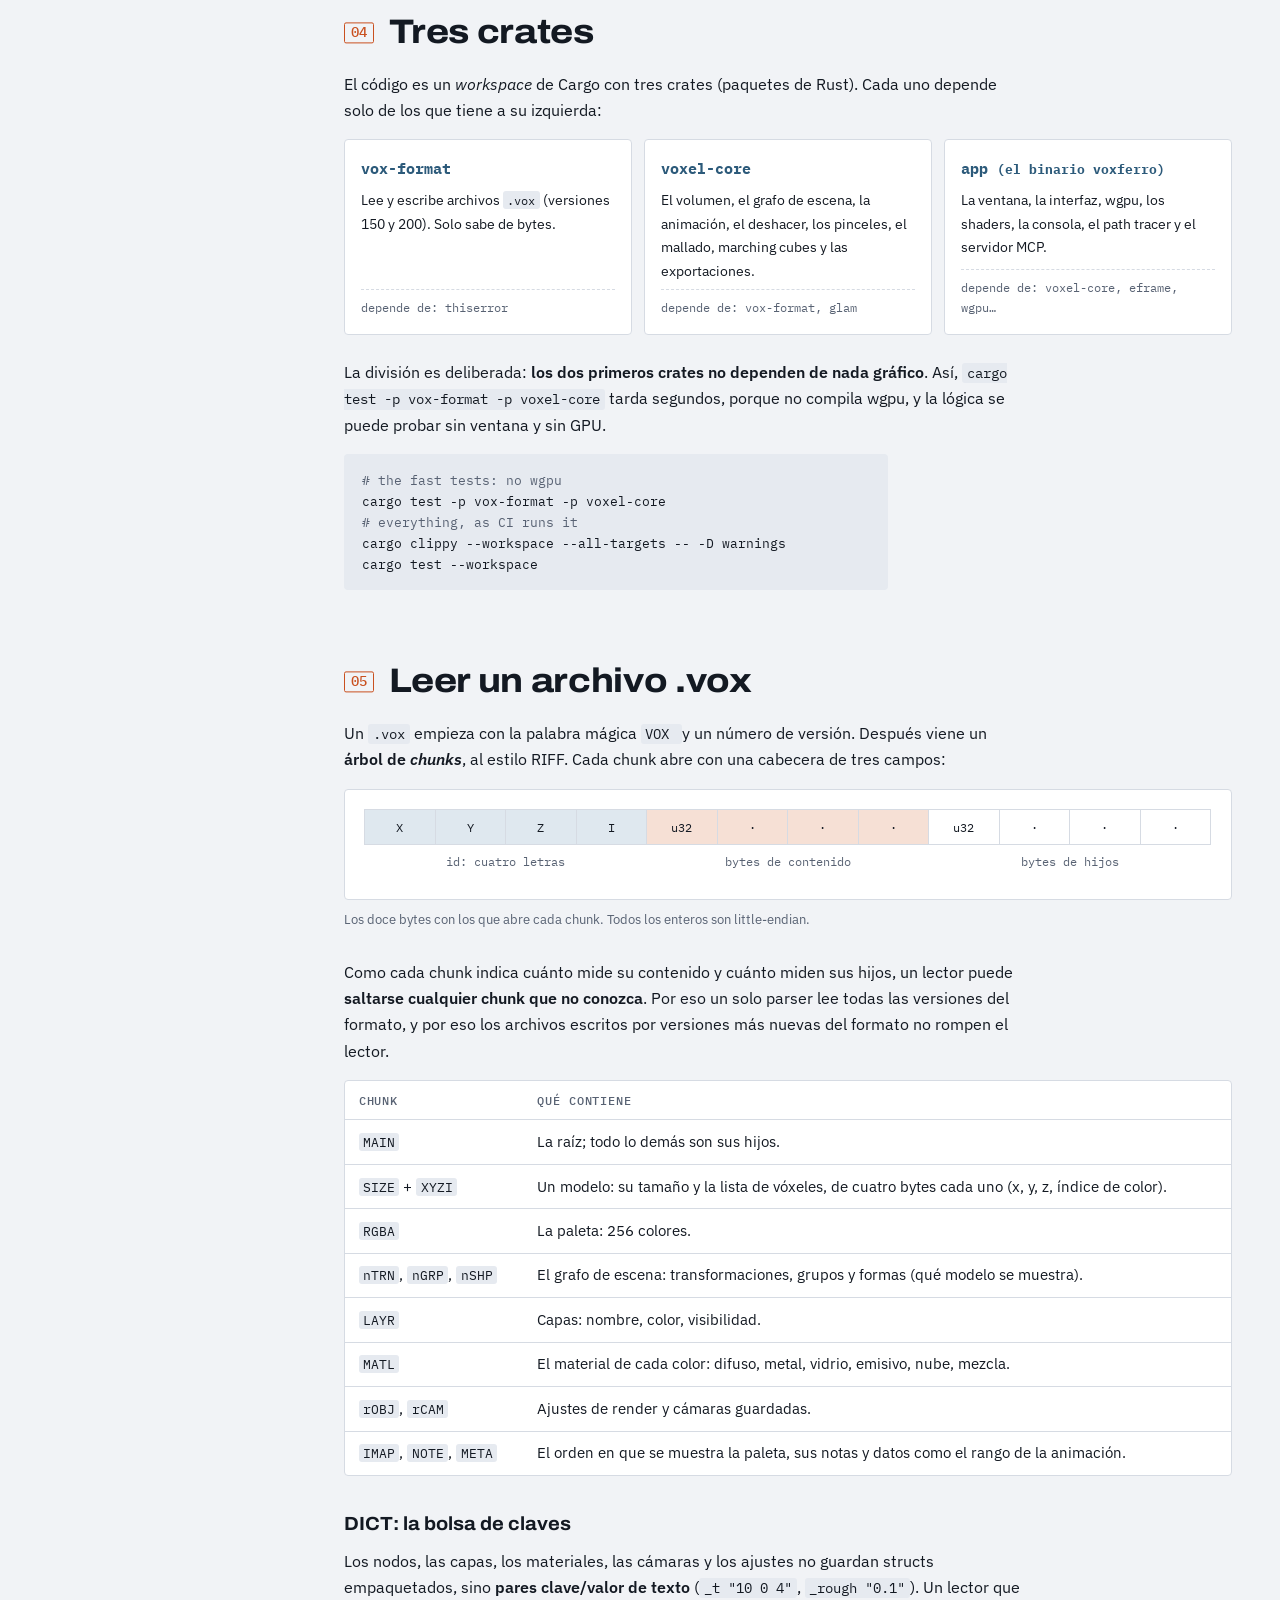
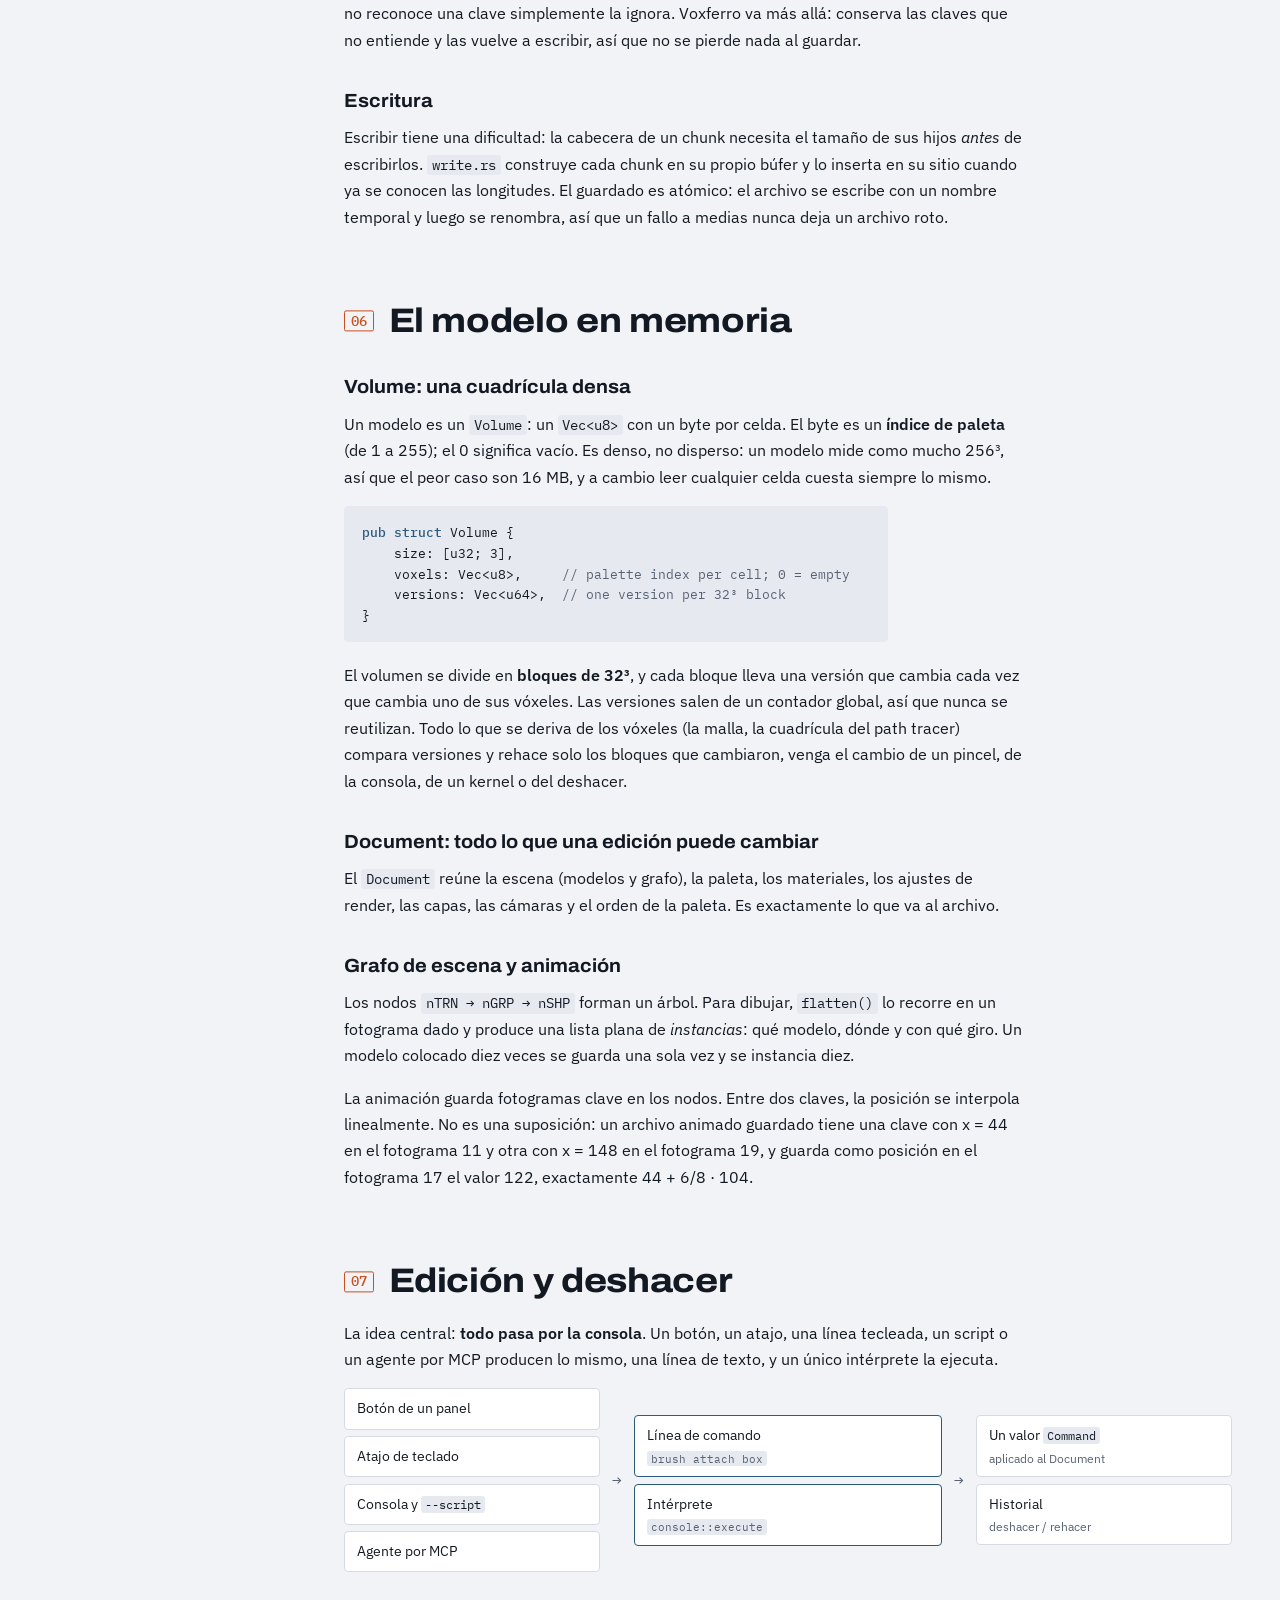
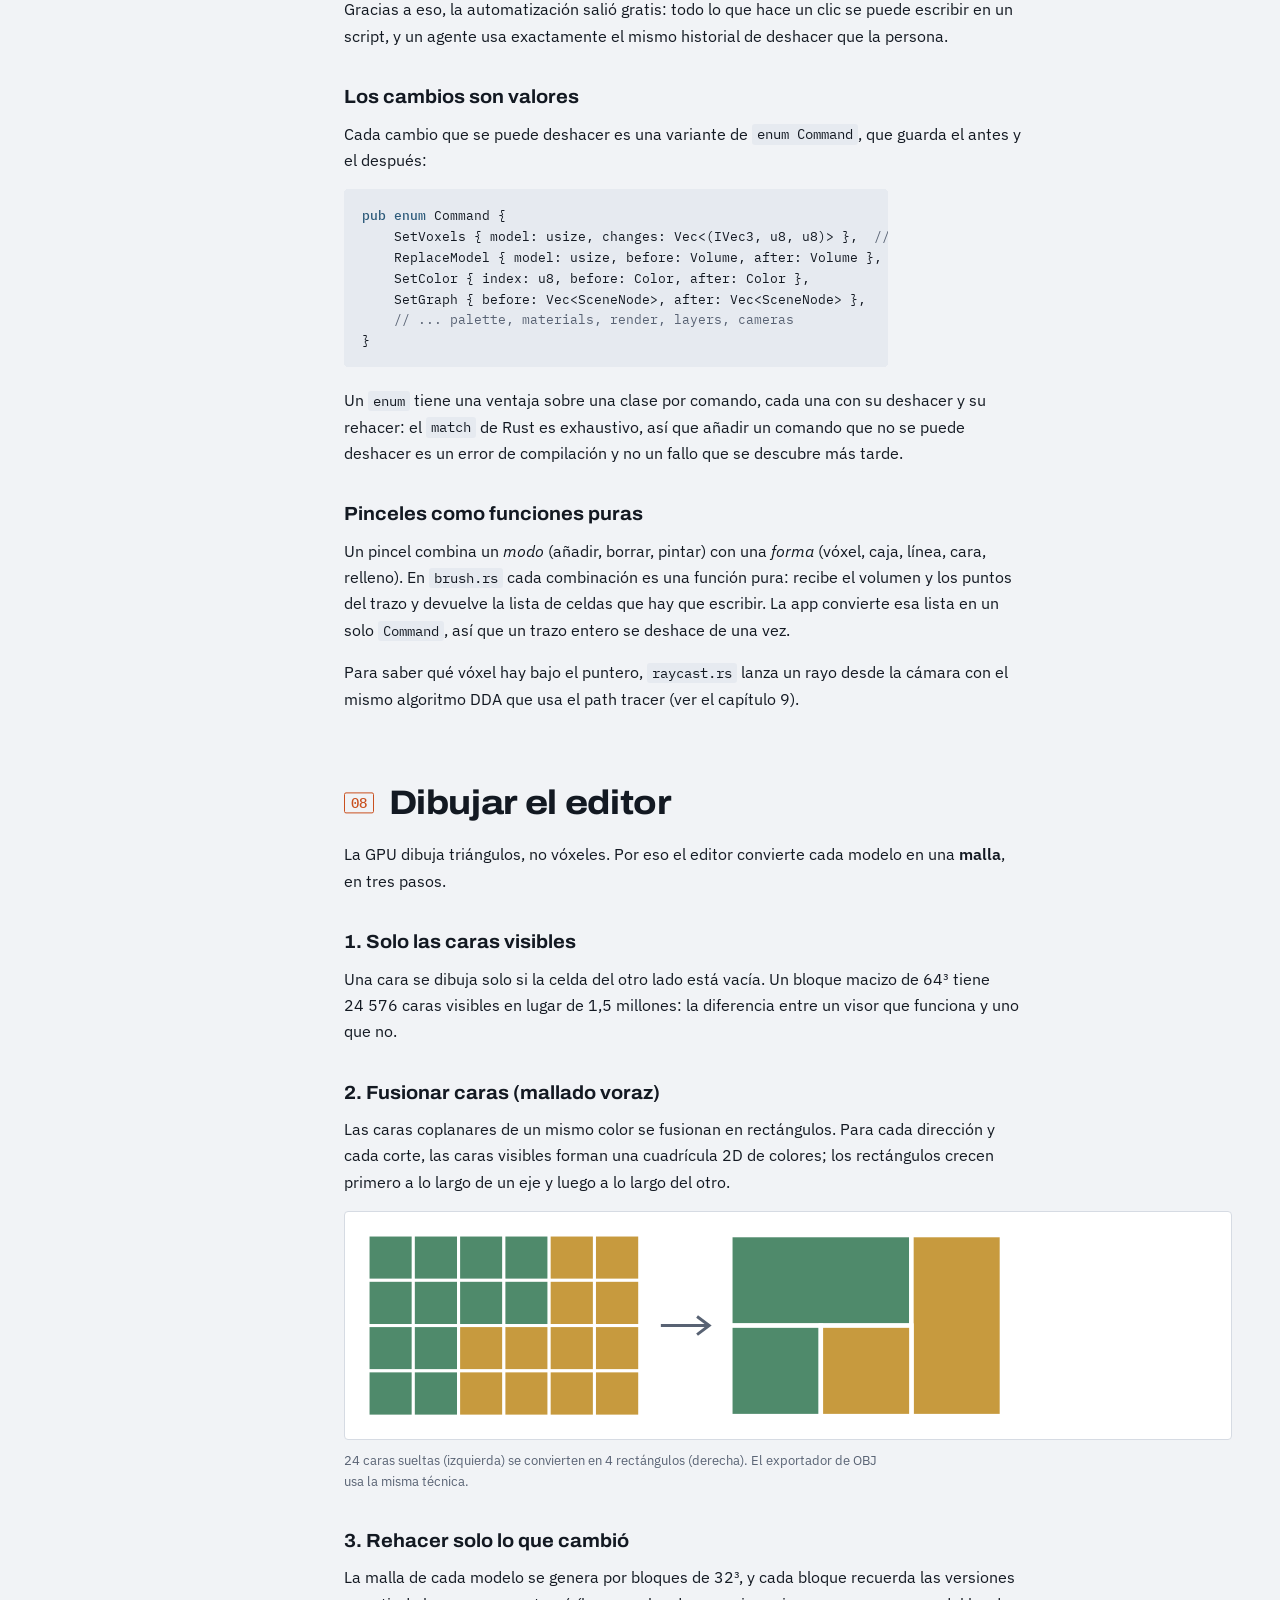
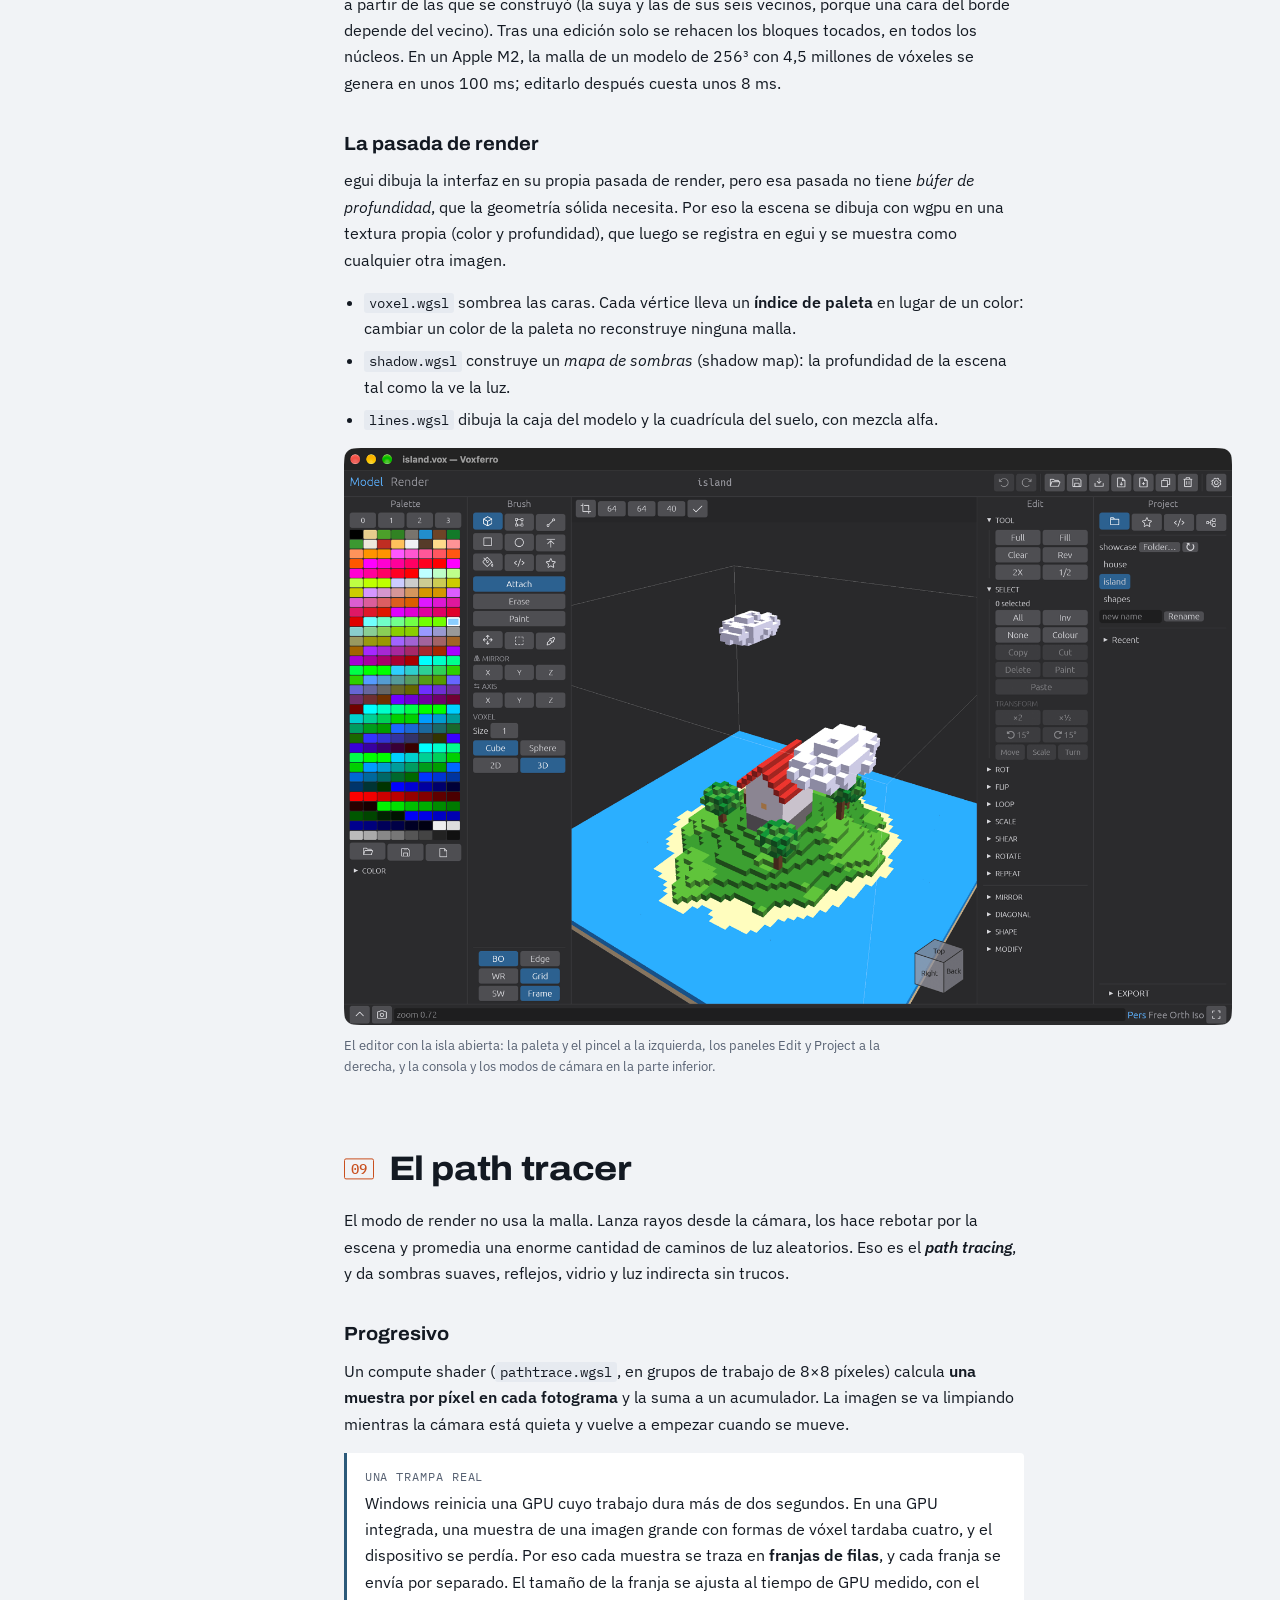
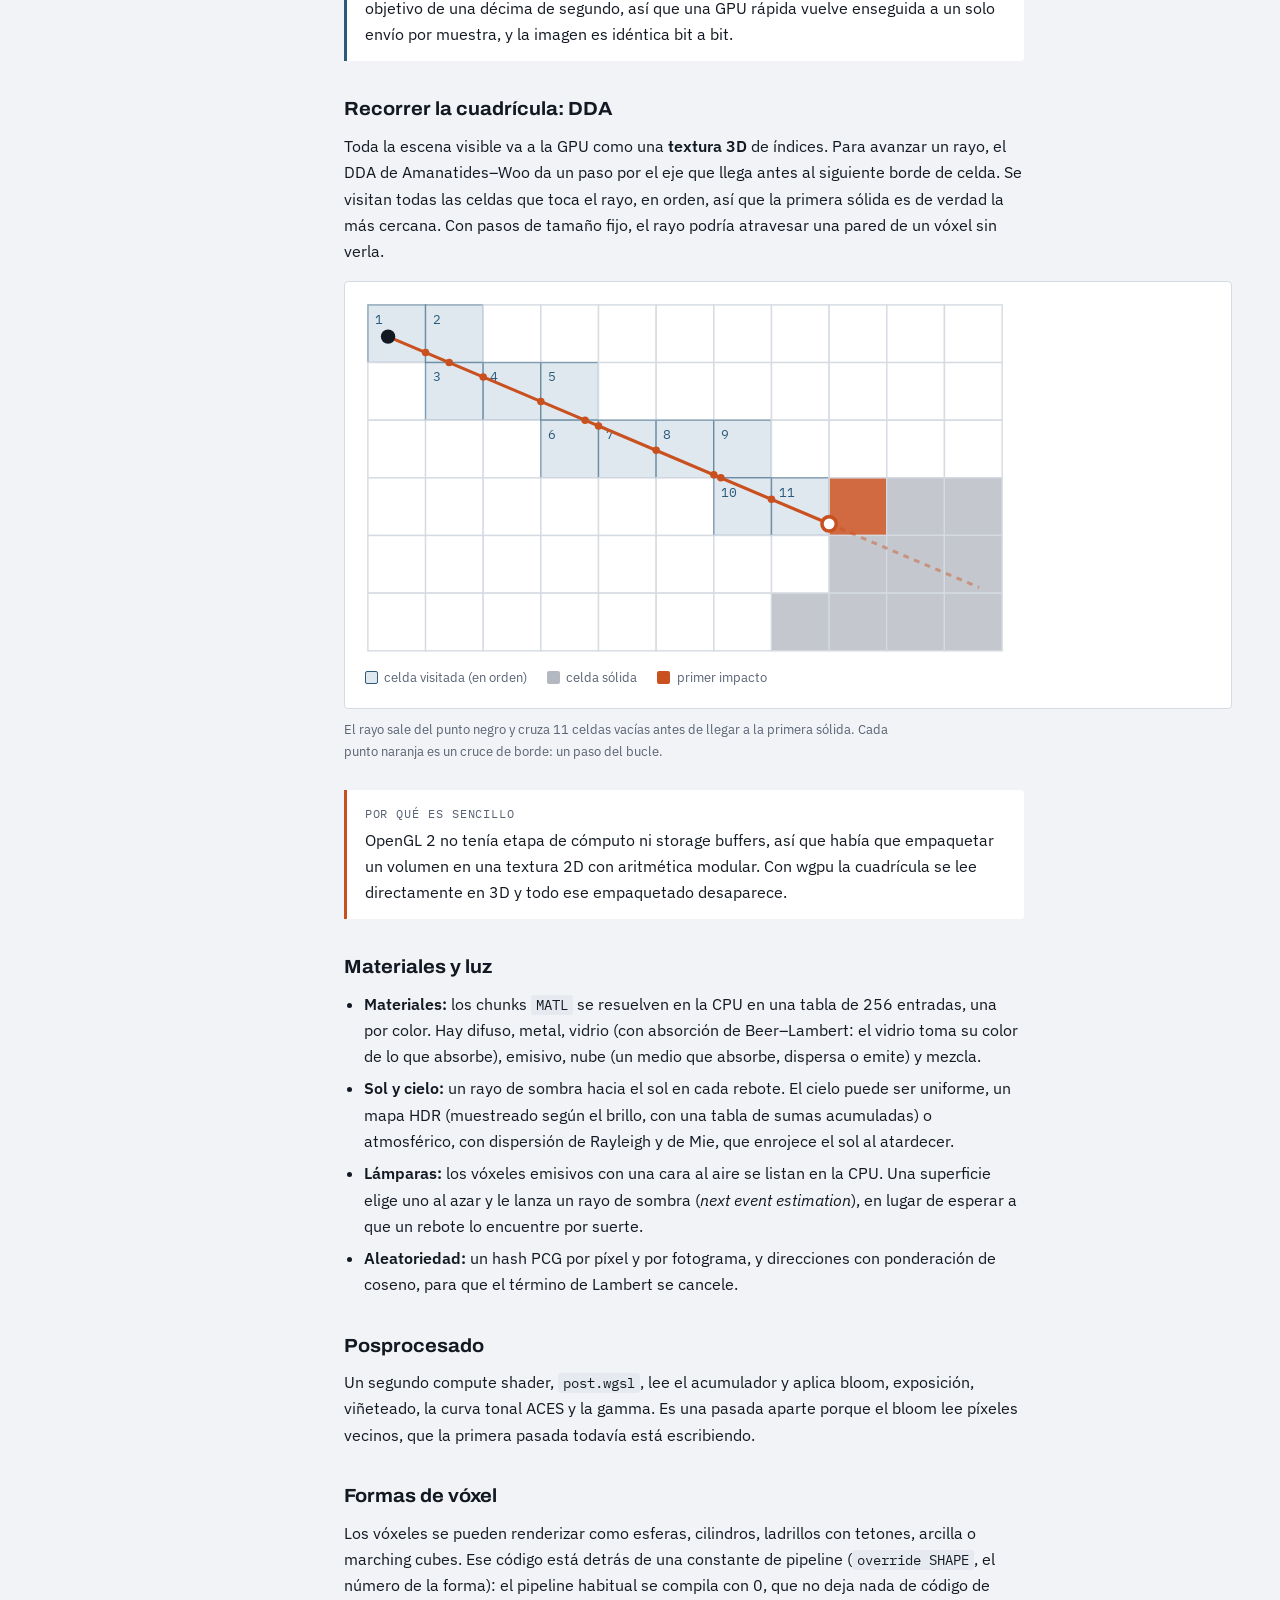
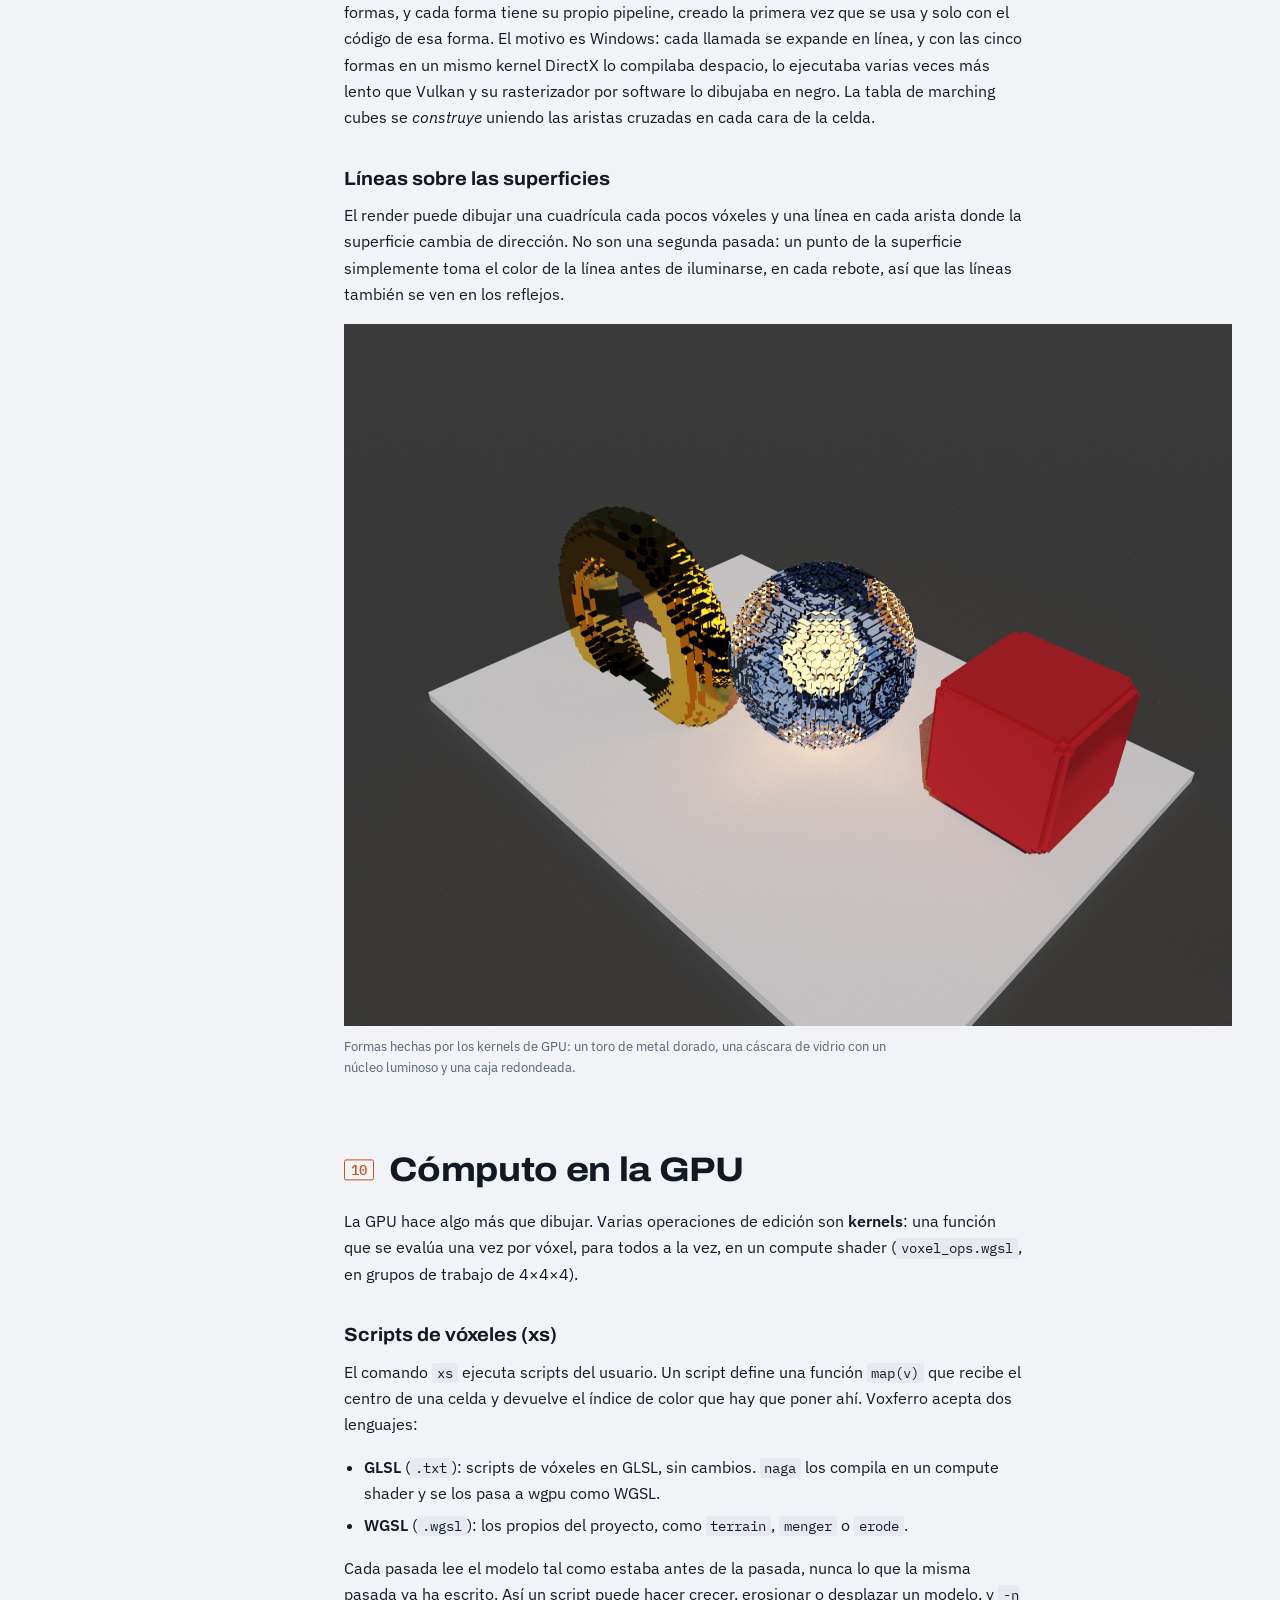
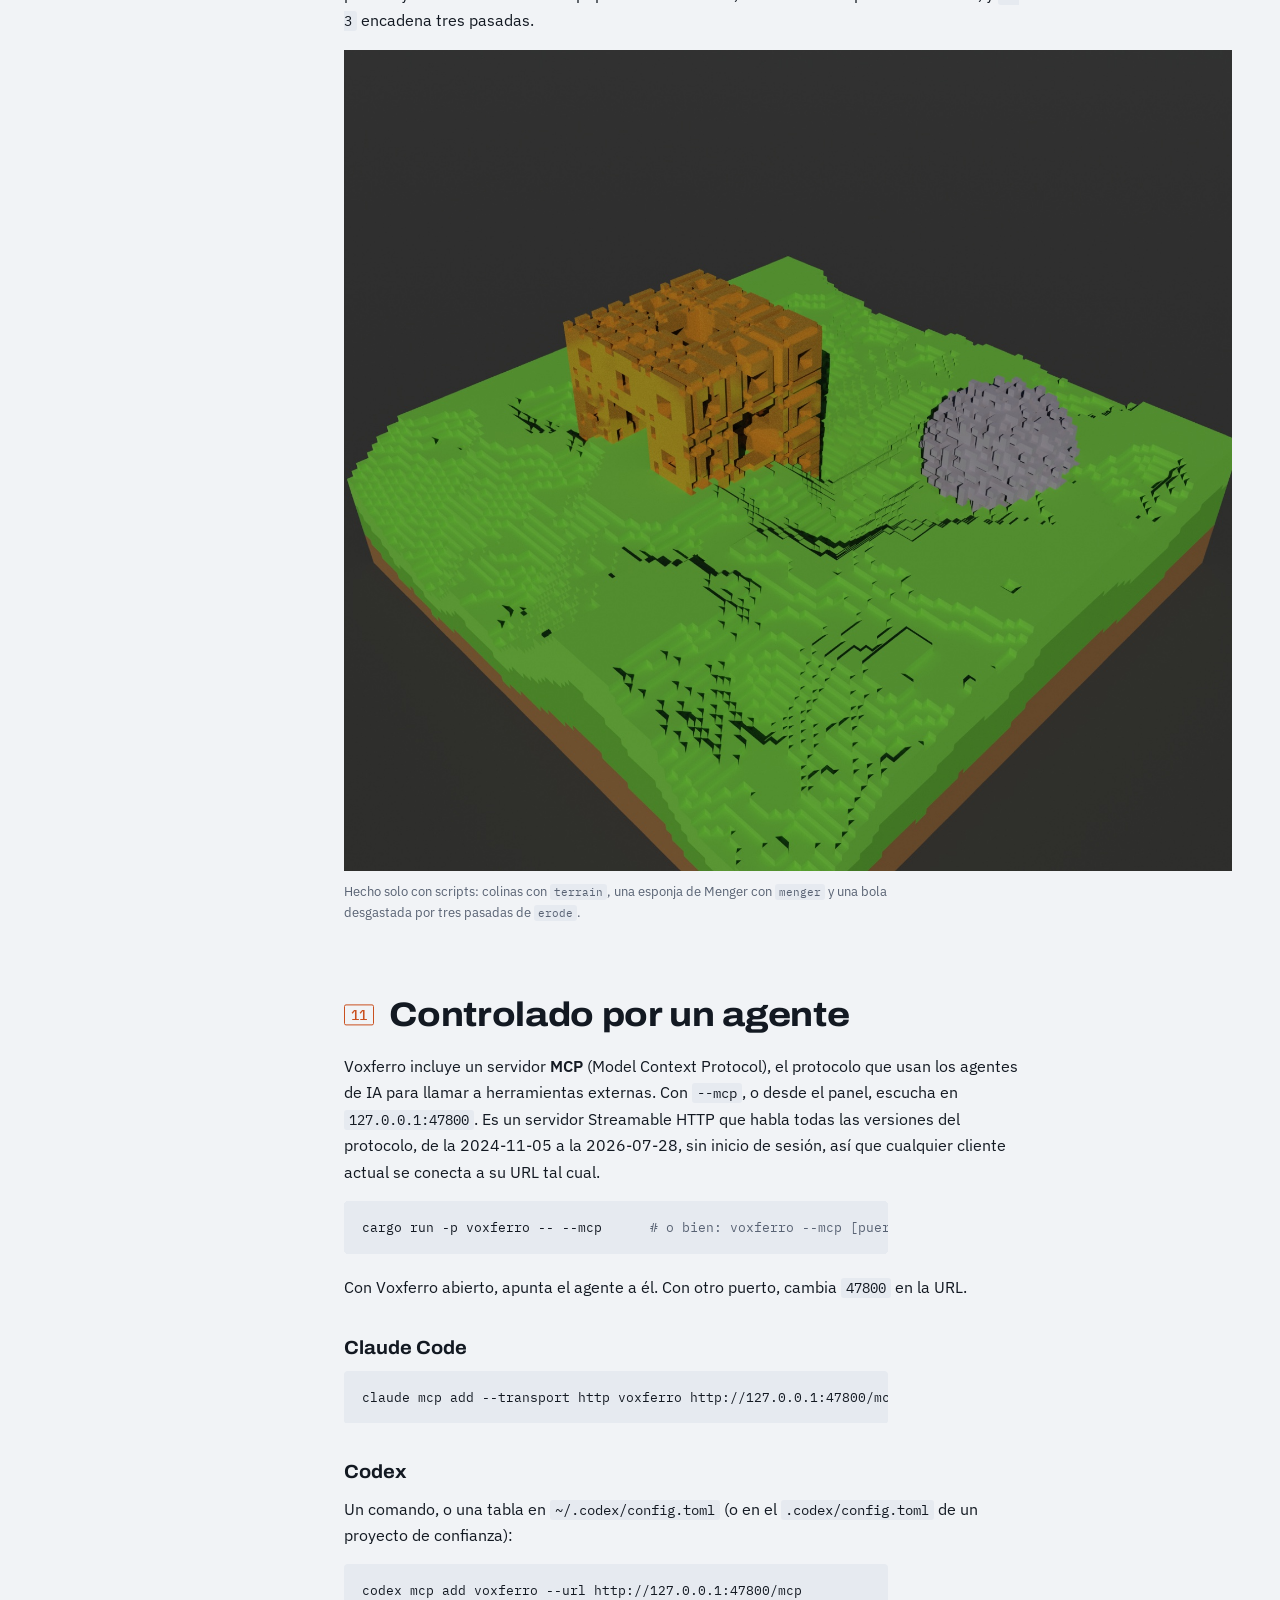
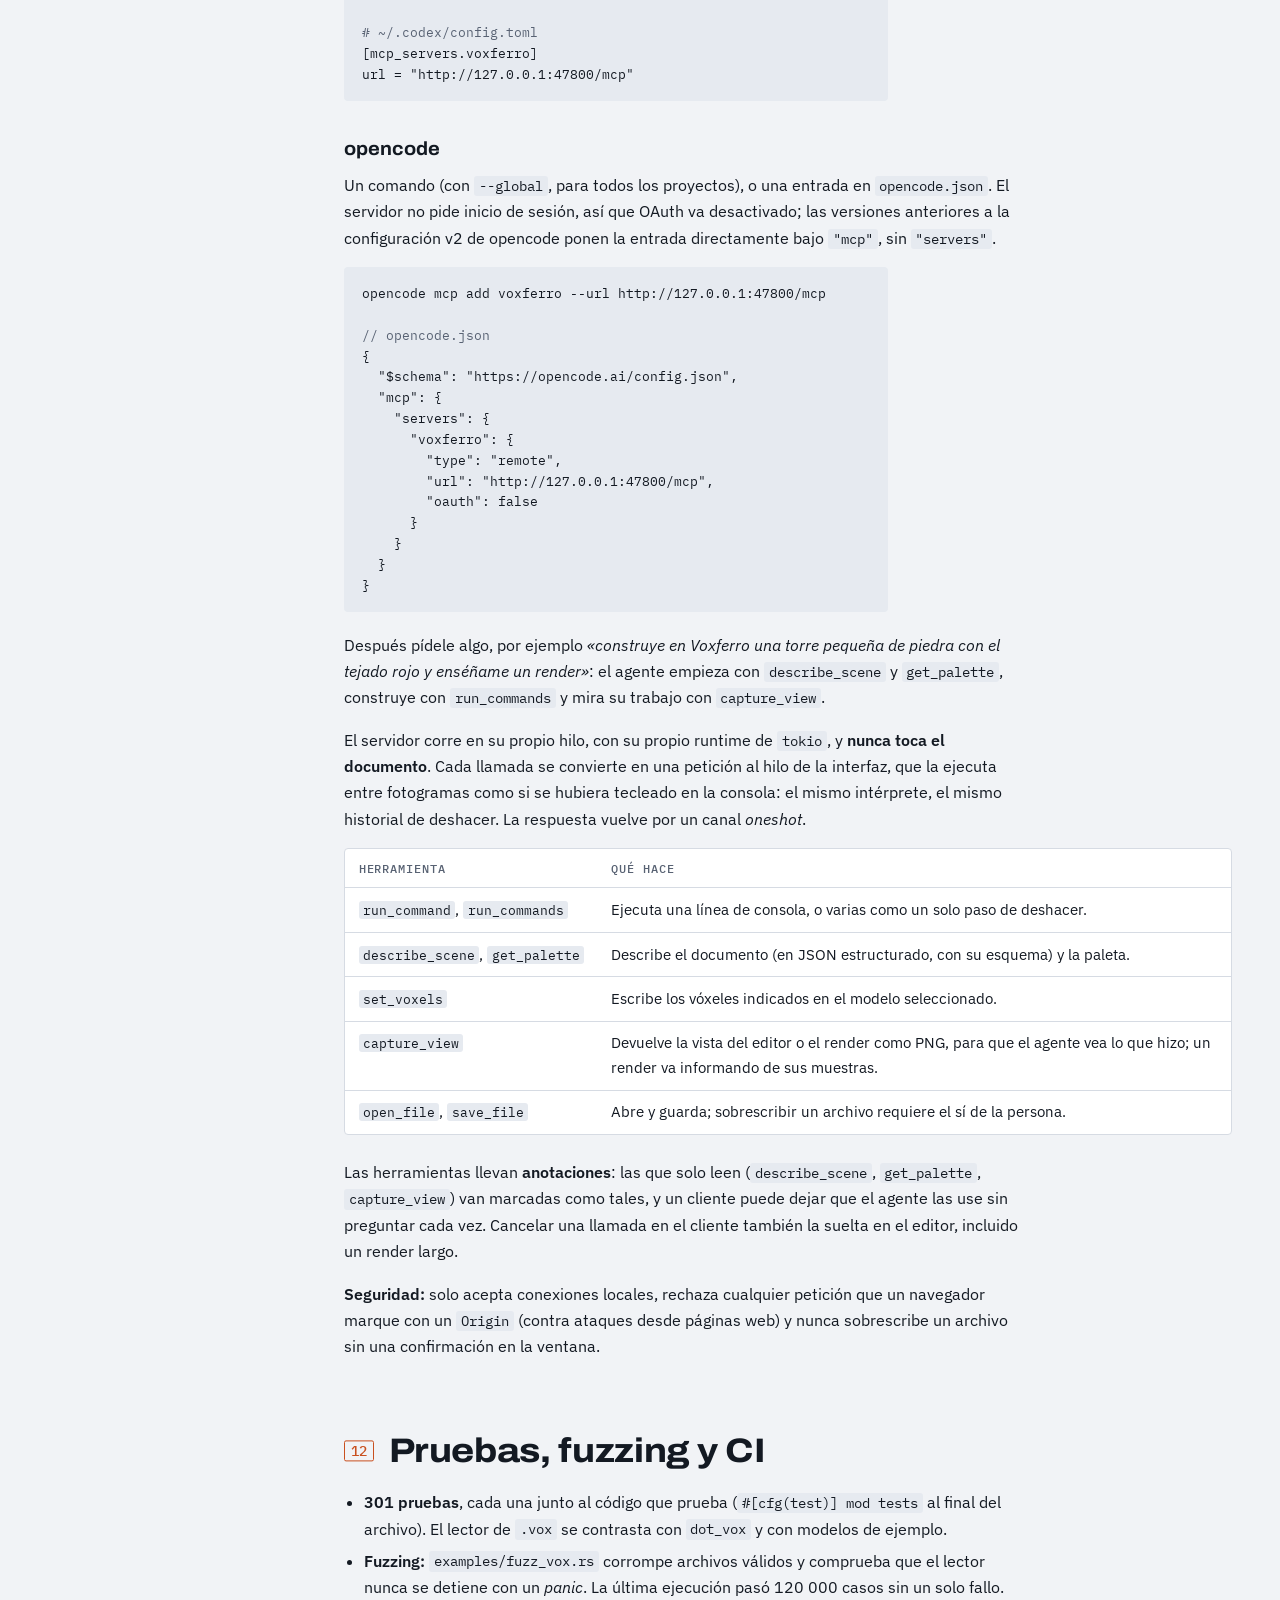
==== commit 3260ef62: "One build of the path tracer per voxel shape The shaped build held all five shapes, chosen at run ti" ====
--- a/docs/es/index.html
+++ b/docs/es/index.html
@@ -272,7 +272,7 @@
       <h3>Posprocesado</h3>
       <p>Un segundo compute shader, <code>post.wgsl</code>, lee el acumulador y aplica bloom, exposición, viñeteado, la curva tonal ACES y la gamma. Es una pasada aparte porque el bloom lee píxeles vecinos, que la primera pasada todavía está escribiendo.</p>
       <h3>Formas de vóxel</h3>
-      <p>Los vóxeles se pueden renderizar como esferas, cilindros, ladrillos con tetones, arcilla o marching cubes. Ese código está detrás de una constante de pipeline (<code>override SHAPES</code>): el pipeline habitual se compila sin él, y un segundo pipeline con formas se crea solo cuando hace falta. El motivo es Windows: con todo expandido en línea, el shader era demasiado grande y el rasterizador por software de DirectX lo dibujaba en negro. La tabla de marching cubes se <em>construye</em> uniendo las aristas cruzadas en cada cara de la celda.</p>
+      <p>Los vóxeles se pueden renderizar como esferas, cilindros, ladrillos con tetones, arcilla o marching cubes. Ese código está detrás de una constante de pipeline (<code>override SHAPE</code>, el número de la forma): el pipeline habitual se compila con 0, que no deja nada de código de formas, y cada forma tiene su propio pipeline, creado la primera vez que se usa y solo con el código de esa forma. El motivo es Windows: cada llamada se expande en línea, y con las cinco formas en un mismo kernel DirectX lo compilaba despacio, lo ejecutaba varias veces más lento que Vulkan y su rasterizador por software lo dibujaba en negro. La tabla de marching cubes se <em>construye</em> uniendo las aristas cruzadas en cada cara de la celda.</p>
       <h3>Líneas sobre las superficies</h3>
       <p>El render puede dibujar una cuadrícula cada pocos vóxeles y una línea en cada arista donde la superficie cambia de dirección. No son una segunda pasada: un punto de la superficie simplemente toma el color de la línea antes de iluminarse, en cada rebote, así que las líneas también se ven en los reflejos.</p>
       <figure class="fig wide">
@@ -356,7 +356,7 @@
       <ul>
         <li>La pila del hilo principal (1 MB) se desbordaba al compilar el shader; <code>build.rs</code> la sube a 16 MB.</li>
         <li>El compilador FXC no puede escribir en un vector a través de un índice variable (<code>v[axis] = …</code>), así que se usan máscaras.</li>
-        <li>Un shader demasiado grande se dibujaba en negro; de ahí el pipeline aparte para las formas.</li>
+        <li>Un shader demasiado grande se dibujaba en negro, sin ningún error; de ahí un pipeline por forma de vóxel, y un path tracer que ilumina cada rebote desde un único bloque de código.</li>
       </ul>
       <p>Subir una etiqueta <code>v*</code> lanza otro workflow que compila las cuatro descargas: macOS universal (<code>.dmg</code> y <code>.zip</code>), Windows y Linux.</p>
     </section>
